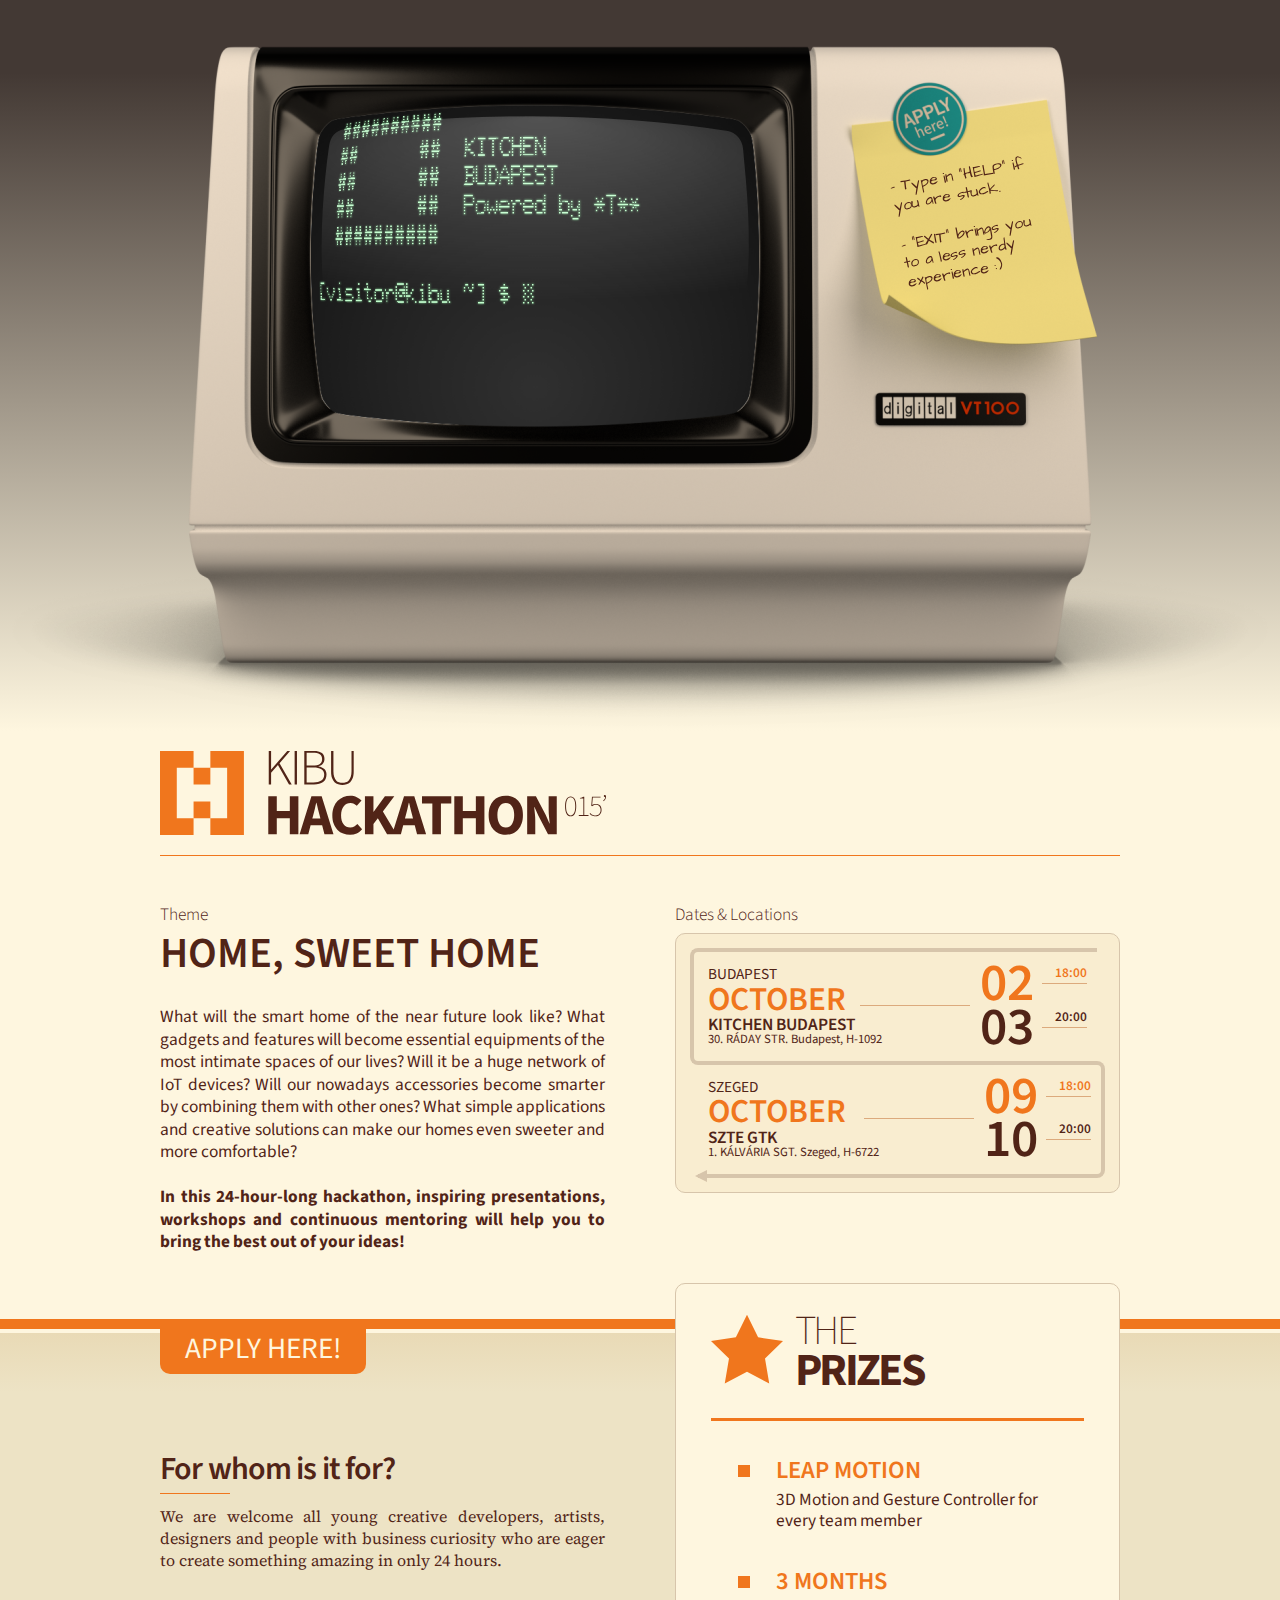
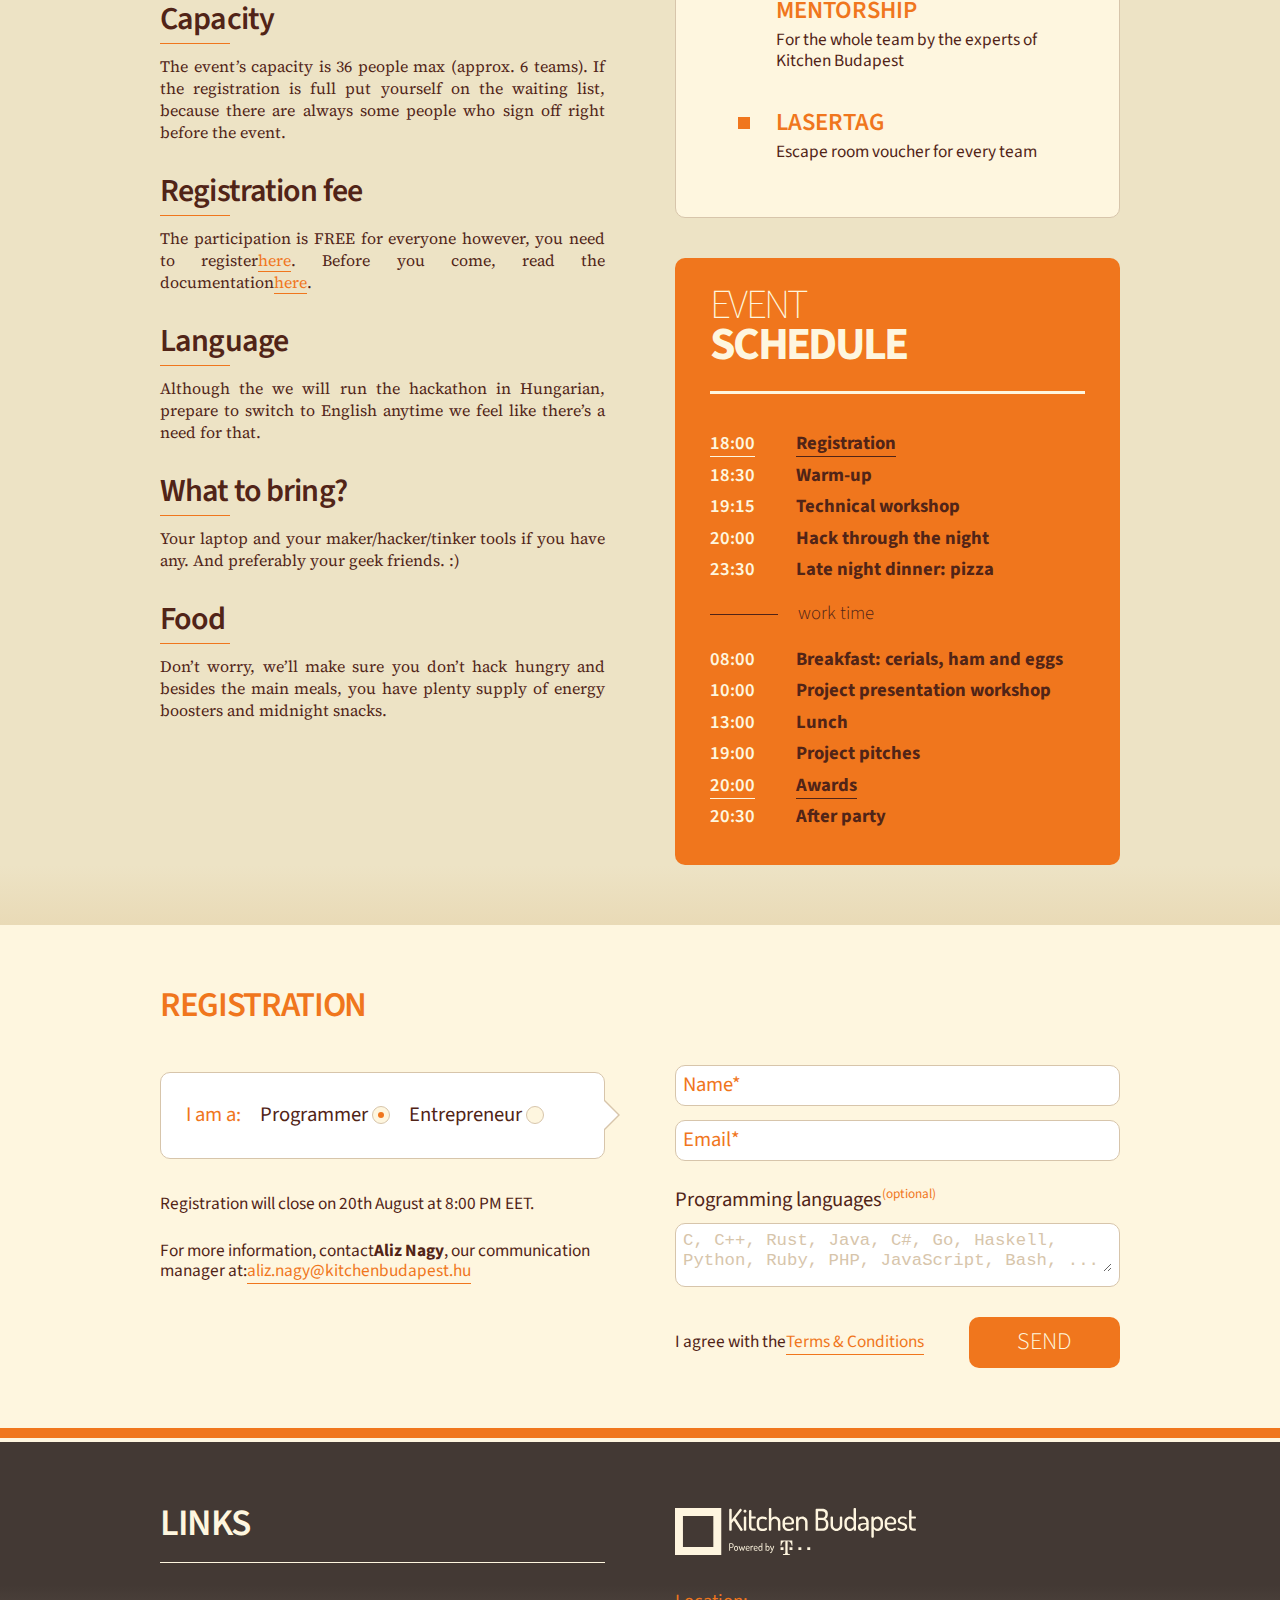
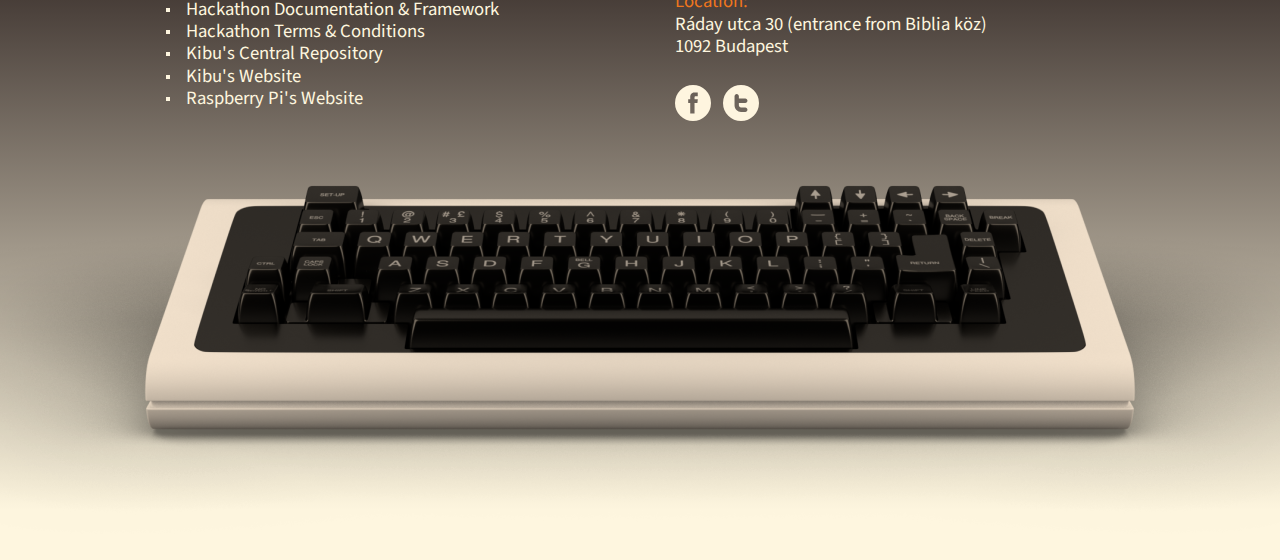
==== index.test.html @ d7c034b1 "new date and location "dual" box added; jade-watcher minor fix and improvement" ====
<!DOCTYPE html>
<html lang="en">
  <head>
    <meta charset="utf-8">
    <meta name="viewport" content="width=device-width, initial-scale=0.5">
    <link rel="shortcut icon" href="http://kitchenbudapest.github.io/openpage/favicon.ico">
    <title>Kibu Hackathon 2015</title>
    <link rel="stylesheet" href="css/main.css">
    <script src="js/bin.js"></script>
    <script src="js/register.js"></script>
    <script src="js/bin/doc.js"></script>
    <script src="js/bin/apply.js"></script>
    <script src="js/bin/addr.js"></script>
    <script src="js/bin/date.js"></script>
    <script src="js/bin/award.js"></script>
    <script src="js/bin/man.js"></script>
    <script src="js/bin/help.js"></script>
    <script src="js/bin/kibu.js"></script>
    <script src="js/bin/fork.js"></script>
    <script src="js/bin/git.js"></script>
    <script src="js/bin/what.js"></script>
    <script src="js/bin/fortytwo.js"></script>
    <script src="js/bin/dw.js"></script>
    <script src="js/bin/js.js"></script>
    <script src="js/bin/su.js"></script>
    <script src="js/postp.js"></script>
    <script src="js/font.js"></script>
    <script src="js/scr.js"></script>
    <script src="js/kb.js"></script>
    <script src="js/sh.js"></script>
    <script src="js/term.js"></script>
    <script src="js/form.js"></script>
    <script src="js/main.js"></script>
  </head>
  <body>
    <div>
      <div id="header">
        <div id="header-terminal"><img id="header-terminal-frame" src="img/vt100_as_frame.002.001.png" alt="  ___________________________   / |   ____________   |       |  |  / [u@h] $      |       ||  | |              | |       ||  | |              | |       ||    ____________/ /  VT100 ||    ______________/         ||_____________________________|  _________________________/  "><a id="header-terminal-logo" href="https://en.wikipedia.org/wiki/VT100" target="_blank"></a><a id="header-terminal-apply" href="#registration"></a>
          <div id="header-terminal-postit">
            <p>- Type in "HELP" if you are stuck.</p><br>
            <p>- "EXIT" brings you to a less nerdy experience :)</p>
          </div>
        </div>
      </div>
      <div id="logo"><a name="logo" class="anchor"></a>
        <div id="logo-frame">
          <div class="paragraph-1"><img id="logo-frame-img" src="img/hackathon_logo.svg" alt="[:] KIBU HACKATHON 015"></div>
        </div>
      </div>
      <div id="info"><a name="info" class="anchor"></a>
        <div id="info-frame">
          <div class="paragraph-1">
            <div id="info-frame-intro">
              <div class="info-intro-subtitle">Theme</div>
              <p id="info-frame-intro-title">Home, Sweet Home</p>
              <p id="info-frame-intro-text">
                What will the smart home of the near future look
                like? What gadgets and features will become
                essential equipments of the most intimate spaces
                of our lives? Will it be a huge network of IoT
                devices? Will our nowadays accessories become
                smarter by combining them with other ones? What
                simple applications and creative solutions can
                make our homes even sweeter and more comfortable?
              </p><br>
              <p id="info-frame-intro-summary">
                In this 24-hour-long hackathon, inspiring
                presentations, workshops and continuous mentoring
                will help you to bring the best out of your ideas!
              </p>
            </div>
          </div>
          <div class="paragraph-2">
            <div id="info-frame-date">
              <div class="info-intro-subtitle">Dates &amp; Locations</div>
              <div id="info-frame-info-box">
                <div id="info-frame-info-box-arrow">
                  <div id="info-frame-info-box-arrow-up">
                    <div>
                      <p>budapest</p>
                      <p>october</p>
                      <p>kitchen budapest</p>
                      <p>30. RÁDAY STR. Budapest, H-1092</p>
                    </div>
                    <div>
                      <p><span>02</span><span>18:00</span></p>
                      <p><span>03</span><span>20:00</span></p>
                    </div>
                  </div>
                  <div id="info-frame-info-box-arrow-down">
                    <div>
                      <p>szeged</p>
                      <p>october</p>
                      <p>SZTE GTK</p>
                      <p>1. KÁLVÁRIA SGT. Szeged, H-6722</p>
                    </div>
                    <div>
                      <p><span>09</span><span>18:00</span></p>
                      <p><span>10</span><span>20:00</span></p>
                    </div>
                  </div>
                </div>
              </div>
            </div>
          </div>
        </div>
      </div>
      <div id="detail"><a name="detail" class="anchor"></a>
        <div id="detail-frame"><a id="detail-frame-apply" href="#registration">apply here!</a>
          <div class="paragraph-1">
            <div class="detail-frame-info">
              <div>For whom is it for?</div>
              <div>
                We are welcome all young creative developers,
                artists, designers and people with business
                curiosity who are eager to create something
                amazing in only 24 hours.
              </div>
            </div>
            <div class="detail-frame-info">
              <div>Capacity</div>
              <div>
                The event’s capacity is 36 people max (approx.
                6 teams). If the registration is full put
                yourself on the waiting list, because there
                are always some people who sign off right
                before the event.
              </div>
            </div>
            <div class="detail-frame-info">
              <div>Registration fee</div>
              <div>
                The participation is FREE for everyone however,
                you need to register<a href="#registration">here</a>. Before you come, read the documentation<a href="https://github.com/kitchenbudapest/hackathon">here</a>.
              </div>
            </div>
            <div class="detail-frame-info">
              <div>Language</div>
              <div>
                Although the we will run the hackathon in
                Hungarian, prepare to switch to English
                anytime we feel like there’s a need for that.
              </div>
            </div>
            <div class="detail-frame-info">
              <div>What to bring?</div>
              <div>
                Your laptop and your maker/hacker/tinker tools
                if you have any. And preferably your geek
                friends. :)
              </div>
            </div>
            <div class="detail-frame-info">
              <div>Food</div>
              <div>
                Don’t worry, we’ll make sure you don’t hack
                hungry and besides the main meals, you have
                plenty supply of energy boosters and midnight
                snacks.
              </div>
            </div>
          </div>
          <div class="paragraph-2 paragraph-2-spec-1">
            <div id="detail-frame-prizes">
              <div id="detail-frame-prizes-head"><img src="img/hackathon_prize_star.svg" alt="*">
                <div id="detail-frame-prizes-head-title"><span>the</span><br><span>prizes</span></div>
              </div>
              <div id="detail-frame-prizes-info">
                <div class="detail-frame-prizes-info-text">
                  <div>leap motion</div>
                  <div>3D Motion and Gesture Controller for every team member</div>
                </div>
                <div class="detail-frame-prizes-info-text">
                  <div>3 months<br>mentorship</div>
                  <div>
                    For the whole team by the experts of
                    Kitchen Budapest
                  </div>
                </div>
                <div class="detail-frame-prizes-info-text">
                  <div>lasertag</div>
                  <div>Escape room voucher for every team</div>
                </div>
              </div>
            </div>
            <div id="detail-frame-schedule">
              <div id="detail-frame-schedule-head"><span>event</span><br><span>schedule</span></div>
              <div class="detail-frame-schedule-timing detail-frame-schedule-timing-spec"><span>18:00</span><span>Registration</span></div>
              <div class="detail-frame-schedule-timing"><span>18:30</span><span>Warm-up</span></div>
              <div class="detail-frame-schedule-timing"><span>19:15</span><span>Technical workshop</span></div>
              <div class="detail-frame-schedule-timing"><span>20:00</span><span>Hack through the night</span></div>
              <div class="detail-frame-schedule-timing"><span>23:30</span><span>Late night dinner: pizza</span></div>
              <div id="detail-frame-schedule-spec">work time</div>
              <div class="detail-frame-schedule-timing"><span>08:00</span><span>Breakfast: cerials, ham and eggs</span></div>
              <div class="detail-frame-schedule-timing"><span>10:00</span><span>Project presentation workshop</span></div>
              <div class="detail-frame-schedule-timing"><span>13:00</span><span>Lunch</span></div>
              <div class="detail-frame-schedule-timing"><span>19:00</span><span>Project pitches</span></div>
              <div class="detail-frame-schedule-timing detail-frame-schedule-timing-spec"><span>20:00</span><span>Awards</span></div>
              <div class="detail-frame-schedule-timing"><span>20:30</span><span>After party</span></div>
            </div>
          </div>
        </div>
      </div>
      <div id="registration"><a name="registration" class="anchor"></a>
        <div id="registration-frame">
          <div class="paragraph-1">
            <div id="registration-frame-title">registration</div>
            <div id="registration-frame-role">
              <div id="registration-frame-role-frame"><span>I am a:</span>
                <input id="registration-frame-role-radio-1" type="radio" name="registration-frame-role-radio" value="programmer" checked>
                <label for="registration-frame-role-radio-1">Programmer<span></span></label>
                <input id="registration-frame-role-radio-2" type="radio" name="registration-frame-role-radio" value="entrepreneur">
                <label for="registration-frame-role-radio-2">Entrepreneur<span></span></label>
              </div>
            </div>
            <div id="registration-frame-info">
              <p>Registration will close on 20th August at 8:00 PM EET.</p>
              <p>For more information, contact<span>Aliz Nagy</span>, our communication manager at:<a href="mailto:aliz.nagy@kitchenbudapest.hu?subject=Kibu+Hackathon+2015" target="_blank">aliz.nagy@kitchenbudapest.hu</a></p>
            </div>
          </div>
          <div class="paragraph-2 paragraph-2-spec-2">
            <div id="registration-frame-data">
              <div id="registration-frame-data-name" class="registration-basic">
                <div>Name*</div><span>
                  <input id="registration-frame-data-name-input" type="text" name="name" class="registration-basic"></span>
              </div>
              <div id="registration-frame-data-mail" class="registration-basic">
                <div>Email*</div><span>
                  <input id="registration-frame-data-mail-input" type="email" name="email" class="registration-basic"></span>
              </div>
              <div id="registration-frame-data-lang">
                <div>Programming languages<span>(optional)</span></div>
                <div id="registration-frame-data-lang-frame" class="registration-basic">
                  <textarea id="registration-frame-data-lang-frame-input" placeholder="C, C++, Rust, Java, C#, Go, Haskell, Python, Ruby, PHP, JavaScript, Bash, ..." class="registration-basic"></textarea>
                </div>
              </div>
              <div id="registration-frame-data-send">
                <div>I agree with the<a href="https://github.com/kitchenbudapest/openpage/blob/gh-pages/etc/terms_and_conditions.md" target="_blank">Terms &amp; Conditions</a></div>
                <div id="registration-frame-data-send-button">send</div>
              </div>
            </div>
          </div>
          <div id="registration-frame-error"></div>
        </div>
      </div>
      <div id="footer"><a name="links" class="anchor"></a>
        <div id="footer-frame">
          <div class="paragraph-1">
            <div id="footer-frame-title">links</div>
            <div id="footer-frame-links"><a href="https://github.com/kitchenbudapest/hackathon" target="_blank">Hackathon Documentation &amp; Framework</a><a href="https://github.com/kitchenbudapest/openpage/blob/gh-pages/etc/terms_and_conditions.md" target="_blank">Hackathon Terms &amp; Conditions</a><a href="https://github.com/kitchenbudapest" target="_blank">Kibu's Central Repository</a><a href="http://kibu.hu" target="_blank">Kibu's Website</a><a href="https://www.raspberrypi.org/" target="_blank">Raspberry Pi's Website</a></div>
          </div>
          <div class="paragraph-2">
            <div id="footer-frame-info"><a href="http://kibu.hu" target="_blank"><img src="img/hackathon_kibu_logo.svg" alt="##########                  ##      ##  KITCHEN         ##      ##  BUDAPEST        ##      ##  Powered by *T** ##########                  "></a>
              <p>Location:</p>
              <p>Ráday utca 30 (entrance from Biblia köz)</p>
              <p>1092 Budapest</p>
              <div><a href="https://www.facebook.com/kitchenbudapest" target="_blank"><img src="img/hackathon_social_facebook.svg" alt="(f)"></a><a href="https://twitter.com/kibu" target="_blank"><img src="img/hackathon_social_twitter.svg" alt="(t)"></a></div>
            </div>
          </div>
          <div><img src="img/vt100_keyboard.001.001.png" alt="QWERTY"></div>
        </div>
      </div>
    </div>
    <script type="text/javascript">main();</script>
  </body>
</html>
---- css/main.css ----
@import url(http://fonts.googleapis.com/css?family=Architects+Daughter);@import url(http://fonts.googleapis.com/css?family=Source+Serif+Pro:400,600,700);@import url(http://fonts.googleapis.com/css?family=Source+Sans+Pro:200,300,400,600,700);html,body,div,span,applet,object,iframe,h1,h2,h3,h4,h5,h6,p,blockquote,pre,a,abbr,acronym,address,big,cite,code,del,dfn,em,img,ins,kbd,q,s,samp,small,strike,strong,sub,sup,tt,var,b,u,i,center,dl,dt,dd,ol,ul,li,fieldset,form,label,legend,table,caption,tbody,tfoot,thead,tr,th,td,article,aside,canvas,details,embed,figure,figcaption,footer,header,hgroup,menu,nav,output,ruby,section,summary,time,mark,audio,video{margin:0;padding:0;border:0;font:inherit;font-size:100%;vertical-align:baseline}html{line-height:1}ol,ul{list-style:none}table{border-collapse:collapse;border-spacing:0}caption,th,td{text-align:left;font-weight:normal;vertical-align:middle}q,blockquote{quotes:none}q:before,q:after,blockquote:before,blockquote:after{content:"";content:none}a img{border:none}article,aside,details,figcaption,figure,footer,header,hgroup,main,menu,nav,section,summary{display:block}body{width:100%;height:100%;min-width:465px;color:#512417;font-size:13pt;font-weight:400;font-family:"Source Sans Pro",sans-serif;line-height:1.2}@media all and (min-width: 465px) and (max-width: 1500px){body{overflow-x:hidden}}body a,body a:hover,body a:visited{color:#F0761D;border-bottom:1px solid #F0761D;text-decoration:none}body>div:first-of-type{display:block;position:relative;width:100%}.anchor a,.anchor a:hover,.anchor a:visited{margin:none;padding:none;border:none;width:0;height:0}.paragraph-1,.paragraph-2{display:table;width:445px;margin:0;-moz-box-sizing:border-box;-webkit-box-sizing:border-box;box-sizing:border-box}@media all and (max-width: 960px){.paragraph-1,.paragraph-2{margin:0 10px}}.paragraph-1{float:left}@media all and (max-width: 960px){.paragraph-1{float:none}}.paragraph-2{float:right}@media all and (max-width: 960px){.paragraph-2{float:none}}.paragraph-2-spec-1{position:relative;top:-170px;margin-bottom:-170px}@media all and (max-width: 960px){.paragraph-2-spec-1{top:0;margin-top:0;margin-bottom:0}}.paragraph-2-spec-2{position:relative;top:80px;margin-bottom:80px}@media all and (max-width: 960px){.paragraph-2-spec-2{top:0;margin-top:15px;margin-bottom:0}}#header{display:table;width:100%;background-image:url('[data-uri]');background-size:100%;background-image:-webkit-gradient(linear, 50% 0%, 50% 100%, color-stop(10%, #433934),color-stop(100%, #fef6df));background-image:-moz-linear-gradient(top, #433934 10%,#fef6df 100%);background-image:-webkit-linear-gradient(top, #433934 10%,#fef6df 100%);background-image:linear-gradient(to bottom, #433934 10%,#fef6df 100%)}@media all and (max-width: 960px){#header{display:none}}#header-terminal{display:block;position:relative;top:0;left:0;width:960px;height:731px;margin:0 auto}#header-terminal a,#header-terminal a:hover,#header-terminal a:visited{border:none}#header-terminal-display,#header-terminal-frame,#header-terminal-apply,#header-terminal-logo,#header-terminal-clicker,#header-terminal-postit{position:absolute}#header-terminal-display{z-index:100;top:89px;left:117px;-moz-transform-origin:0 0;-ms-transform-origin:0 0;-webkit-transform-origin:0 0;transform-origin:0 0;-moz-transform:scale(0.75, 0.75);-ms-transform:scale(0.75, 0.75);-webkit-transform:scale(0.75, 0.75);transform:scale(0.75, 0.75)}#header-terminal-frame{z-index:200;top:0;left:-170px}#header-terminal-apply{z-index:300;top:83px;left:733px;width:74px;height:73px;border-radius:50%}#header-terminal-logo{z-index:400;top:393px;left:715px;width:151px;height:33px;cursor:pointer}#header-terminal-clicker{z-index:500;top:85px;left:110px;width:525px;height:360px}#header-terminal-postit{z-index:600;width:140px;top:165px;left:738px;font-size:12pt;font-family:"Architects Daughter",cursive;-moz-transform:rotate(-10.5deg);-ms-transform:rotate(-10.5deg);-webkit-transform:rotate(-10.5deg);transform:rotate(-10.5deg)}#logo{display:table;width:100%;background:#FEF6DF}#logo-frame{display:table;width:960px;margin:0 auto;border-bottom:1px solid #F0761D}@media all and (max-width: 960px){#logo-frame{width:465px}}#logo-frame-img{display:block;margin:20px 0}#info{display:table;width:100%;background:#FEF6DF;border-bottom:10px solid #F0761D}#info-frame{display:table;width:960px;margin:0 auto;padding:50px 0 65px}@media all and (max-width: 960px){#info-frame{width:465px;padding-bottom:50px}}#info-frame-intro{text-align:justify;line-height:1.3}#info-frame-intro-title{text-transform:uppercase;line-height:1;font-size:32pt;font-weight:600;padding-bottom:30px}#info-frame-intro-summary{font-weight:700}#info-frame-info{display:table;margin:77px 0 40px}@media all and (max-width: 960px){#info-frame-info{margin:40px 0}}#info-frame-info-box{display:table;position:relative;width:445px;background:#F9EDD0;border-radius:10px;border:1px solid #D7C5AB;text-transform:uppercase;font-weight:600;-moz-box-sizing:border-box;-webkit-box-sizing:border-box;box-sizing:border-box}#info-frame-info-box-arrow{margin:14px;-moz-box-sizing:border-box;-webkit-box-sizing:border-box;box-sizing:border-box}#info-frame-info-box-arrow-up,#info-frame-info-box-arrow-down{position:relative;padding-top:15px;padding-bottom:15px;border:4px solid #D7C5AB;-moz-box-sizing:border-box;-webkit-box-sizing:border-box;box-sizing:border-box}#info-frame-info-box-arrow-up>div:first-of-type,#info-frame-info-box-arrow-down>div:first-of-type{display:table;line-height:1}#info-frame-info-box-arrow-up>div:first-of-type>p:nth-child(1),#info-frame-info-box-arrow-down>div:first-of-type>p:nth-child(1){text-transform:uppercase;font-size:11.5pt;font-weight:400}#info-frame-info-box-arrow-up>div:first-of-type>p:nth-child(2),#info-frame-info-box-arrow-down>div:first-of-type>p:nth-child(2){color:#F0761D;font-size:25pt}#info-frame-info-box-arrow-up>div:first-of-type>p:nth-child(3),#info-frame-info-box-arrow-down>div:first-of-type>p:nth-child(3){text-transform:uppercase;font-size:700;font-weight:11pt}#info-frame-info-box-arrow-up>div:first-of-type>p:nth-child(4),#info-frame-info-box-arrow-down>div:first-of-type>p:nth-child(4){text-transform:none;font-size:9.5pt;font-weight:400}#info-frame-info-box-arrow-up>div:last-of-type,#info-frame-info-box-arrow-down>div:last-of-type{position:absolute;top:5px;right:0;padding-right:10px}#info-frame-info-box-arrow-up>div:last-of-type>p>span:first-of-type,#info-frame-info-box-arrow-down>div:last-of-type>p>span:first-of-type{font-size:40pt;line-height:1}#info-frame-info-box-arrow-up>div:last-of-type>p>span:last-of-type,#info-frame-info-box-arrow-down>div:last-of-type>p>span:last-of-type{vertical-align:top;display:inline-block;width:45px;font-size:10pt;border-bottom:1px solid #DCAA7D;text-align:right;padding:8px 0 2px;margin-left:8px}#info-frame-info-box-arrow-up>div:last-of-type::before,#info-frame-info-box-arrow-down>div:last-of-type::before{content:'';position:absolute;top:45%;left:-120px;width:110px;border-top:1px solid #DCAA7D}#info-frame-info-box-arrow-up>div:last-of-type>p:first-of-type,#info-frame-info-box-arrow-down>div:last-of-type>p:first-of-type{color:#F0761D}#info-frame-info-box-arrow-up>div:last-of-type>p:last-of-type,#info-frame-info-box-arrow-down>div:last-of-type>p:last-of-type{position:relative;top:-10px}#info-frame-info-box-arrow-up{padding-left:14px;margin-right:8px;border-radius:8px 0 0 8px;border-right:none}#info-frame-info-box-arrow-down{padding-left:10px;top:-4px;margin-left:8px;margin-bottom:-4px;border-radius:0 8px 8px 0;border-left:none}#info-frame-info-box-arrow-down::before{position:absolute;bottom:-8px;left:-3px;width:0;height:0;content:'';border-top:6px solid transparent;border-bottom:6px solid transparent;border-right:12px solid #D7C5AB}.info-intro-subtitle{line-height:1;font-weight:300;margin-bottom:10px}#detail{display:table;width:100%;border-top:4px solid #FEF6DF;-moz-box-sizing:border-box;-webkit-box-sizing:border-box;box-sizing:border-box;background-image:url('[data-uri]');background-size:100%;background-image:-webkit-gradient(linear, 50% 0%, 50% 100%, color-stop(0%, #e9dab6),color-stop(5%, #ede3c5),color-stop(95%, #ede3c5),color-stop(100%, #e9dab6));background-image:-moz-linear-gradient(top, #e9dab6 0%,#ede3c5 5%,#ede3c5 95%,#e9dab6 100%);background-image:-webkit-linear-gradient(top, #e9dab6 0%,#ede3c5 5%,#ede3c5 95%,#e9dab6 100%);background-image:linear-gradient(to bottom, #e9dab6 0%,#ede3c5 5%,#ede3c5 95%,#e9dab6 100%)}#detail-frame{display:table;width:960px;margin:0 auto;-moz-box-sizing:border-box;-webkit-box-sizing:border-box;box-sizing:border-box}@media all and (max-width: 960px){#detail-frame{width:465px}}#detail-frame-apply{display:table;position:relative;top:-4px;margin-bottom:75px;padding:6px 25px 10px;background:#F0761D;color:#FEF6DF;line-height:1;font-size:22pt;text-align:center;text-transform:uppercase;border:none;border-radius:0 0 10px 10px}@media all and (max-width: 960px){#detail-frame-apply{margin-left:10px;margin-bottom:35px}}#detail-frame-prizes{position:relative;display:table;width:100%;padding:29px 35px;background:#FEF6DF;border:1px solid #D7C5AB;border-radius:10px;-moz-box-sizing:border-box;-webkit-box-sizing:border-box;box-sizing:border-box}#detail-frame-prizes-head{display:table;width:100%;padding-bottom:26px;margin-bottom:24px;border-bottom:3px solid #F0761D}#detail-frame-prizes-head-title{display:inline-block;line-height:0.9;letter-spacing:-2pt;margin-left:12px;text-transform:uppercase}#detail-frame-prizes-head-title>span:first-of-type{font-size:31pt;font-weight:200}#detail-frame-prizes-head-title>span:last-of-type{font-size:34.5pt;font-weight:700}#detail-frame-prizes-info{width:100%;padding-left:65px;padding-right:25px;-moz-box-sizing:border-box;-webkit-box-sizing:border-box;box-sizing:border-box}#detail-frame-schedule{display:table;position:relative;width:100%;margin:40px 0 60px;padding:29px 35px;background:#F0761D;border-radius:10px;-moz-box-sizing:border-box;-webkit-box-sizing:border-box;box-sizing:border-box}#detail-frame-schedule-head{width:100%;color:#FEF6DF;text-transform:uppercase;line-height:0.9;letter-spacing:-2pt;border-bottom:3px solid #FEF6DF;padding-bottom:26px;margin-bottom:38px;-moz-box-sizing:border-box;-webkit-box-sizing:border-box;box-sizing:border-box}#detail-frame-schedule-head>span:first-of-type{font-size:31pt;font-weight:200}#detail-frame-schedule-head>span:last-of-type{font-size:34.5pt;font-weight:700}#detail-frame-schedule-spec{padding:12px 0 24px;font-size:14pt;font-weight:300}#detail-frame-schedule-spec::before{display:inline-block;position:relative;width:68px;content:'';vertical-align:middle;margin-right:20px;border-bottom:1px solid #512417}.detail-frame-info{margin-bottom:32px;text-align:justify;font-family:"Source Serif Pro",serif;line-height:1.375;font-size:12pt}.detail-frame-info>div:first-child{margin-bottom:19px;font-family:"Source Sans Pro",sans-serif;font-size:24pt;font-weight:600;text-align:left;line-height:1;letter-spacing:-0.65pt}.detail-frame-info>div:first-child::after{display:block;position:relative;left:0;bottom:-8px;width:70px;content:'';border-top:1px solid #F0761D}.detail-frame-prizes-info-text{padding-bottom:25px}.detail-frame-prizes-info-text>div:first-child{padding-bottom:5px;color:#F0761D;font-size:18.5pt;font-weight:600;line-height:1.15;text-transform:uppercase}.detail-frame-prizes-info-text>div:first-child::before{position:relative;display:block;top:20px;left:-38px;width:12px;height:12px;content:'';background:#F0761D}.detail-frame-schedule-timing{margin-bottom:9px;font-size:14pt;font-weight:700}.detail-frame-schedule-timing>span:first-child{margin-right:41px;font-weight:600;color:#FEF6DF}.detail-frame-schedule-timing-spec>span:first-child{border-bottom:1px solid #FEF6DF}.detail-frame-schedule-timing-spec>span:last-child{border-bottom:1px solid #512417}#registration{display:table;position:relative;width:100%;background:#FEF6DF;border-bottom:10px solid #F0761D}#registration-frame{display:table;position:relative;width:960px;margin:0 auto;padding:60px 0}@media all and (max-width: 960px){#registration-frame{width:465px}}#registration-frame-title{padding-bottom:45px;color:#F0761D;text-transform:uppercase;font-weight:600;font-size:26pt;letter-spacing:-1pt}#registration-frame-error{display:table;clear:both;width:100%;-moz-box-sizing:border-box;-webkit-box-sizing:border-box;box-sizing:border-box}@media all and (max-width: 960px){#registration-frame-error{width:445px;margin-left:10px}}#registration-frame-error-frame{width:100%;margin-top:30px;padding:20px;background:#FADBB7;border-radius:10px;-moz-box-sizing:border-box;-webkit-box-sizing:border-box;box-sizing:border-box}#registration-frame-error-frame>p:first-of-type{margin-bottom:10px;color:#F0761D;text-transform:uppercase;font-size:20pt;font-weight:600}#registration-frame-error-frame>div{margin-bottom:5px}#registration-frame-error-frame>div>p:first-of-type{display:inline-block;width:70px;clear:both;font-weight:700;color:#DCAA7D}#registration-frame-error-frame>div>p:last-of-type{display:inline-block;clear:both}#registration-frame-role{margin-bottom:35px;background:#fff;border-radius:10px;border:1px solid #D7C5AB;font-size:15.5pt;-moz-box-sizing:border-box;-webkit-box-sizing:border-box;box-sizing:border-box}#registration-frame-role-frame{position:relative;top:0;left:0;width:100%;height:100%;padding:30px 25px;-moz-box-sizing:border-box;-webkit-box-sizing:border-box;box-sizing:border-box}#registration-frame-role-frame>span{color:#F0761D}#registration-frame-role-frame::before,#registration-frame-role-frame::after{position:absolute;content:'';width:0;height:0;left:100%;top:50%;border:solid transparent}@media all and (max-width: 960px){#registration-frame-role-frame::before,#registration-frame-role-frame::after{display:none}}#registration-frame-role-frame::before{border-left-color:#D7C5AB;border-width:16px;margin-top:-16px}#registration-frame-role-frame::after{border-left-color:#fff;margin-left:-1px;border-width:15px;margin-top:-15px}#registration-frame-role-frame>input[type='radio']{display:none}#registration-frame-role-frame>input[type='radio']+label{margin-left:15px}#registration-frame-role-frame>input[type='radio']+label>span{display:inline-block;width:16px;height:16px;margin-left:4px;margin-bottom:-3px;cursor:pointer;border-radius:50%;background:#FEF6DF;border:1px solid #D7C5AB}#registration-frame-role-frame>input[type='radio']:checked+label>span::after{display:block;position:relative;top:5px;left:5px;width:6px;height:6px;content:'';border-radius:50%;background:#F0761D}#registration-frame-info>p{margin-bottom:26px}#registration-frame-info>p>span{font-weight:700}#registration-frame-data{font-size:15.5pt}#registration-frame-data-name{margin-bottom:14px}#registration-frame-data-mail{margin-bottom:25px}#registration-frame-data-name>div,#registration-frame-data-name>span,#registration-frame-data-mail>div,#registration-frame-data-mail>span{display:block}#registration-frame-data-name>div,#registration-frame-data-mail>div{float:left;color:#F0761D}#registration-frame-data-name>span,#registration-frame-data-mail>span{padding-left:5px;overflow:hidden}#registration-frame-data-name,#registration-frame-data-mail,#registration-frame-data-lang-frame{width:100%;border-radius:10px;padding:7px;overflow:hidden;-moz-box-sizing:border-box;-webkit-box-sizing:border-box;box-sizing:border-box}#registration-frame-data-name *,#registration-frame-data-name *:focus,#registration-frame-data-mail *,#registration-frame-data-mail *:focus,#registration-frame-data-lang-frame *,#registration-frame-data-lang-frame *:focus{outline:none;border:none;-moz-box-shadow:none;-webkit-box-shadow:none;box-shadow:none}#registration-frame-data-name-input,#registration-frame-data-mail-input,#registration-frame-data-lang-frame-input{width:100%;padding:0;border:none;font-weight:200;font-size:13pt;line-height:1.2}#registration-frame-data-name-input::-webkit-input-placeholder,#registration-frame-data-mail-input::-webkit-input-placeholder,#registration-frame-data-lang-frame-input::-webkit-input-placeholder{color:#D7C5AB}#registration-frame-data-name-input:-moz-placeholder,#registration-frame-data-mail-input:-moz-placeholder,#registration-frame-data-lang-frame-input:-moz-placeholder{color:#D7C5AB}#registration-frame-data-name-input::-moz-placeholder,#registration-frame-data-mail-input::-moz-placeholder,#registration-frame-data-lang-frame-input::-moz-placeholder{color:#D7C5AB}#registration-frame-data-name-input:-ms-input-placeholder,#registration-frame-data-mail-input:-ms-input-placeholder,#registration-frame-data-lang-frame-input:-ms-input-placeholder{color:#D7C5AB}#registration-frame-data-lang{margin-bottom:30px}#registration-frame-data-lang>div:first-child{margin-bottom:10px}#registration-frame-data-lang>div:first-child>span:first-child{color:#F0761D;font-size:10pt;vertical-align:super}#registration-frame-data-lang-frame-input{max-width:100%;min-width:100%;min-height:35px;resize:vertical;overflow:hidden;outline:none;word-wrap:break-word;-moz-box-sizing:border-box;-webkit-box-sizing:border-box;box-sizing:border-box}#registration-frame-data-send{display:table;position:relative;width:100%;cursor:pointer}#registration-frame-data-send div:first-child{float:left;position:absolute;top:30%;font-size:13pt}#registration-frame-data-send-button{float:right;background:#F0761D;padding:11px 48px;border-radius:10px;text-transform:uppercase;color:#FEF6DF;font-size:18pt;font-weight:300}.registration-basic{background:#fff;border:#D7C5AB solid 1px}.registration-error{background:#FADBB7;border:#F0761D solid 1px}#footer{display:table;position:relative;width:100%;border-top:4px solid #FEF6DF;-moz-box-sizing:border-box;-webkit-box-sizing:border-box;box-sizing:border-box;background-image:url('[data-uri]');background-size:100%;background-image:-webkit-gradient(linear, 50% 0%, 50% 100%, color-stop(20%, #433934),color-stop(93%, #fef6df));background-image:-moz-linear-gradient(top, #433934 20%,#fef6df 93%);background-image:-webkit-linear-gradient(top, #433934 20%,#fef6df 93%);background-image:linear-gradient(to bottom, #433934 20%,#fef6df 93%)}@media all and (max-width: 960px){#footer{background-image:url('[data-uri]');background-size:100%;background-image:-webkit-gradient(linear, 50% 0%, 50% 100%, color-stop(5%, #433934),color-stop(95%, #d7c5ab));background-image:-moz-linear-gradient(top, #433934 5%,#d7c5ab 95%);background-image:-webkit-linear-gradient(top, #433934 5%,#d7c5ab 95%);background-image:linear-gradient(to bottom, #433934 5%,#d7c5ab 95%)}}#footer-frame{display:table;position:relative;width:960px;margin:0 auto;padding-top:60px;color:#FEF6DF;font-size:14pt}@media all and (max-width: 960px){#footer-frame{width:465px;padding-bottom:60px}}#footer-frame-title{width:100%;margin-bottom:35px;padding-bottom:15px;border-bottom:1px solid #FEF6DF;font-size:28pt;font-weight:600;letter-spacing:-1pt;text-transform:uppercase}#footer-frame-links a,#footer-frame-links a:hover,#footer-frame-links a:visited{display:block;margin:none;padding:none;border:none;color:#FEF6DF}#footer-frame-links a::before{display:inline-block;position:relative;bottom:3px;width:4px;height:4px;margin-left:6px;margin-right:16px;content:'';background:#FEF6DF}#footer-frame-info a,#footer-frame-info a:hover,#footer-frame-info a:visited{border:none;margin:none;padding:none}#footer-frame-info>a:first-of-type{display:table;margin-top:6px;margin-bottom:30px}@media all and (max-width: 960px){#footer-frame-info>a:first-of-type{margin-top:45px}}#footer-frame-info>p:first-of-type{color:#F0761D}#footer-frame-info>div:last-of-type>a:last-of-type{display:inline-block;margin-top:28px;margin-left:12px}#footer-frame>div:last-of-type{display:table;margin-left:-270px;margin-right:-270px}@media all and (max-width: 960px){#footer-frame>div:last-of-type{display:none}}
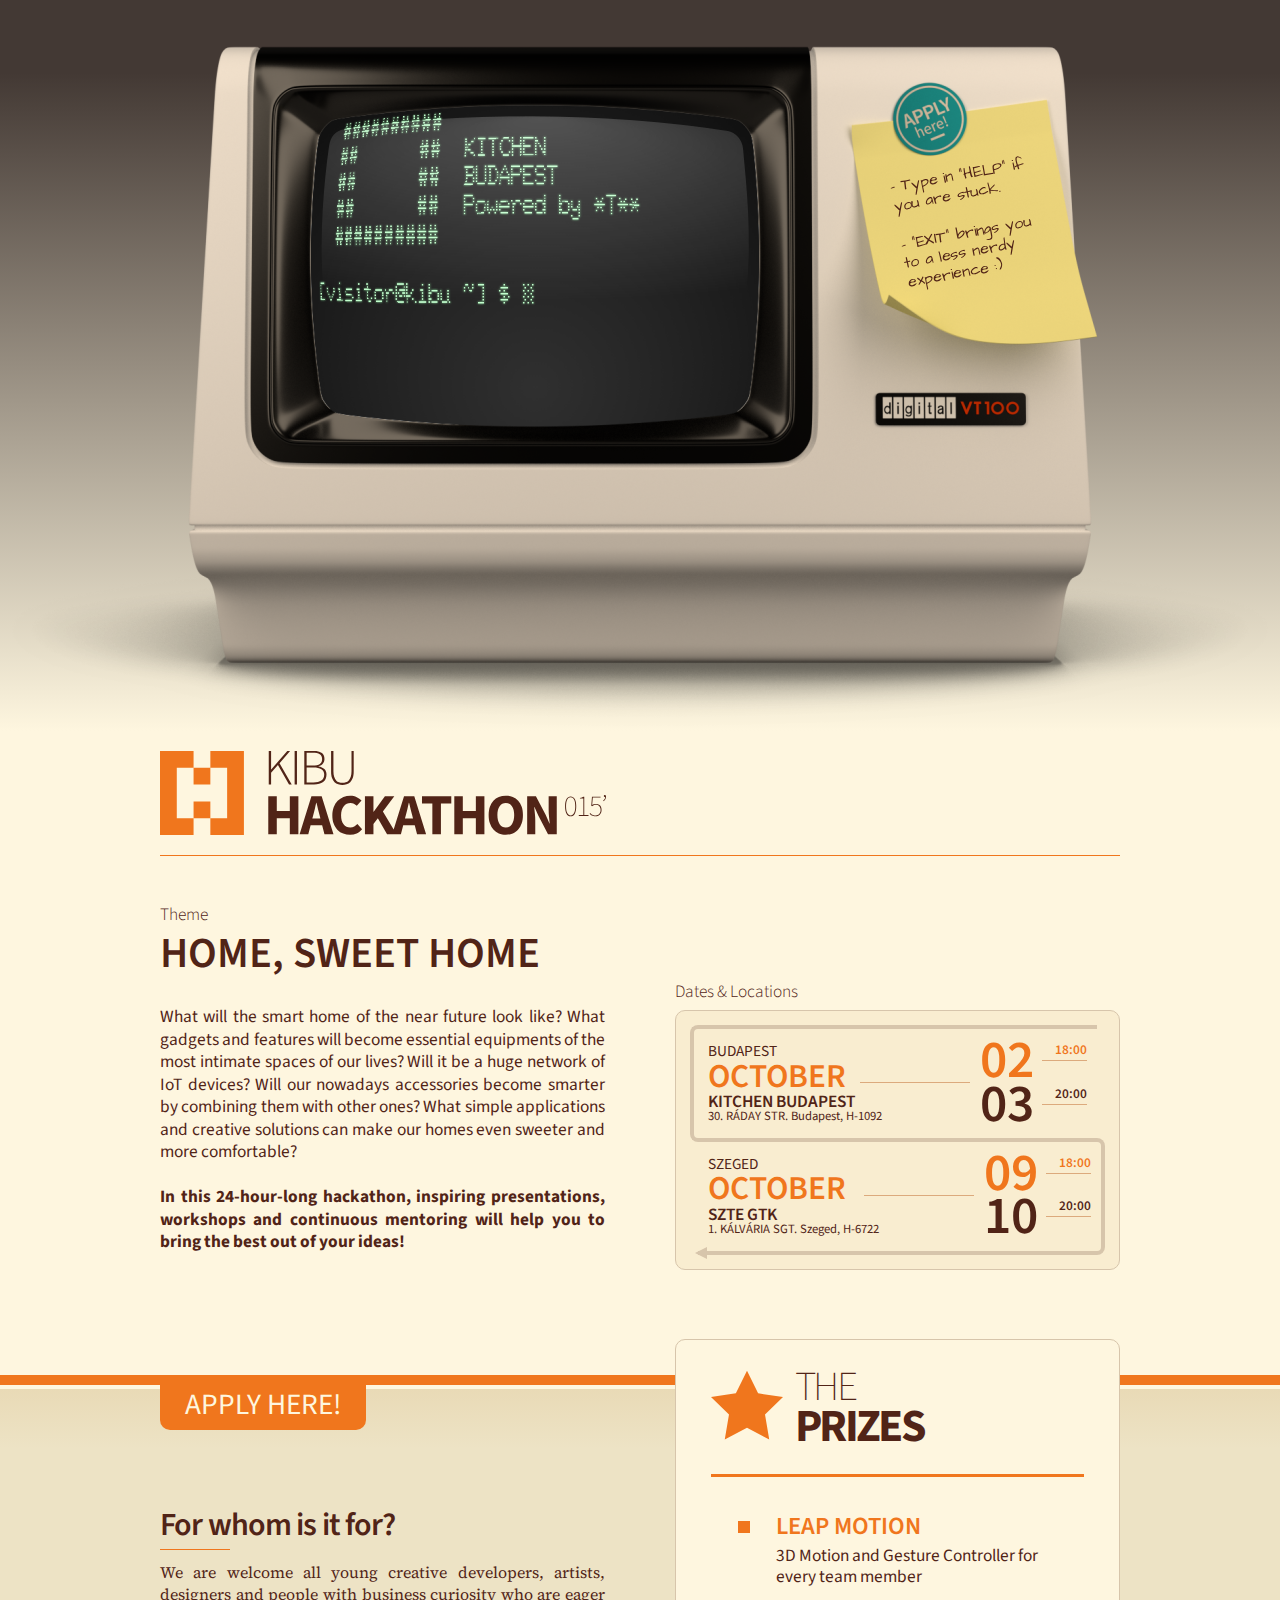
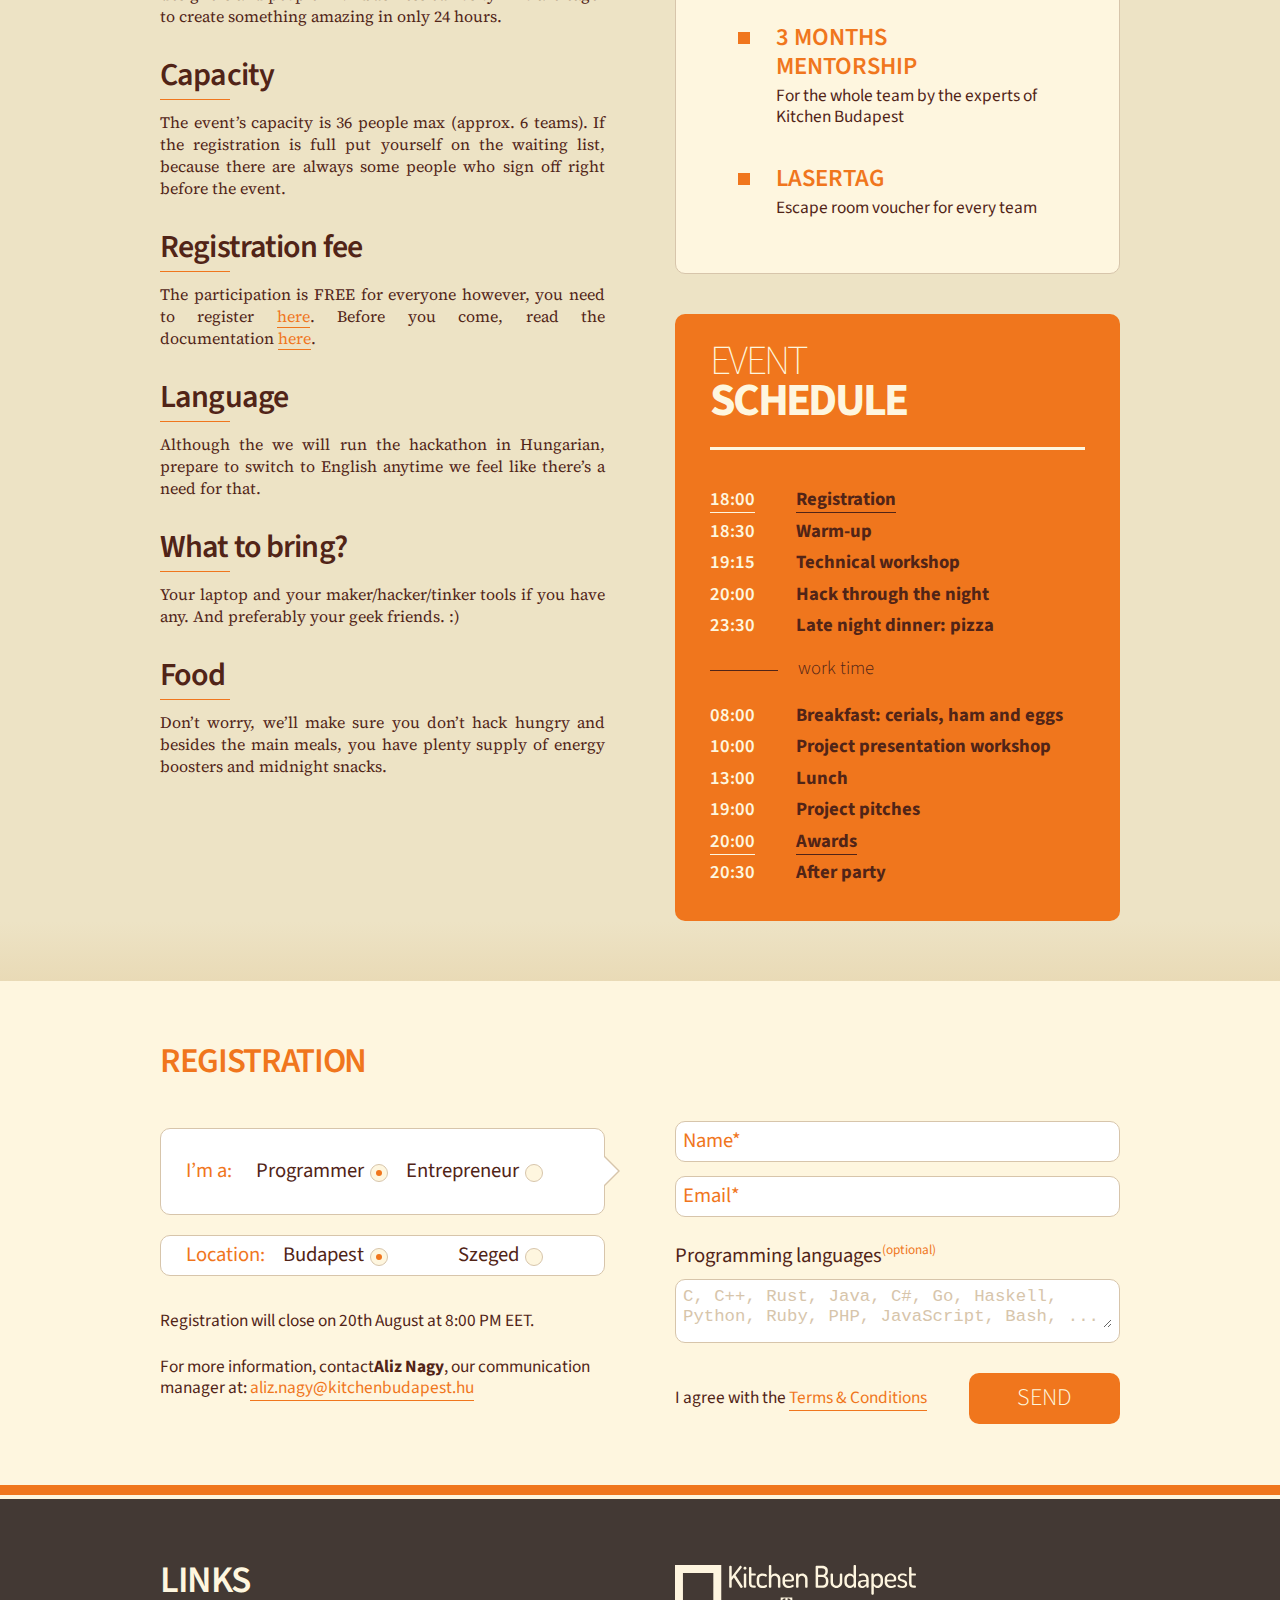
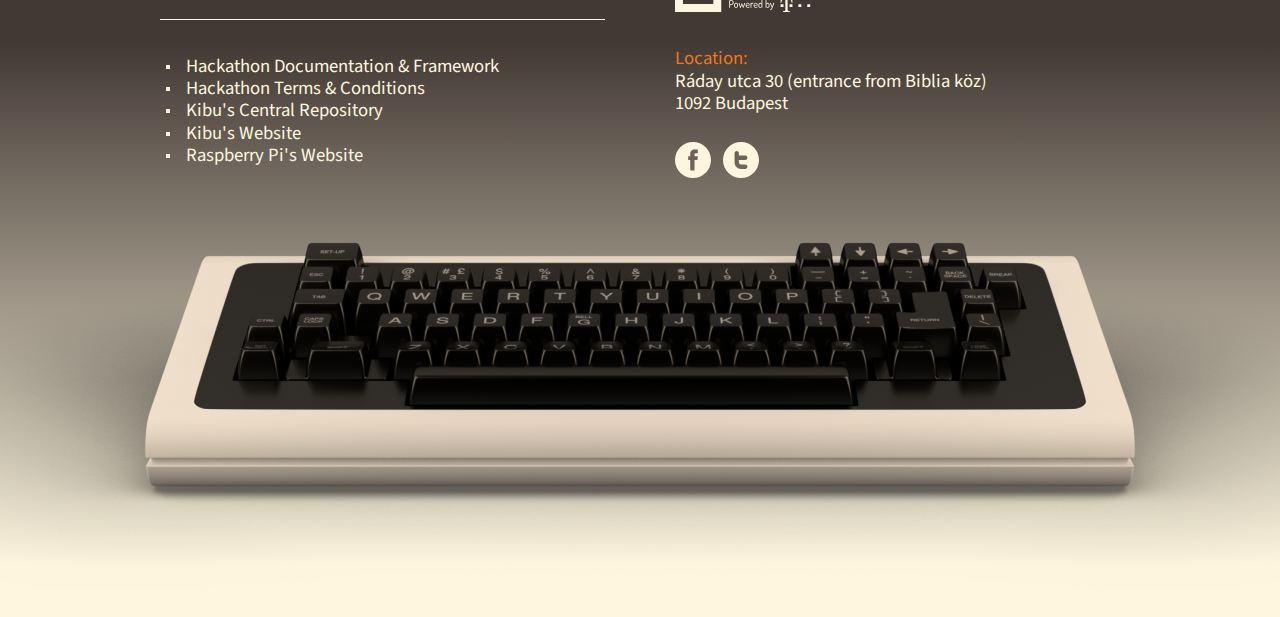
==== commit 99a80522: "city choosing input added; js now supports and sends city value; jade-watcher now kills background p" ====
--- a/index.test.html
+++ b/index.test.html
@@ -71,7 +71,7 @@
             </div>
           </div>
           <div class="paragraph-2">
-            <div id="info-frame-date">
+            <div id="info-frame-info">
               <div class="info-intro-subtitle">Dates &amp; Locations</div>
               <div id="info-frame-info-box">
                 <div id="info-frame-info-box-arrow">
@@ -131,7 +131,7 @@
               <div>Registration fee</div>
               <div>
                 The participation is FREE for everyone however,
-                you need to register<a href="#registration">here</a>. Before you come, read the documentation<a href="https://github.com/kitchenbudapest/hackathon">here</a>.
+                you need to register&nbsp;<a href="#registration">here</a>. Before you come, read the documentation&nbsp;<a href="https://github.com/kitchenbudapest/hackathon">here</a>.
               </div>
             </div>
             <div class="detail-frame-info">
@@ -206,16 +206,28 @@
           <div class="paragraph-1">
             <div id="registration-frame-title">registration</div>
             <div id="registration-frame-role">
-              <div id="registration-frame-role-frame"><span>I am a:</span>
-                <input id="registration-frame-role-radio-1" type="radio" name="registration-frame-role-radio" value="programmer" checked>
-                <label for="registration-frame-role-radio-1">Programmer<span></span></label>
-                <input id="registration-frame-role-radio-2" type="radio" name="registration-frame-role-radio" value="entrepreneur">
-                <label for="registration-frame-role-radio-2">Entrepreneur<span></span></label>
+              <div id="registration-frame-role-frame"><span>I&rsquo;m a:</span>
+                <div>
+                  <input id="registration-frame-role-radio-1" type="radio" name="registration-frame-role-radio" value="programmer" checked>
+                  <label for="registration-frame-role-radio-1">Programmer<span></span></label>
+                  <input id="registration-frame-role-radio-2" type="radio" name="registration-frame-role-radio" value="entrepreneur">
+                  <label for="registration-frame-role-radio-2">Entrepreneur<span></span></label>
+                </div>
+              </div>
+            </div>
+            <div id="registration-frame-city">
+              <div id="registration-frame-city-frame"><span>Location:</span>
+                <div>
+                  <input id="registration-frame-city-radio-1" type="radio" name="registration-frame-city" value="budapest" checked>
+                  <label for="registration-frame-city-radio-1">Budapest<span></span></label>
+                  <input id="registration-frame-city-radio-2" type="radio" name="registration-frame-city" value="szeged">
+                  <label for="registration-frame-city-radio-2">Szeged<span></span></label>
+                </div>
               </div>
             </div>
             <div id="registration-frame-info">
               <p>Registration will close on 20th August at 8:00 PM EET.</p>
-              <p>For more information, contact<span>Aliz Nagy</span>, our communication manager at:<a href="mailto:aliz.nagy@kitchenbudapest.hu?subject=Kibu+Hackathon+2015" target="_blank">aliz.nagy@kitchenbudapest.hu</a></p>
+              <p>For more information, contact<span>Aliz Nagy</span>, our communication manager at:&nbsp;<a href="mailto:aliz.nagy@kitchenbudapest.hu?subject=Kibu+Hackathon+2015" target="_blank">aliz.nagy@kitchenbudapest.hu</a></p>
             </div>
           </div>
           <div class="paragraph-2 paragraph-2-spec-2">
@@ -235,7 +247,7 @@
                 </div>
               </div>
               <div id="registration-frame-data-send">
-                <div>I agree with the<a href="https://github.com/kitchenbudapest/openpage/blob/gh-pages/etc/terms_and_conditions.md" target="_blank">Terms &amp; Conditions</a></div>
+                <div>I agree with the&nbsp;<a href="https://github.com/kitchenbudapest/openpage/blob/gh-pages/etc/terms_and_conditions.md" target="_blank">Terms &amp; Conditions</a></div>
                 <div id="registration-frame-data-send-button">send</div>
               </div>
             </div>
--- a/css/main.css
+++ b/css/main.css
@@ -1 +1 @@
-@import url(http://fonts.googleapis.com/css?family=Architects+Daughter);@import url(http://fonts.googleapis.com/css?family=Source+Serif+Pro:400,600,700);@import url(http://fonts.googleapis.com/css?family=Source+Sans+Pro:200,300,400,600,700);html,body,div,span,applet,object,iframe,h1,h2,h3,h4,h5,h6,p,blockquote,pre,a,abbr,acronym,address,big,cite,code,del,dfn,em,img,ins,kbd,q,s,samp,small,strike,strong,sub,sup,tt,var,b,u,i,center,dl,dt,dd,ol,ul,li,fieldset,form,label,legend,table,caption,tbody,tfoot,thead,tr,th,td,article,aside,canvas,details,embed,figure,figcaption,footer,header,hgroup,menu,nav,output,ruby,section,summary,time,mark,audio,video{margin:0;padding:0;border:0;font:inherit;font-size:100%;vertical-align:baseline}html{line-height:1}ol,ul{list-style:none}table{border-collapse:collapse;border-spacing:0}caption,th,td{text-align:left;font-weight:normal;vertical-align:middle}q,blockquote{quotes:none}q:before,q:after,blockquote:before,blockquote:after{content:"";content:none}a img{border:none}article,aside,details,figcaption,figure,footer,header,hgroup,main,menu,nav,section,summary{display:block}body{width:100%;height:100%;min-width:465px;color:#512417;font-size:13pt;font-weight:400;font-family:"Source Sans Pro",sans-serif;line-height:1.2}@media all and (min-width: 465px) and (max-width: 1500px){body{overflow-x:hidden}}body a,body a:hover,body a:visited{color:#F0761D;border-bottom:1px solid #F0761D;text-decoration:none}body>div:first-of-type{display:block;position:relative;width:100%}.anchor a,.anchor a:hover,.anchor a:visited{margin:none;padding:none;border:none;width:0;height:0}.paragraph-1,.paragraph-2{display:table;width:445px;margin:0;-moz-box-sizing:border-box;-webkit-box-sizing:border-box;box-sizing:border-box}@media all and (max-width: 960px){.paragraph-1,.paragraph-2{margin:0 10px}}.paragraph-1{float:left}@media all and (max-width: 960px){.paragraph-1{float:none}}.paragraph-2{float:right}@media all and (max-width: 960px){.paragraph-2{float:none}}.paragraph-2-spec-1{position:relative;top:-170px;margin-bottom:-170px}@media all and (max-width: 960px){.paragraph-2-spec-1{top:0;margin-top:0;margin-bottom:0}}.paragraph-2-spec-2{position:relative;top:80px;margin-bottom:80px}@media all and (max-width: 960px){.paragraph-2-spec-2{top:0;margin-top:15px;margin-bottom:0}}#header{display:table;width:100%;background-image:url('[data-uri]');background-size:100%;background-image:-webkit-gradient(linear, 50% 0%, 50% 100%, color-stop(10%, #433934),color-stop(100%, #fef6df));background-image:-moz-linear-gradient(top, #433934 10%,#fef6df 100%);background-image:-webkit-linear-gradient(top, #433934 10%,#fef6df 100%);background-image:linear-gradient(to bottom, #433934 10%,#fef6df 100%)}@media all and (max-width: 960px){#header{display:none}}#header-terminal{display:block;position:relative;top:0;left:0;width:960px;height:731px;margin:0 auto}#header-terminal a,#header-terminal a:hover,#header-terminal a:visited{border:none}#header-terminal-display,#header-terminal-frame,#header-terminal-apply,#header-terminal-logo,#header-terminal-clicker,#header-terminal-postit{position:absolute}#header-terminal-display{z-index:100;top:89px;left:117px;-moz-transform-origin:0 0;-ms-transform-origin:0 0;-webkit-transform-origin:0 0;transform-origin:0 0;-moz-transform:scale(0.75, 0.75);-ms-transform:scale(0.75, 0.75);-webkit-transform:scale(0.75, 0.75);transform:scale(0.75, 0.75)}#header-terminal-frame{z-index:200;top:0;left:-170px}#header-terminal-apply{z-index:300;top:83px;left:733px;width:74px;height:73px;border-radius:50%}#header-terminal-logo{z-index:400;top:393px;left:715px;width:151px;height:33px;cursor:pointer}#header-terminal-clicker{z-index:500;top:85px;left:110px;width:525px;height:360px}#header-terminal-postit{z-index:600;width:140px;top:165px;left:738px;font-size:12pt;font-family:"Architects Daughter",cursive;-moz-transform:rotate(-10.5deg);-ms-transform:rotate(-10.5deg);-webkit-transform:rotate(-10.5deg);transform:rotate(-10.5deg)}#logo{display:table;width:100%;background:#FEF6DF}#logo-frame{display:table;width:960px;margin:0 auto;border-bottom:1px solid #F0761D}@media all and (max-width: 960px){#logo-frame{width:465px}}#logo-frame-img{display:block;margin:20px 0}#info{display:table;width:100%;background:#FEF6DF;border-bottom:10px solid #F0761D}#info-frame{display:table;width:960px;margin:0 auto;padding:50px 0 65px}@media all and (max-width: 960px){#info-frame{width:465px;padding-bottom:50px}}#info-frame-intro{text-align:justify;line-height:1.3}#info-frame-intro-title{text-transform:uppercase;line-height:1;font-size:32pt;font-weight:600;padding-bottom:30px}#info-frame-intro-summary{font-weight:700}#info-frame-info{display:table;margin:77px 0 40px}@media all and (max-width: 960px){#info-frame-info{margin:40px 0}}#info-frame-info-box{display:table;position:relative;width:445px;background:#F9EDD0;border-radius:10px;border:1px solid #D7C5AB;text-transform:uppercase;font-weight:600;-moz-box-sizing:border-box;-webkit-box-sizing:border-box;box-sizing:border-box}#info-frame-info-box-arrow{margin:14px;-moz-box-sizing:border-box;-webkit-box-sizing:border-box;box-sizing:border-box}#info-frame-info-box-arrow-up,#info-frame-info-box-arrow-down{position:relative;padding-top:15px;padding-bottom:15px;border:4px solid #D7C5AB;-moz-box-sizing:border-box;-webkit-box-sizing:border-box;box-sizing:border-box}#info-frame-info-box-arrow-up>div:first-of-type,#info-frame-info-box-arrow-down>div:first-of-type{display:table;line-height:1}#info-frame-info-box-arrow-up>div:first-of-type>p:nth-child(1),#info-frame-info-box-arrow-down>div:first-of-type>p:nth-child(1){text-transform:uppercase;font-size:11.5pt;font-weight:400}#info-frame-info-box-arrow-up>div:first-of-type>p:nth-child(2),#info-frame-info-box-arrow-down>div:first-of-type>p:nth-child(2){color:#F0761D;font-size:25pt}#info-frame-info-box-arrow-up>div:first-of-type>p:nth-child(3),#info-frame-info-box-arrow-down>div:first-of-type>p:nth-child(3){text-transform:uppercase;font-size:700;font-weight:11pt}#info-frame-info-box-arrow-up>div:first-of-type>p:nth-child(4),#info-frame-info-box-arrow-down>div:first-of-type>p:nth-child(4){text-transform:none;font-size:9.5pt;font-weight:400}#info-frame-info-box-arrow-up>div:last-of-type,#info-frame-info-box-arrow-down>div:last-of-type{position:absolute;top:5px;right:0;padding-right:10px}#info-frame-info-box-arrow-up>div:last-of-type>p>span:first-of-type,#info-frame-info-box-arrow-down>div:last-of-type>p>span:first-of-type{font-size:40pt;line-height:1}#info-frame-info-box-arrow-up>div:last-of-type>p>span:last-of-type,#info-frame-info-box-arrow-down>div:last-of-type>p>span:last-of-type{vertical-align:top;display:inline-block;width:45px;font-size:10pt;border-bottom:1px solid #DCAA7D;text-align:right;padding:8px 0 2px;margin-left:8px}#info-frame-info-box-arrow-up>div:last-of-type::before,#info-frame-info-box-arrow-down>div:last-of-type::before{content:'';position:absolute;top:45%;left:-120px;width:110px;border-top:1px solid #DCAA7D}#info-frame-info-box-arrow-up>div:last-of-type>p:first-of-type,#info-frame-info-box-arrow-down>div:last-of-type>p:first-of-type{color:#F0761D}#info-frame-info-box-arrow-up>div:last-of-type>p:last-of-type,#info-frame-info-box-arrow-down>div:last-of-type>p:last-of-type{position:relative;top:-10px}#info-frame-info-box-arrow-up{padding-left:14px;margin-right:8px;border-radius:8px 0 0 8px;border-right:none}#info-frame-info-box-arrow-down{padding-left:10px;top:-4px;margin-left:8px;margin-bottom:-4px;border-radius:0 8px 8px 0;border-left:none}#info-frame-info-box-arrow-down::before{position:absolute;bottom:-8px;left:-3px;width:0;height:0;content:'';border-top:6px solid transparent;border-bottom:6px solid transparent;border-right:12px solid #D7C5AB}.info-intro-subtitle{line-height:1;font-weight:300;margin-bottom:10px}#detail{display:table;width:100%;border-top:4px solid #FEF6DF;-moz-box-sizing:border-box;-webkit-box-sizing:border-box;box-sizing:border-box;background-image:url('[data-uri]');background-size:100%;background-image:-webkit-gradient(linear, 50% 0%, 50% 100%, color-stop(0%, #e9dab6),color-stop(5%, #ede3c5),color-stop(95%, #ede3c5),color-stop(100%, #e9dab6));background-image:-moz-linear-gradient(top, #e9dab6 0%,#ede3c5 5%,#ede3c5 95%,#e9dab6 100%);background-image:-webkit-linear-gradient(top, #e9dab6 0%,#ede3c5 5%,#ede3c5 95%,#e9dab6 100%);background-image:linear-gradient(to bottom, #e9dab6 0%,#ede3c5 5%,#ede3c5 95%,#e9dab6 100%)}#detail-frame{display:table;width:960px;margin:0 auto;-moz-box-sizing:border-box;-webkit-box-sizing:border-box;box-sizing:border-box}@media all and (max-width: 960px){#detail-frame{width:465px}}#detail-frame-apply{display:table;position:relative;top:-4px;margin-bottom:75px;padding:6px 25px 10px;background:#F0761D;color:#FEF6DF;line-height:1;font-size:22pt;text-align:center;text-transform:uppercase;border:none;border-radius:0 0 10px 10px}@media all and (max-width: 960px){#detail-frame-apply{margin-left:10px;margin-bottom:35px}}#detail-frame-prizes{position:relative;display:table;width:100%;padding:29px 35px;background:#FEF6DF;border:1px solid #D7C5AB;border-radius:10px;-moz-box-sizing:border-box;-webkit-box-sizing:border-box;box-sizing:border-box}#detail-frame-prizes-head{display:table;width:100%;padding-bottom:26px;margin-bottom:24px;border-bottom:3px solid #F0761D}#detail-frame-prizes-head-title{display:inline-block;line-height:0.9;letter-spacing:-2pt;margin-left:12px;text-transform:uppercase}#detail-frame-prizes-head-title>span:first-of-type{font-size:31pt;font-weight:200}#detail-frame-prizes-head-title>span:last-of-type{font-size:34.5pt;font-weight:700}#detail-frame-prizes-info{width:100%;padding-left:65px;padding-right:25px;-moz-box-sizing:border-box;-webkit-box-sizing:border-box;box-sizing:border-box}#detail-frame-schedule{display:table;position:relative;width:100%;margin:40px 0 60px;padding:29px 35px;background:#F0761D;border-radius:10px;-moz-box-sizing:border-box;-webkit-box-sizing:border-box;box-sizing:border-box}#detail-frame-schedule-head{width:100%;color:#FEF6DF;text-transform:uppercase;line-height:0.9;letter-spacing:-2pt;border-bottom:3px solid #FEF6DF;padding-bottom:26px;margin-bottom:38px;-moz-box-sizing:border-box;-webkit-box-sizing:border-box;box-sizing:border-box}#detail-frame-schedule-head>span:first-of-type{font-size:31pt;font-weight:200}#detail-frame-schedule-head>span:last-of-type{font-size:34.5pt;font-weight:700}#detail-frame-schedule-spec{padding:12px 0 24px;font-size:14pt;font-weight:300}#detail-frame-schedule-spec::before{display:inline-block;position:relative;width:68px;content:'';vertical-align:middle;margin-right:20px;border-bottom:1px solid #512417}.detail-frame-info{margin-bottom:32px;text-align:justify;font-family:"Source Serif Pro",serif;line-height:1.375;font-size:12pt}.detail-frame-info>div:first-child{margin-bottom:19px;font-family:"Source Sans Pro",sans-serif;font-size:24pt;font-weight:600;text-align:left;line-height:1;letter-spacing:-0.65pt}.detail-frame-info>div:first-child::after{display:block;position:relative;left:0;bottom:-8px;width:70px;content:'';border-top:1px solid #F0761D}.detail-frame-prizes-info-text{padding-bottom:25px}.detail-frame-prizes-info-text>div:first-child{padding-bottom:5px;color:#F0761D;font-size:18.5pt;font-weight:600;line-height:1.15;text-transform:uppercase}.detail-frame-prizes-info-text>div:first-child::before{position:relative;display:block;top:20px;left:-38px;width:12px;height:12px;content:'';background:#F0761D}.detail-frame-schedule-timing{margin-bottom:9px;font-size:14pt;font-weight:700}.detail-frame-schedule-timing>span:first-child{margin-right:41px;font-weight:600;color:#FEF6DF}.detail-frame-schedule-timing-spec>span:first-child{border-bottom:1px solid #FEF6DF}.detail-frame-schedule-timing-spec>span:last-child{border-bottom:1px solid #512417}#registration{display:table;position:relative;width:100%;background:#FEF6DF;border-bottom:10px solid #F0761D}#registration-frame{display:table;position:relative;width:960px;margin:0 auto;padding:60px 0}@media all and (max-width: 960px){#registration-frame{width:465px}}#registration-frame-title{padding-bottom:45px;color:#F0761D;text-transform:uppercase;font-weight:600;font-size:26pt;letter-spacing:-1pt}#registration-frame-error{display:table;clear:both;width:100%;-moz-box-sizing:border-box;-webkit-box-sizing:border-box;box-sizing:border-box}@media all and (max-width: 960px){#registration-frame-error{width:445px;margin-left:10px}}#registration-frame-error-frame{width:100%;margin-top:30px;padding:20px;background:#FADBB7;border-radius:10px;-moz-box-sizing:border-box;-webkit-box-sizing:border-box;box-sizing:border-box}#registration-frame-error-frame>p:first-of-type{margin-bottom:10px;color:#F0761D;text-transform:uppercase;font-size:20pt;font-weight:600}#registration-frame-error-frame>div{margin-bottom:5px}#registration-frame-error-frame>div>p:first-of-type{display:inline-block;width:70px;clear:both;font-weight:700;color:#DCAA7D}#registration-frame-error-frame>div>p:last-of-type{display:inline-block;clear:both}#registration-frame-role{margin-bottom:35px;background:#fff;border-radius:10px;border:1px solid #D7C5AB;font-size:15.5pt;-moz-box-sizing:border-box;-webkit-box-sizing:border-box;box-sizing:border-box}#registration-frame-role-frame{position:relative;top:0;left:0;width:100%;height:100%;padding:30px 25px;-moz-box-sizing:border-box;-webkit-box-sizing:border-box;box-sizing:border-box}#registration-frame-role-frame>span{color:#F0761D}#registration-frame-role-frame::before,#registration-frame-role-frame::after{position:absolute;content:'';width:0;height:0;left:100%;top:50%;border:solid transparent}@media all and (max-width: 960px){#registration-frame-role-frame::before,#registration-frame-role-frame::after{display:none}}#registration-frame-role-frame::before{border-left-color:#D7C5AB;border-width:16px;margin-top:-16px}#registration-frame-role-frame::after{border-left-color:#fff;margin-left:-1px;border-width:15px;margin-top:-15px}#registration-frame-role-frame>input[type='radio']{display:none}#registration-frame-role-frame>input[type='radio']+label{margin-left:15px}#registration-frame-role-frame>input[type='radio']+label>span{display:inline-block;width:16px;height:16px;margin-left:4px;margin-bottom:-3px;cursor:pointer;border-radius:50%;background:#FEF6DF;border:1px solid #D7C5AB}#registration-frame-role-frame>input[type='radio']:checked+label>span::after{display:block;position:relative;top:5px;left:5px;width:6px;height:6px;content:'';border-radius:50%;background:#F0761D}#registration-frame-info>p{margin-bottom:26px}#registration-frame-info>p>span{font-weight:700}#registration-frame-data{font-size:15.5pt}#registration-frame-data-name{margin-bottom:14px}#registration-frame-data-mail{margin-bottom:25px}#registration-frame-data-name>div,#registration-frame-data-name>span,#registration-frame-data-mail>div,#registration-frame-data-mail>span{display:block}#registration-frame-data-name>div,#registration-frame-data-mail>div{float:left;color:#F0761D}#registration-frame-data-name>span,#registration-frame-data-mail>span{padding-left:5px;overflow:hidden}#registration-frame-data-name,#registration-frame-data-mail,#registration-frame-data-lang-frame{width:100%;border-radius:10px;padding:7px;overflow:hidden;-moz-box-sizing:border-box;-webkit-box-sizing:border-box;box-sizing:border-box}#registration-frame-data-name *,#registration-frame-data-name *:focus,#registration-frame-data-mail *,#registration-frame-data-mail *:focus,#registration-frame-data-lang-frame *,#registration-frame-data-lang-frame *:focus{outline:none;border:none;-moz-box-shadow:none;-webkit-box-shadow:none;box-shadow:none}#registration-frame-data-name-input,#registration-frame-data-mail-input,#registration-frame-data-lang-frame-input{width:100%;padding:0;border:none;font-weight:200;font-size:13pt;line-height:1.2}#registration-frame-data-name-input::-webkit-input-placeholder,#registration-frame-data-mail-input::-webkit-input-placeholder,#registration-frame-data-lang-frame-input::-webkit-input-placeholder{color:#D7C5AB}#registration-frame-data-name-input:-moz-placeholder,#registration-frame-data-mail-input:-moz-placeholder,#registration-frame-data-lang-frame-input:-moz-placeholder{color:#D7C5AB}#registration-frame-data-name-input::-moz-placeholder,#registration-frame-data-mail-input::-moz-placeholder,#registration-frame-data-lang-frame-input::-moz-placeholder{color:#D7C5AB}#registration-frame-data-name-input:-ms-input-placeholder,#registration-frame-data-mail-input:-ms-input-placeholder,#registration-frame-data-lang-frame-input:-ms-input-placeholder{color:#D7C5AB}#registration-frame-data-lang{margin-bottom:30px}#registration-frame-data-lang>div:first-child{margin-bottom:10px}#registration-frame-data-lang>div:first-child>span:first-child{color:#F0761D;font-size:10pt;vertical-align:super}#registration-frame-data-lang-frame-input{max-width:100%;min-width:100%;min-height:35px;resize:vertical;overflow:hidden;outline:none;word-wrap:break-word;-moz-box-sizing:border-box;-webkit-box-sizing:border-box;box-sizing:border-box}#registration-frame-data-send{display:table;position:relative;width:100%;cursor:pointer}#registration-frame-data-send div:first-child{float:left;position:absolute;top:30%;font-size:13pt}#registration-frame-data-send-button{float:right;background:#F0761D;padding:11px 48px;border-radius:10px;text-transform:uppercase;color:#FEF6DF;font-size:18pt;font-weight:300}.registration-basic{background:#fff;border:#D7C5AB solid 1px}.registration-error{background:#FADBB7;border:#F0761D solid 1px}#footer{display:table;position:relative;width:100%;border-top:4px solid #FEF6DF;-moz-box-sizing:border-box;-webkit-box-sizing:border-box;box-sizing:border-box;background-image:url('[data-uri]');background-size:100%;background-image:-webkit-gradient(linear, 50% 0%, 50% 100%, color-stop(20%, #433934),color-stop(93%, #fef6df));background-image:-moz-linear-gradient(top, #433934 20%,#fef6df 93%);background-image:-webkit-linear-gradient(top, #433934 20%,#fef6df 93%);background-image:linear-gradient(to bottom, #433934 20%,#fef6df 93%)}@media all and (max-width: 960px){#footer{background-image:url('[data-uri]');background-size:100%;background-image:-webkit-gradient(linear, 50% 0%, 50% 100%, color-stop(5%, #433934),color-stop(95%, #d7c5ab));background-image:-moz-linear-gradient(top, #433934 5%,#d7c5ab 95%);background-image:-webkit-linear-gradient(top, #433934 5%,#d7c5ab 95%);background-image:linear-gradient(to bottom, #433934 5%,#d7c5ab 95%)}}#footer-frame{display:table;position:relative;width:960px;margin:0 auto;padding-top:60px;color:#FEF6DF;font-size:14pt}@media all and (max-width: 960px){#footer-frame{width:465px;padding-bottom:60px}}#footer-frame-title{width:100%;margin-bottom:35px;padding-bottom:15px;border-bottom:1px solid #FEF6DF;font-size:28pt;font-weight:600;letter-spacing:-1pt;text-transform:uppercase}#footer-frame-links a,#footer-frame-links a:hover,#footer-frame-links a:visited{display:block;margin:none;padding:none;border:none;color:#FEF6DF}#footer-frame-links a::before{display:inline-block;position:relative;bottom:3px;width:4px;height:4px;margin-left:6px;margin-right:16px;content:'';background:#FEF6DF}#footer-frame-info a,#footer-frame-info a:hover,#footer-frame-info a:visited{border:none;margin:none;padding:none}#footer-frame-info>a:first-of-type{display:table;margin-top:6px;margin-bottom:30px}@media all and (max-width: 960px){#footer-frame-info>a:first-of-type{margin-top:45px}}#footer-frame-info>p:first-of-type{color:#F0761D}#footer-frame-info>div:last-of-type>a:last-of-type{display:inline-block;margin-top:28px;margin-left:12px}#footer-frame>div:last-of-type{display:table;margin-left:-270px;margin-right:-270px}@media all and (max-width: 960px){#footer-frame>div:last-of-type{display:none}}
+@import url(http://fonts.googleapis.com/css?family=Architects+Daughter);@import url(http://fonts.googleapis.com/css?family=Source+Serif+Pro:400,600,700);@import url(http://fonts.googleapis.com/css?family=Source+Sans+Pro:200,300,400,600,700);html,body,div,span,applet,object,iframe,h1,h2,h3,h4,h5,h6,p,blockquote,pre,a,abbr,acronym,address,big,cite,code,del,dfn,em,img,ins,kbd,q,s,samp,small,strike,strong,sub,sup,tt,var,b,u,i,center,dl,dt,dd,ol,ul,li,fieldset,form,label,legend,table,caption,tbody,tfoot,thead,tr,th,td,article,aside,canvas,details,embed,figure,figcaption,footer,header,hgroup,menu,nav,output,ruby,section,summary,time,mark,audio,video{margin:0;padding:0;border:0;font:inherit;font-size:100%;vertical-align:baseline}html{line-height:1}ol,ul{list-style:none}table{border-collapse:collapse;border-spacing:0}caption,th,td{text-align:left;font-weight:normal;vertical-align:middle}q,blockquote{quotes:none}q:before,q:after,blockquote:before,blockquote:after{content:"";content:none}a img{border:none}article,aside,details,figcaption,figure,footer,header,hgroup,main,menu,nav,section,summary{display:block}body{width:100%;height:100%;min-width:465px;color:#512417;font-size:13pt;font-weight:400;font-family:"Source Sans Pro",sans-serif;line-height:1.2}@media all and (min-width: 465px) and (max-width: 1500px){body{overflow-x:hidden}}body a,body a:hover,body a:visited{color:#F0761D;border-bottom:1px solid #F0761D;text-decoration:none}body>div:first-of-type{display:block;position:relative;width:100%}.anchor a,.anchor a:hover,.anchor a:visited{margin:none;padding:none;border:none;width:0;height:0}.paragraph-1,.paragraph-2{display:table;width:445px;margin:0;-moz-box-sizing:border-box;-webkit-box-sizing:border-box;box-sizing:border-box}@media all and (max-width: 960px){.paragraph-1,.paragraph-2{margin:0 10px}}.paragraph-1{float:left}@media all and (max-width: 960px){.paragraph-1{float:none}}.paragraph-2{float:right}@media all and (max-width: 960px){.paragraph-2{float:none}}.paragraph-2-spec-1{position:relative;top:-170px;margin-bottom:-170px}@media all and (max-width: 960px){.paragraph-2-spec-1{top:0;margin-top:0;margin-bottom:0}}.paragraph-2-spec-2{position:relative;top:80px;margin-bottom:80px}@media all and (max-width: 960px){.paragraph-2-spec-2{top:0;margin-top:15px;margin-bottom:0}}#header{display:table;width:100%;background-image:url('[data-uri]');background-size:100%;background-image:-webkit-gradient(linear, 50% 0%, 50% 100%, color-stop(10%, #433934),color-stop(100%, #fef6df));background-image:-moz-linear-gradient(top, #433934 10%,#fef6df 100%);background-image:-webkit-linear-gradient(top, #433934 10%,#fef6df 100%);background-image:linear-gradient(to bottom, #433934 10%,#fef6df 100%)}@media all and (max-width: 960px){#header{display:none}}#header-terminal{display:block;position:relative;top:0;left:0;width:960px;height:731px;margin:0 auto}#header-terminal a,#header-terminal a:hover,#header-terminal a:visited{border:none}#header-terminal-display,#header-terminal-frame,#header-terminal-apply,#header-terminal-logo,#header-terminal-clicker,#header-terminal-postit{position:absolute}#header-terminal-display{z-index:100;top:89px;left:117px;-moz-transform-origin:0 0;-ms-transform-origin:0 0;-webkit-transform-origin:0 0;transform-origin:0 0;-moz-transform:scale(0.75, 0.75);-ms-transform:scale(0.75, 0.75);-webkit-transform:scale(0.75, 0.75);transform:scale(0.75, 0.75)}#header-terminal-frame{z-index:200;top:0;left:-170px}#header-terminal-apply{z-index:300;top:83px;left:733px;width:74px;height:73px;border-radius:50%}#header-terminal-logo{z-index:400;top:393px;left:715px;width:151px;height:33px;cursor:pointer}#header-terminal-clicker{z-index:500;top:85px;left:110px;width:525px;height:360px}#header-terminal-postit{z-index:600;width:140px;top:165px;left:738px;font-size:12pt;font-family:"Architects Daughter",cursive;-moz-transform:rotate(-10.5deg);-ms-transform:rotate(-10.5deg);-webkit-transform:rotate(-10.5deg);transform:rotate(-10.5deg)}#logo{display:table;width:100%;background:#FEF6DF}#logo-frame{display:table;width:960px;margin:0 auto;border-bottom:1px solid #F0761D}@media all and (max-width: 960px){#logo-frame{width:465px}}#logo-frame-img{display:block;margin:20px 0}#info{display:table;width:100%;background:#FEF6DF;border-bottom:10px solid #F0761D}#info-frame{display:table;width:960px;margin:0 auto;padding:50px 0 65px}@media all and (max-width: 960px){#info-frame{width:465px;padding-bottom:50px}}#info-frame-intro{text-align:justify;line-height:1.3}#info-frame-intro-title{text-transform:uppercase;line-height:1;font-size:32pt;font-weight:600;padding-bottom:30px}#info-frame-intro-summary{font-weight:700}#info-frame-info{display:table;margin:77px 0 40px}@media all and (max-width: 960px){#info-frame-info{margin:40px 0}}#info-frame-info-box{display:table;position:relative;width:445px;background:#F9EDD0;border-radius:10px;border:1px solid #D7C5AB;text-transform:uppercase;font-weight:600;-moz-box-sizing:border-box;-webkit-box-sizing:border-box;box-sizing:border-box}#info-frame-info-box-arrow{margin:14px;-moz-box-sizing:border-box;-webkit-box-sizing:border-box;box-sizing:border-box}#info-frame-info-box-arrow-up,#info-frame-info-box-arrow-down{position:relative;padding-top:15px;padding-bottom:15px;border:4px solid #D7C5AB;-moz-box-sizing:border-box;-webkit-box-sizing:border-box;box-sizing:border-box}#info-frame-info-box-arrow-up>div:first-of-type,#info-frame-info-box-arrow-down>div:first-of-type{display:table;line-height:1}#info-frame-info-box-arrow-up>div:first-of-type>p:nth-child(1),#info-frame-info-box-arrow-down>div:first-of-type>p:nth-child(1){text-transform:uppercase;font-size:11.5pt;font-weight:400}#info-frame-info-box-arrow-up>div:first-of-type>p:nth-child(2),#info-frame-info-box-arrow-down>div:first-of-type>p:nth-child(2){color:#F0761D;font-size:25pt}#info-frame-info-box-arrow-up>div:first-of-type>p:nth-child(3),#info-frame-info-box-arrow-down>div:first-of-type>p:nth-child(3){text-transform:uppercase;font-size:700;font-weight:11pt}#info-frame-info-box-arrow-up>div:first-of-type>p:nth-child(4),#info-frame-info-box-arrow-down>div:first-of-type>p:nth-child(4){text-transform:none;font-size:9.5pt;font-weight:400}#info-frame-info-box-arrow-up>div:last-of-type,#info-frame-info-box-arrow-down>div:last-of-type{position:absolute;top:5px;right:0;padding-right:10px}#info-frame-info-box-arrow-up>div:last-of-type>p>span:first-of-type,#info-frame-info-box-arrow-down>div:last-of-type>p>span:first-of-type{font-size:40pt;line-height:1}#info-frame-info-box-arrow-up>div:last-of-type>p>span:last-of-type,#info-frame-info-box-arrow-down>div:last-of-type>p>span:last-of-type{vertical-align:top;display:inline-block;width:45px;font-size:10pt;border-bottom:1px solid #DCAA7D;text-align:right;padding:8px 0 2px;margin-left:8px}#info-frame-info-box-arrow-up>div:last-of-type::before,#info-frame-info-box-arrow-down>div:last-of-type::before{content:'';position:absolute;top:45%;left:-120px;width:110px;border-top:1px solid #DCAA7D}#info-frame-info-box-arrow-up>div:last-of-type>p:first-of-type,#info-frame-info-box-arrow-down>div:last-of-type>p:first-of-type{color:#F0761D}#info-frame-info-box-arrow-up>div:last-of-type>p:last-of-type,#info-frame-info-box-arrow-down>div:last-of-type>p:last-of-type{position:relative;top:-10px}#info-frame-info-box-arrow-up{padding-left:14px;margin-right:8px;border-radius:8px 0 0 8px;border-right:none}#info-frame-info-box-arrow-down{padding-left:10px;top:-4px;margin-left:8px;margin-bottom:-4px;border-radius:0 8px 8px 0;border-left:none}#info-frame-info-box-arrow-down::before{position:absolute;bottom:-8px;left:-3px;width:0;height:0;content:'';border-top:6px solid transparent;border-bottom:6px solid transparent;border-right:12px solid #D7C5AB}.info-intro-subtitle{line-height:1;font-weight:300;margin-bottom:10px}#detail{display:table;width:100%;border-top:4px solid #FEF6DF;-moz-box-sizing:border-box;-webkit-box-sizing:border-box;box-sizing:border-box;background-image:url('[data-uri]');background-size:100%;background-image:-webkit-gradient(linear, 50% 0%, 50% 100%, color-stop(0%, #e9dab6),color-stop(5%, #ede3c5),color-stop(95%, #ede3c5),color-stop(100%, #e9dab6));background-image:-moz-linear-gradient(top, #e9dab6 0%,#ede3c5 5%,#ede3c5 95%,#e9dab6 100%);background-image:-webkit-linear-gradient(top, #e9dab6 0%,#ede3c5 5%,#ede3c5 95%,#e9dab6 100%);background-image:linear-gradient(to bottom, #e9dab6 0%,#ede3c5 5%,#ede3c5 95%,#e9dab6 100%)}#detail-frame{display:table;width:960px;margin:0 auto;-moz-box-sizing:border-box;-webkit-box-sizing:border-box;box-sizing:border-box}@media all and (max-width: 960px){#detail-frame{width:465px}}#detail-frame-apply{display:table;position:relative;top:-4px;margin-bottom:75px;padding:6px 25px 10px;background:#F0761D;color:#FEF6DF;line-height:1;font-size:22pt;text-align:center;text-transform:uppercase;border:none;border-radius:0 0 10px 10px}@media all and (max-width: 960px){#detail-frame-apply{margin-left:10px;margin-bottom:35px}}#detail-frame-prizes{position:relative;display:table;width:100%;padding:29px 35px;background:#FEF6DF;border:1px solid #D7C5AB;border-radius:10px;-moz-box-sizing:border-box;-webkit-box-sizing:border-box;box-sizing:border-box}#detail-frame-prizes-head{display:table;width:100%;padding-bottom:26px;margin-bottom:24px;border-bottom:3px solid #F0761D}#detail-frame-prizes-head-title{display:inline-block;line-height:0.9;letter-spacing:-2pt;margin-left:12px;text-transform:uppercase}#detail-frame-prizes-head-title>span:first-of-type{font-size:31pt;font-weight:200}#detail-frame-prizes-head-title>span:last-of-type{font-size:34.5pt;font-weight:700}#detail-frame-prizes-info{width:100%;padding-left:65px;padding-right:25px;-moz-box-sizing:border-box;-webkit-box-sizing:border-box;box-sizing:border-box}#detail-frame-schedule{display:table;position:relative;width:100%;margin:40px 0 60px;padding:29px 35px;background:#F0761D;border-radius:10px;-moz-box-sizing:border-box;-webkit-box-sizing:border-box;box-sizing:border-box}#detail-frame-schedule-head{width:100%;color:#FEF6DF;text-transform:uppercase;line-height:0.9;letter-spacing:-2pt;border-bottom:3px solid #FEF6DF;padding-bottom:26px;margin-bottom:38px;-moz-box-sizing:border-box;-webkit-box-sizing:border-box;box-sizing:border-box}#detail-frame-schedule-head>span:first-of-type{font-size:31pt;font-weight:200}#detail-frame-schedule-head>span:last-of-type{font-size:34.5pt;font-weight:700}#detail-frame-schedule-spec{padding:12px 0 24px;font-size:14pt;font-weight:300}#detail-frame-schedule-spec::before{display:inline-block;position:relative;width:68px;content:'';vertical-align:middle;margin-right:20px;border-bottom:1px solid #512417}.detail-frame-info{margin-bottom:32px;text-align:justify;font-family:"Source Serif Pro",serif;line-height:1.375;font-size:12pt}.detail-frame-info>div:first-child{margin-bottom:19px;font-family:"Source Sans Pro",sans-serif;font-size:24pt;font-weight:600;text-align:left;line-height:1;letter-spacing:-0.65pt}.detail-frame-info>div:first-child::after{display:block;position:relative;left:0;bottom:-8px;width:70px;content:'';border-top:1px solid #F0761D}.detail-frame-prizes-info-text{padding-bottom:25px}.detail-frame-prizes-info-text>div:first-child{padding-bottom:5px;color:#F0761D;font-size:18.5pt;font-weight:600;line-height:1.15;text-transform:uppercase}.detail-frame-prizes-info-text>div:first-child::before{position:relative;display:block;top:20px;left:-38px;width:12px;height:12px;content:'';background:#F0761D}.detail-frame-schedule-timing{margin-bottom:9px;font-size:14pt;font-weight:700}.detail-frame-schedule-timing>span:first-child{margin-right:41px;font-weight:600;color:#FEF6DF}.detail-frame-schedule-timing-spec>span:first-child{border-bottom:1px solid #FEF6DF}.detail-frame-schedule-timing-spec>span:last-child{border-bottom:1px solid #512417}#registration{display:table;position:relative;width:100%;background:#FEF6DF;border-bottom:10px solid #F0761D}#registration-frame{display:table;position:relative;width:960px;margin:0 auto;padding:60px 0}@media all and (max-width: 960px){#registration-frame{width:465px}}#registration-frame-title{padding-bottom:45px;color:#F0761D;text-transform:uppercase;font-weight:600;font-size:26pt;letter-spacing:-1pt}#registration-frame-error{display:table;clear:both;width:100%;-moz-box-sizing:border-box;-webkit-box-sizing:border-box;box-sizing:border-box}@media all and (max-width: 960px){#registration-frame-error{width:445px;margin-left:10px}}#registration-frame-error-frame{width:100%;margin-top:30px;padding:20px;background:#FADBB7;border-radius:10px;-moz-box-sizing:border-box;-webkit-box-sizing:border-box;box-sizing:border-box}#registration-frame-error-frame>p:first-of-type{margin-bottom:10px;color:#F0761D;text-transform:uppercase;font-size:20pt;font-weight:600}#registration-frame-error-frame>div{margin-bottom:5px}#registration-frame-error-frame>div>p:first-of-type{display:inline-block;width:70px;clear:both;font-weight:700;color:#DCAA7D}#registration-frame-error-frame>div>p:last-of-type{display:inline-block;clear:both}#registration-frame-role,#registration-frame-city{background:#fff;border-radius:10px;border:1px solid #D7C5AB;font-size:15.5pt;-moz-box-sizing:border-box;-webkit-box-sizing:border-box;box-sizing:border-box}#registration-frame-role-frame,#registration-frame-city-frame{position:relative;top:0;left:0;width:100%;height:100%;display:table;-moz-box-sizing:border-box;-webkit-box-sizing:border-box;box-sizing:border-box}#registration-frame-role-frame>span,#registration-frame-city-frame>span{float:left;color:#F0761D}#registration-frame-role-frame>div,#registration-frame-city-frame>div{position:relative;float:right}#registration-frame-role-frame>div>label:first-of-type,#registration-frame-city-frame>div>label:first-of-type{position:absolute;right:215px}#registration-frame-role-frame>div>label:last-of-type,#registration-frame-city-frame>div>label:last-of-type{position:absolute;right:60px}#registration-frame-role-frame>div>input[type='radio'],#registration-frame-city-frame>div>input[type='radio']{display:none}#registration-frame-role-frame>div>input[type='radio']+label>span,#registration-frame-city-frame>div>input[type='radio']+label>span{display:block;position:absolute;top:5px;right:-24px;width:16px;height:16px;margin-left:4px;margin-bottom:-3px;cursor:pointer;border-radius:50%;background:#FEF6DF;border:1px solid #D7C5AB}#registration-frame-role-frame>div>input[type='radio']:checked+label>span::after,#registration-frame-city-frame>div>input[type='radio']:checked+label>span::after{display:block;position:relative;top:5px;left:5px;width:6px;height:6px;content:'';border-radius:50%;background:#F0761D}#registration-frame-role-frame>label:nth-of-type(2),#registration-frame-city-frame>label:nth-of-type(2){margin-left:50px}#registration-frame-role{margin-bottom:20px}#registration-frame-role-frame{padding:30px 25px}#registration-frame-role-frame::before,#registration-frame-role-frame::after{position:absolute;content:'';width:0;height:0;left:100%;top:50%;border:solid transparent}@media all and (max-width: 960px){#registration-frame-role-frame::before,#registration-frame-role-frame::after{display:none}}#registration-frame-role-frame::before{border-left-color:#D7C5AB;border-width:16px;margin-top:-16px}#registration-frame-role-frame::after{border-left-color:#fff;margin-left:-1px;border-width:15px;margin-top:-15px}#registration-frame-city{margin-bottom:35px}#registration-frame-city-frame{padding:7px 25px}#registration-frame-info>p{margin-bottom:26px}#registration-frame-info>p>span{font-weight:700}#registration-frame-data{font-size:15.5pt}#registration-frame-data-name{margin-bottom:14px}#registration-frame-data-mail{margin-bottom:25px}#registration-frame-data-name>div,#registration-frame-data-name>span,#registration-frame-data-mail>div,#registration-frame-data-mail>span{display:block}#registration-frame-data-name>div,#registration-frame-data-mail>div{float:left;color:#F0761D}#registration-frame-data-name>span,#registration-frame-data-mail>span{padding-left:5px;overflow:hidden}#registration-frame-data-name,#registration-frame-data-mail,#registration-frame-data-lang-frame{width:100%;border-radius:10px;padding:7px;overflow:hidden;-moz-box-sizing:border-box;-webkit-box-sizing:border-box;box-sizing:border-box}#registration-frame-data-name *,#registration-frame-data-name *:focus,#registration-frame-data-mail *,#registration-frame-data-mail *:focus,#registration-frame-data-lang-frame *,#registration-frame-data-lang-frame *:focus{outline:none;border:none;-moz-box-shadow:none;-webkit-box-shadow:none;box-shadow:none}#registration-frame-data-name-input,#registration-frame-data-mail-input,#registration-frame-data-lang-frame-input{width:100%;padding:0;border:none;font-weight:200;font-size:13pt;line-height:1.2}#registration-frame-data-name-input::-webkit-input-placeholder,#registration-frame-data-mail-input::-webkit-input-placeholder,#registration-frame-data-lang-frame-input::-webkit-input-placeholder{color:#D7C5AB}#registration-frame-data-name-input:-moz-placeholder,#registration-frame-data-mail-input:-moz-placeholder,#registration-frame-data-lang-frame-input:-moz-placeholder{color:#D7C5AB}#registration-frame-data-name-input::-moz-placeholder,#registration-frame-data-mail-input::-moz-placeholder,#registration-frame-data-lang-frame-input::-moz-placeholder{color:#D7C5AB}#registration-frame-data-name-input:-ms-input-placeholder,#registration-frame-data-mail-input:-ms-input-placeholder,#registration-frame-data-lang-frame-input:-ms-input-placeholder{color:#D7C5AB}#registration-frame-data-lang{margin-bottom:30px}#registration-frame-data-lang>div:first-child{margin-bottom:10px}#registration-frame-data-lang>div:first-child>span:first-child{color:#F0761D;font-size:10pt;vertical-align:super}#registration-frame-data-lang-frame-input{max-width:100%;min-width:100%;min-height:35px;resize:vertical;overflow:hidden;outline:none;word-wrap:break-word;-moz-box-sizing:border-box;-webkit-box-sizing:border-box;box-sizing:border-box}#registration-frame-data-send{display:table;position:relative;width:100%;cursor:pointer}#registration-frame-data-send div:first-child{float:left;position:absolute;top:30%;font-size:13pt}#registration-frame-data-send-button{float:right;background:#F0761D;padding:11px 48px;border-radius:10px;text-transform:uppercase;color:#FEF6DF;font-size:18pt;font-weight:300}.registration-basic{background:#fff;border:#D7C5AB solid 1px}.registration-error{background:#FADBB7;border:#F0761D solid 1px}#footer{display:table;position:relative;width:100%;border-top:4px solid #FEF6DF;-moz-box-sizing:border-box;-webkit-box-sizing:border-box;box-sizing:border-box;background-image:url('[data-uri]');background-size:100%;background-image:-webkit-gradient(linear, 50% 0%, 50% 100%, color-stop(20%, #433934),color-stop(93%, #fef6df));background-image:-moz-linear-gradient(top, #433934 20%,#fef6df 93%);background-image:-webkit-linear-gradient(top, #433934 20%,#fef6df 93%);background-image:linear-gradient(to bottom, #433934 20%,#fef6df 93%)}@media all and (max-width: 960px){#footer{background-image:url('[data-uri]');background-size:100%;background-image:-webkit-gradient(linear, 50% 0%, 50% 100%, color-stop(5%, #433934),color-stop(95%, #d7c5ab));background-image:-moz-linear-gradient(top, #433934 5%,#d7c5ab 95%);background-image:-webkit-linear-gradient(top, #433934 5%,#d7c5ab 95%);background-image:linear-gradient(to bottom, #433934 5%,#d7c5ab 95%)}}#footer-frame{display:table;position:relative;width:960px;margin:0 auto;padding-top:60px;color:#FEF6DF;font-size:14pt}@media all and (max-width: 960px){#footer-frame{width:465px;padding-bottom:60px}}#footer-frame-title{width:100%;margin-bottom:35px;padding-bottom:15px;border-bottom:1px solid #FEF6DF;font-size:28pt;font-weight:600;letter-spacing:-1pt;text-transform:uppercase}#footer-frame-links a,#footer-frame-links a:hover,#footer-frame-links a:visited{display:block;margin:none;padding:none;border:none;color:#FEF6DF}#footer-frame-links a::before{display:inline-block;position:relative;bottom:3px;width:4px;height:4px;margin-left:6px;margin-right:16px;content:'';background:#FEF6DF}#footer-frame-info a,#footer-frame-info a:hover,#footer-frame-info a:visited{border:none;margin:none;padding:none}#footer-frame-info>a:first-of-type{display:table;margin-top:6px;margin-bottom:30px}@media all and (max-width: 960px){#footer-frame-info>a:first-of-type{margin-top:45px}}#footer-frame-info>p:first-of-type{color:#F0761D}#footer-frame-info>div:last-of-type>a:last-of-type{display:inline-block;margin-top:28px;margin-left:12px}#footer-frame>div:last-of-type{display:table;margin-left:-270px;margin-right:-270px}@media all and (max-width: 960px){#footer-frame>div:last-of-type{display:none}}
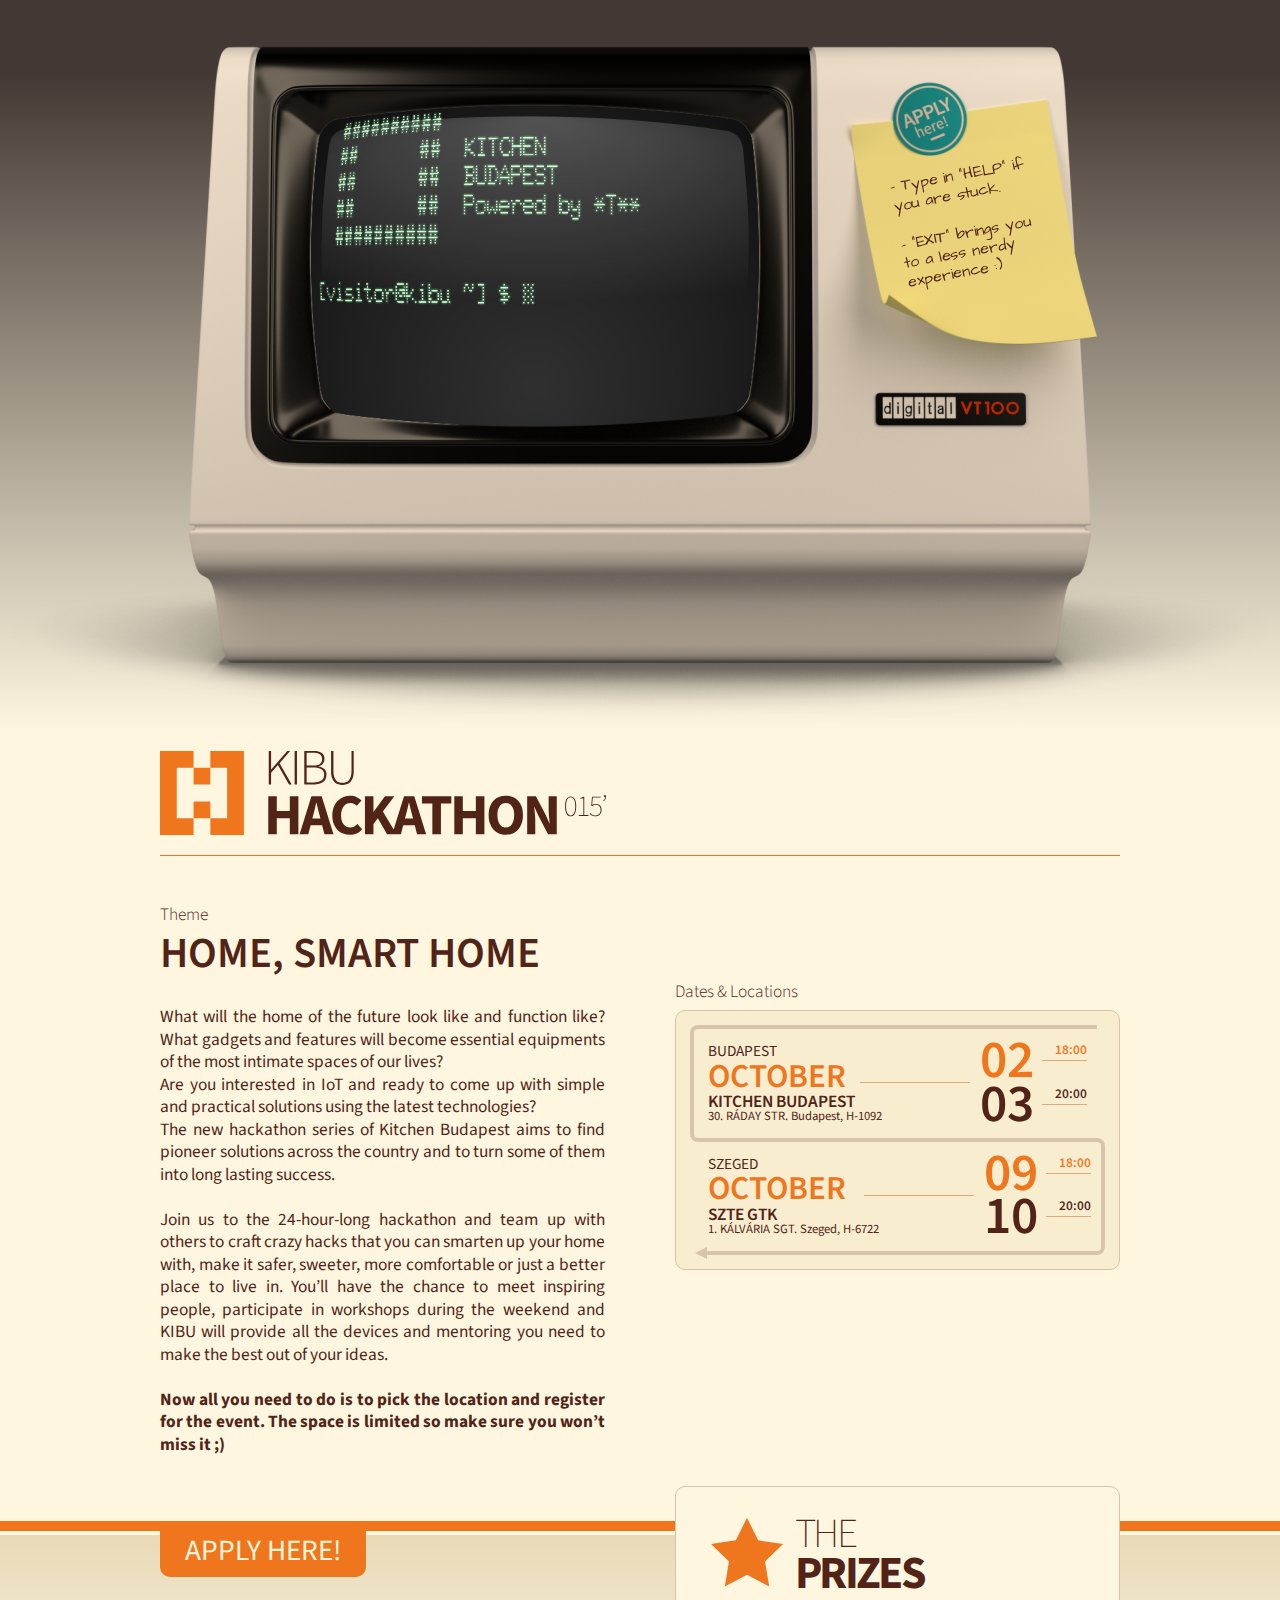
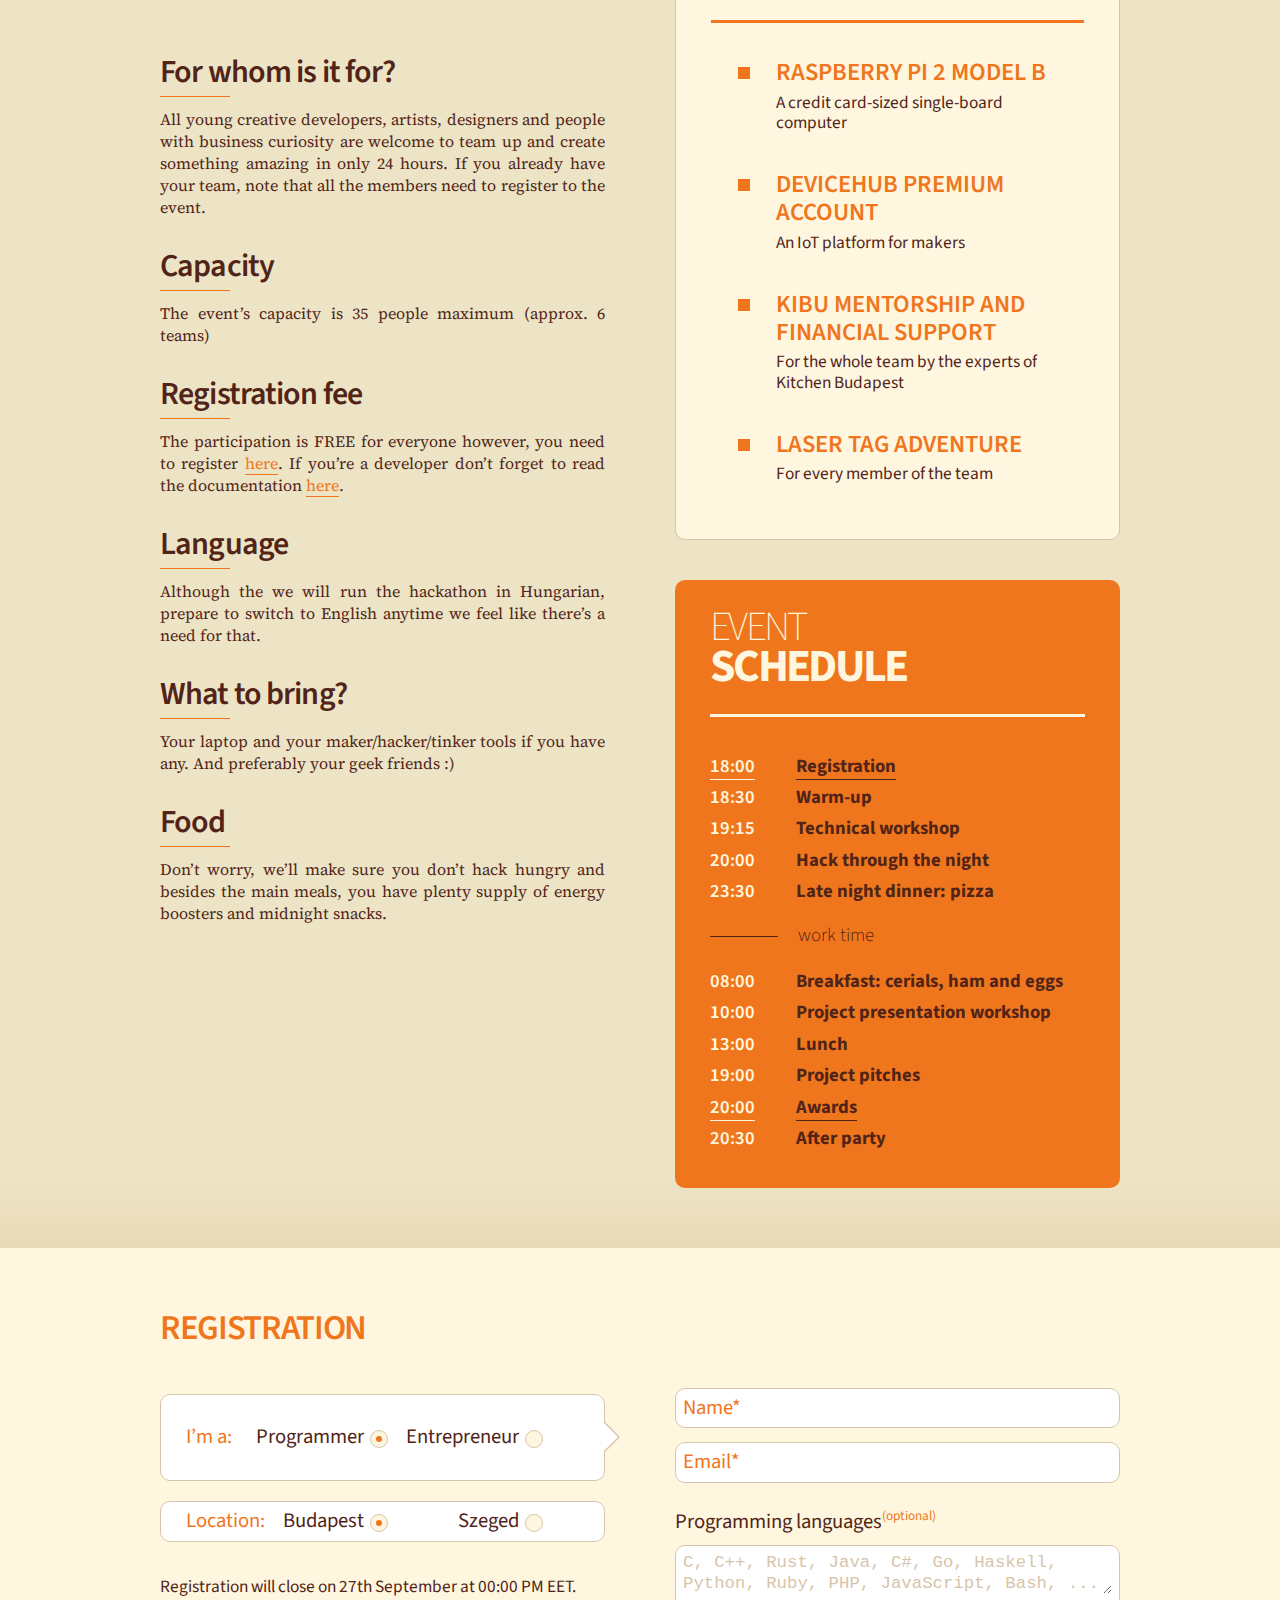
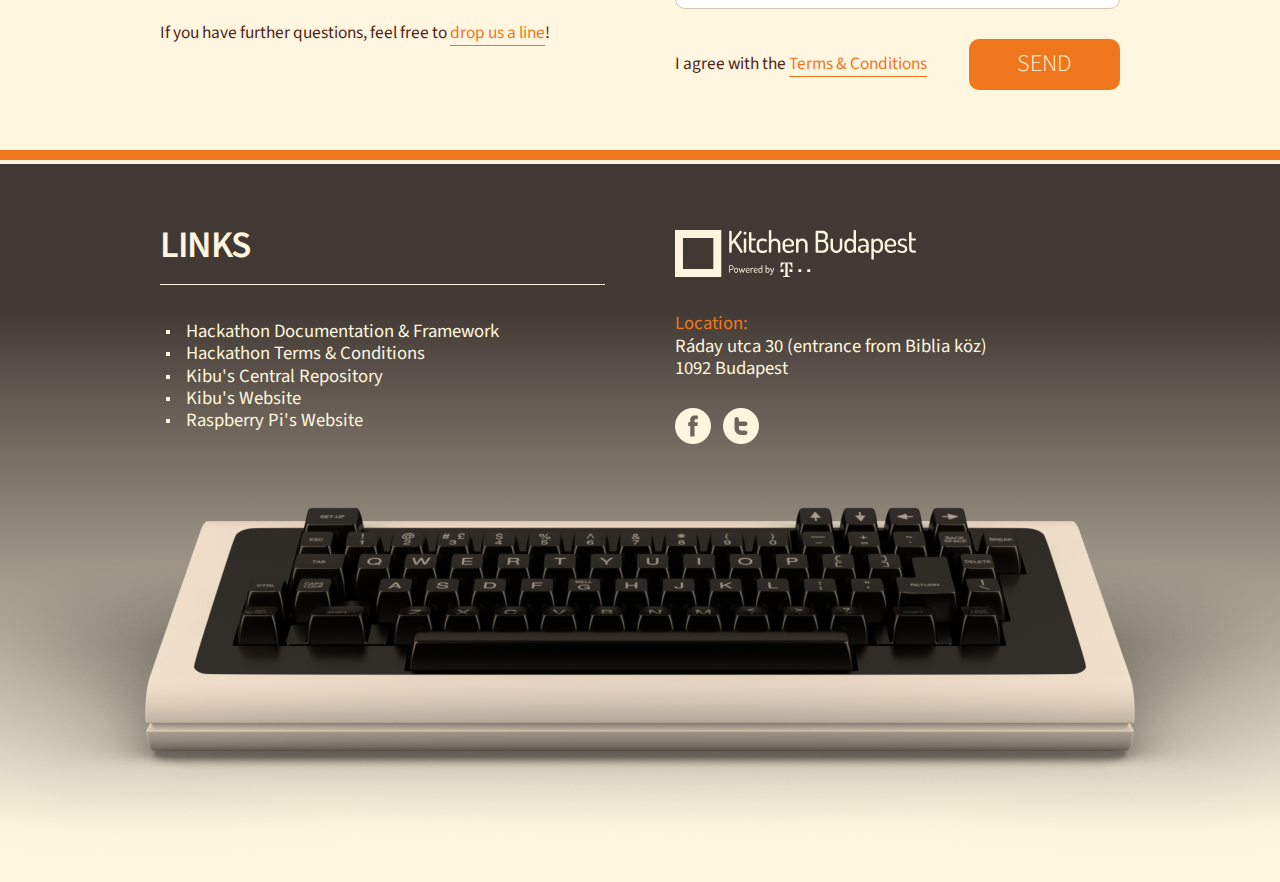
==== commit 114840e8: "all texts updated based on the documentation; bins/apply updated: one has to accept the terms; bins/" ====
--- a/index.test.html
+++ b/index.test.html
@@ -52,21 +52,30 @@
           <div class="paragraph-1">
             <div id="info-frame-intro">
               <div class="info-intro-subtitle">Theme</div>
-              <p id="info-frame-intro-title">Home, Sweet Home</p>
+              <p id="info-frame-intro-title">Home, Smart Home</p>
               <p id="info-frame-intro-text">
-                What will the smart home of the near future look
-                like? What gadgets and features will become
-                essential equipments of the most intimate spaces
-                of our lives? Will it be a huge network of IoT
-                devices? Will our nowadays accessories become
-                smarter by combining them with other ones? What
-                simple applications and creative solutions can
-                make our homes even sweeter and more comfortable?
+                What will the home of the future look like and
+                function like? What gadgets and features will
+                become essential equipments of the most intimate
+                spaces of our lives?<br>Are you interested in IoT and ready to come up
+                with simple and practical solutions using the
+                latest technologies?<br>The new hackathon series of Kitchen Budapest
+                aims to find pioneer solutions across the
+                country and to turn some of them into long
+                lasting success.<br><br>Join us to the 24-hour-long hackathon and team
+                up with others to craft crazy hacks that you
+                can smarten up your home with, make it safer,
+                sweeter, more comfortable or just a better
+                place to live in. You&rsquo;ll have the chance
+                to meet inspiring people, participate in
+                workshops during the weekend and KIBU will
+                provide all the devices and mentoring you need
+                to make the best out of your ideas.
               </p><br>
               <p id="info-frame-intro-summary">
-                In this 24-hour-long hackathon, inspiring
-                presentations, workshops and continuous mentoring
-                will help you to bring the best out of your ideas!
+                Now all you need to do is to pick the location
+                and register for the event. The space is
+                limited so make sure you won&rsquo;t miss it ;)
               </p>
             </div>
           </div>
@@ -111,27 +120,27 @@
             <div class="detail-frame-info">
               <div>For whom is it for?</div>
               <div>
-                We are welcome all young creative developers,
-                artists, designers and people with business
-                curiosity who are eager to create something
-                amazing in only 24 hours.
+                All young creative developers, artists,
+                designers and people with business curiosity
+                are welcome to team up and create something
+                amazing in only 24 hours. If you already have
+                your team, note that all the members need to
+                register to the event.
               </div>
             </div>
             <div class="detail-frame-info">
               <div>Capacity</div>
               <div>
-                The event’s capacity is 36 people max (approx.
-                6 teams). If the registration is full put
-                yourself on the waiting list, because there
-                are always some people who sign off right
-                before the event.
+                The event&rsquo;s capacity is 35 people maximum
+                (approx. 6 teams)
               </div>
             </div>
             <div class="detail-frame-info">
               <div>Registration fee</div>
               <div>
                 The participation is FREE for everyone however,
-                you need to register&nbsp;<a href="#registration">here</a>. Before you come, read the documentation&nbsp;<a href="https://github.com/kitchenbudapest/hackathon">here</a>.
+                you need to register&nbsp;<a href="#registration">here</a>. If you&rsquo;re a developer don&rsquo;t
+                forget to read the documentation&nbsp;<a href="https://github.com/kitchenbudapest/hackathon">here</a>.
               </div>
             </div>
             <div class="detail-frame-info">
@@ -139,7 +148,8 @@
               <div>
                 Although the we will run the hackathon in
                 Hungarian, prepare to switch to English
-                anytime we feel like there’s a need for that.
+                anytime we feel like there&rsquo;s a need for
+                that.
               </div>
             </div>
             <div class="detail-frame-info">
@@ -147,16 +157,16 @@
               <div>
                 Your laptop and your maker/hacker/tinker tools
                 if you have any. And preferably your geek
-                friends. :)
+                friends :)
               </div>
             </div>
             <div class="detail-frame-info">
               <div>Food</div>
               <div>
-                Don’t worry, we’ll make sure you don’t hack
-                hungry and besides the main meals, you have
-                plenty supply of energy boosters and midnight
-                snacks.
+                Don&rsquo;t worry, we&rsquo;ll make sure you
+                don&rsquo;t hack hungry and besides the main
+                meals, you have plenty supply of energy
+                boosters and midnight snacks.
               </div>
             </div>
           </div>
@@ -167,19 +177,23 @@
               </div>
               <div id="detail-frame-prizes-info">
                 <div class="detail-frame-prizes-info-text">
-                  <div>leap motion</div>
-                  <div>3D Motion and Gesture Controller for every team member</div>
-                </div>
-                <div class="detail-frame-prizes-info-text">
-                  <div>3 months<br>mentorship</div>
+                  <div>Raspberry Pi 2 Model B</div>
+                  <div>A credit card-sized single-board computer</div>
+                </div>
+                <div class="detail-frame-prizes-info-text">
+                  <div>DeviceHub Premium Account</div>
+                  <div>An IoT platform for makers</div>
+                </div>
+                <div class="detail-frame-prizes-info-text">
+                  <div>Kibu mentorship and<br>financial support</div>
                   <div>
                     For the whole team by the experts of
                     Kitchen Budapest
                   </div>
                 </div>
                 <div class="detail-frame-prizes-info-text">
-                  <div>lasertag</div>
-                  <div>Escape room voucher for every team</div>
+                  <div>laser tag adventure</div>
+                  <div>For every member of the team</div>
                 </div>
               </div>
             </div>
@@ -226,8 +240,8 @@
               </div>
             </div>
             <div id="registration-frame-info">
-              <p>Registration will close on 20th August at 8:00 PM EET.</p>
-              <p>For more information, contact<span>Aliz Nagy</span>, our communication manager at:&nbsp;<a href="mailto:aliz.nagy@kitchenbudapest.hu?subject=Kibu+Hackathon+2015" target="_blank">aliz.nagy@kitchenbudapest.hu</a></p>
+              <p>Registration will close on 27th September at 00:00 PM EET.</p>
+              <p>If you have further questions, feel free to&nbsp;<a href="mailto:hello@kitchenbudapest.hu?subject=Kibu+Hackathon+2015" target="_blank">drop us a line</a>!</p>
             </div>
           </div>
           <div class="paragraph-2 paragraph-2-spec-2">
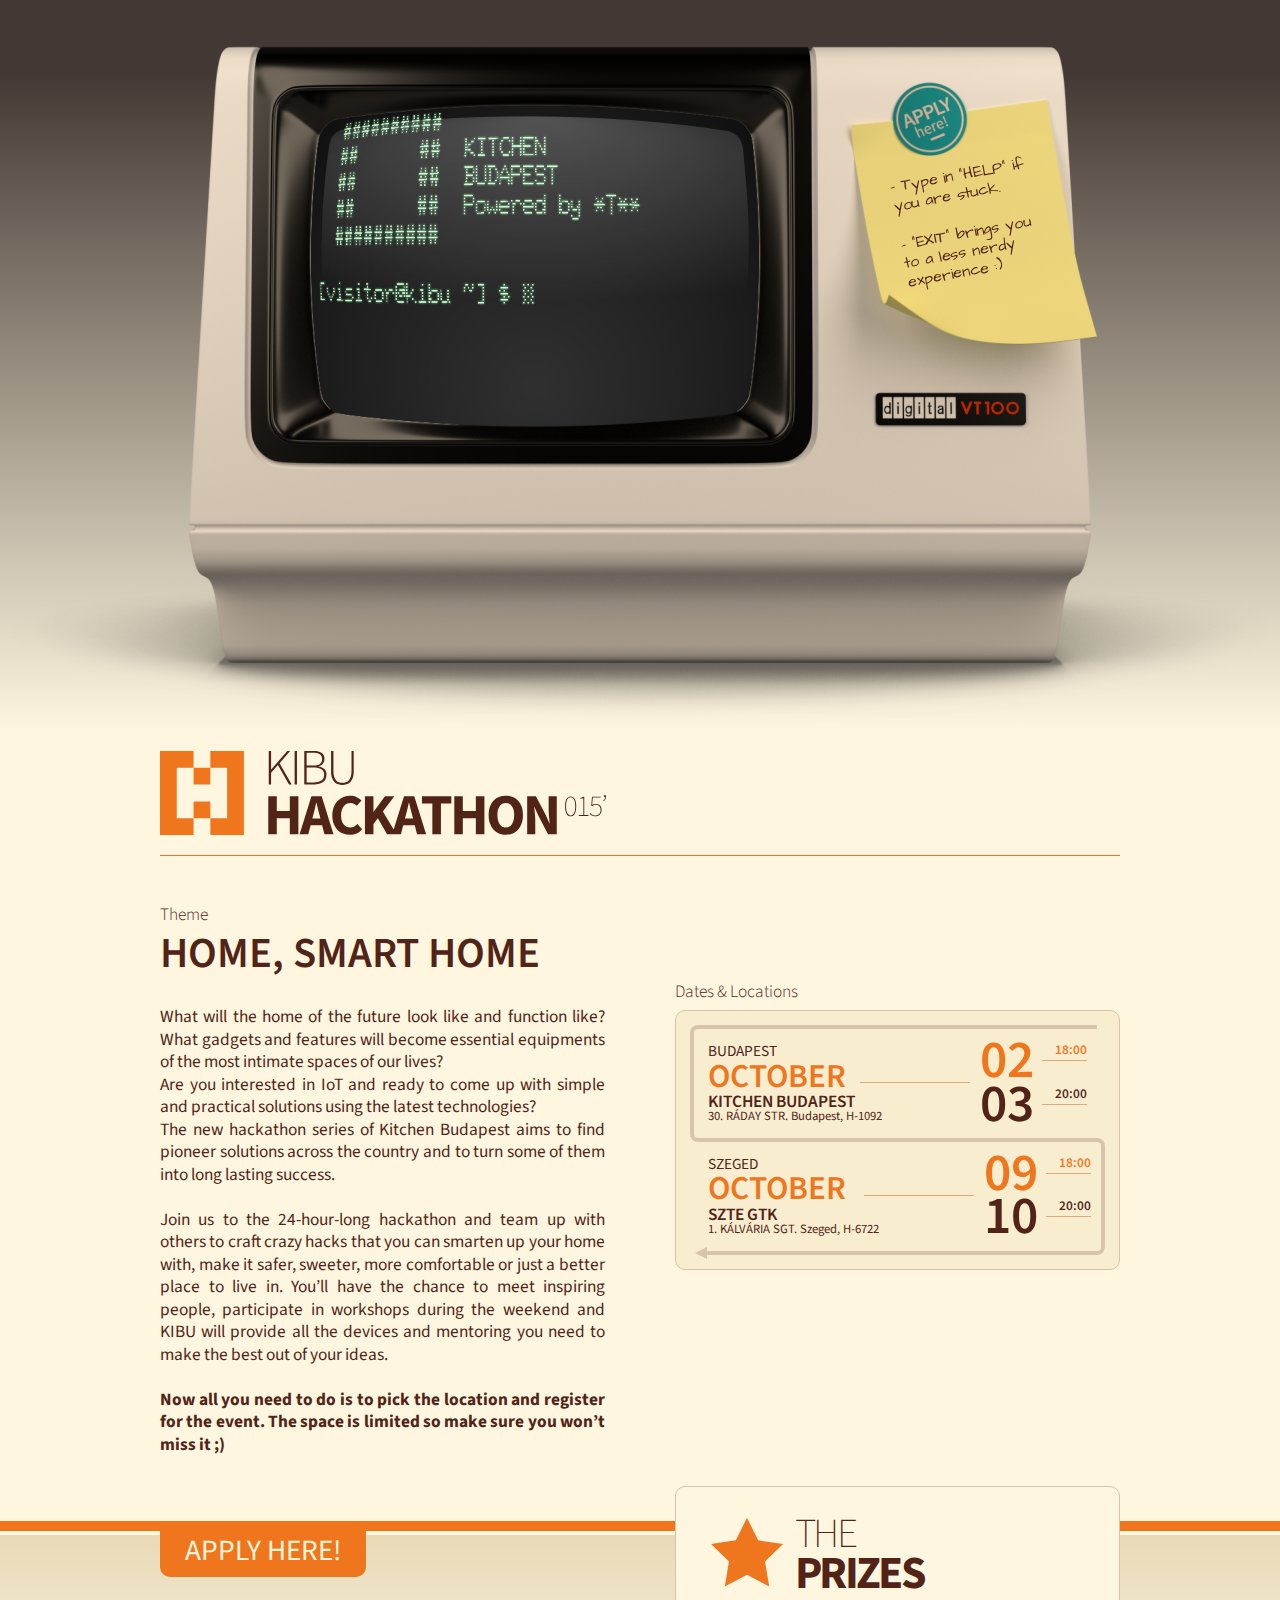
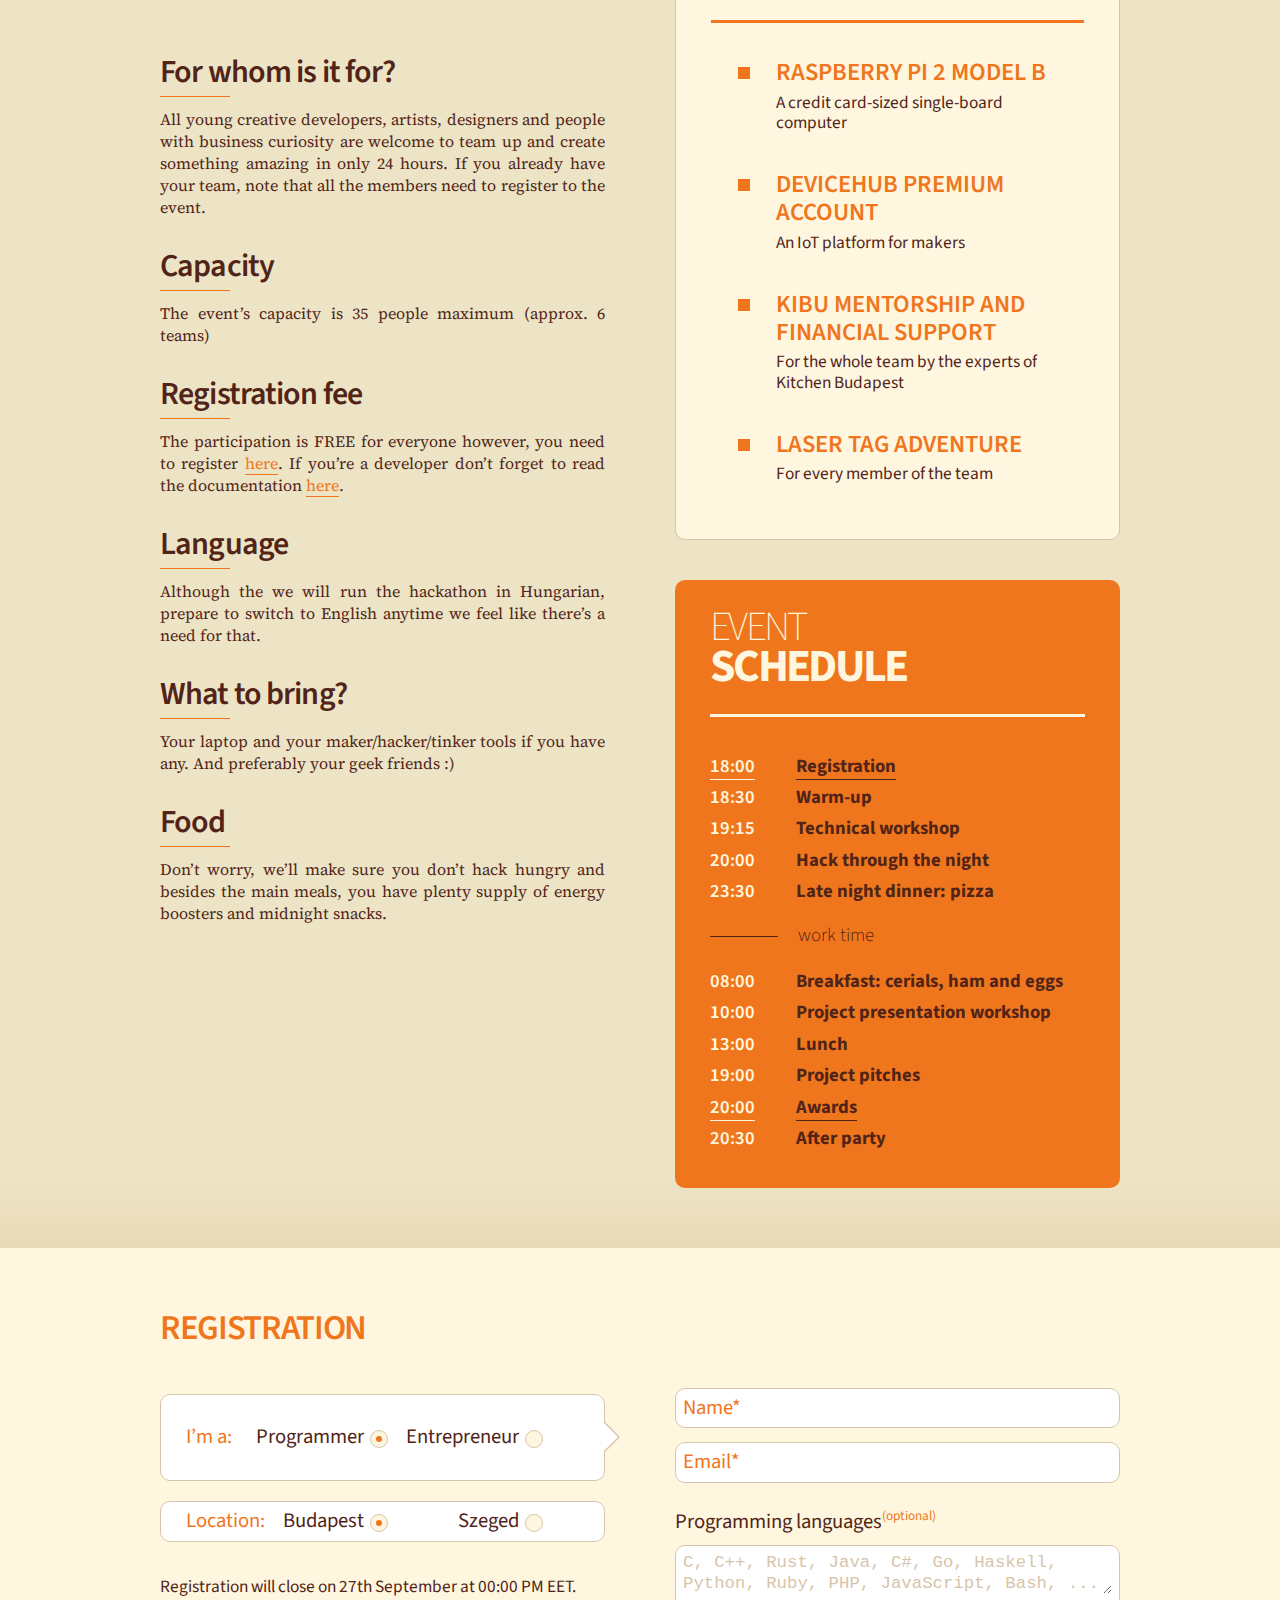
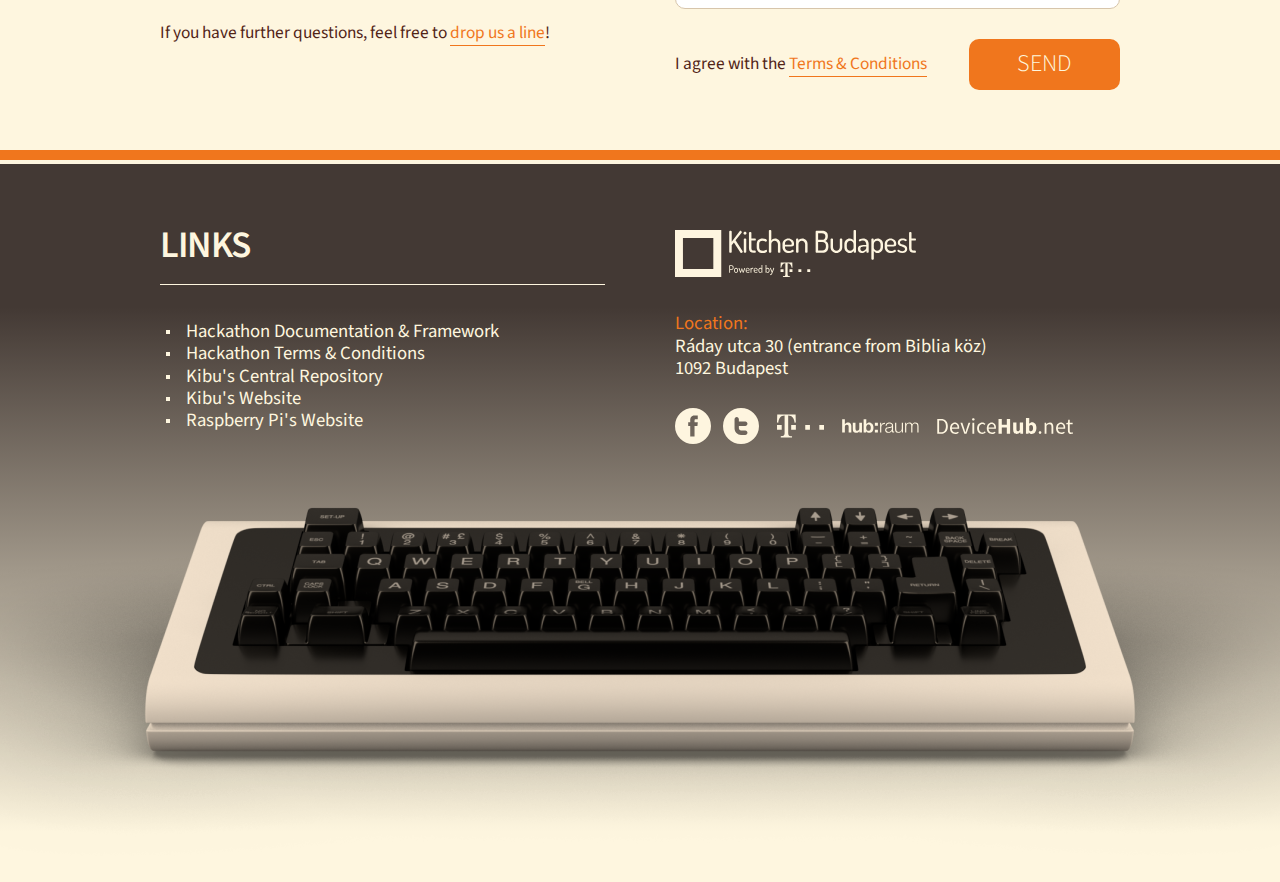
==== commit 67657d12: "sponsor logos added" ====
--- a/index.test.html
+++ b/index.test.html
@@ -280,7 +280,7 @@
               <p>Location:</p>
               <p>Ráday utca 30 (entrance from Biblia köz)</p>
               <p>1092 Budapest</p>
-              <div><a href="https://www.facebook.com/kitchenbudapest" target="_blank"><img src="img/hackathon_social_facebook.svg" alt="(f)"></a><a href="https://twitter.com/kibu" target="_blank"><img src="img/hackathon_social_twitter.svg" alt="(t)"></a></div>
+              <div><a href="https://www.facebook.com/kitchenbudapest" target="_blank"><img src="img/hackathon_social_facebook.svg" alt="(f)"></a><a href="https://twitter.com/kibu" target="_blank"><img src="img/hackathon_social_twitter.svg" alt="(t)"></a><a href="http://www.telekom.hu" target="_blank"><img src="img/telekom_logo.svg" alt="*T**"></a><a href="https://www.hubraum.com" target="_blank"><img src="img/hubraum_logo.svg" alt="hub:raum"></a><a href="https://www.devicehub.net/?utm_source=Google&amp;amp;utm_medium=KIBU%20website&amp;amp;utm_campaign=KIBU%20hackathon" target="_blank"><img src="img/devicehub_logo.svg" alt="DeviceHub"></a></div>
             </div>
           </div>
           <div><img src="img/vt100_keyboard.001.001.png" alt="QWERTY"></div>
--- a/css/main.css
+++ b/css/main.css
@@ -1 +1 @@
-@import url(http://fonts.googleapis.com/css?family=Architects+Daughter);@import url(http://fonts.googleapis.com/css?family=Source+Serif+Pro:400,600,700);@import url(http://fonts.googleapis.com/css?family=Source+Sans+Pro:200,300,400,600,700);html,body,div,span,applet,object,iframe,h1,h2,h3,h4,h5,h6,p,blockquote,pre,a,abbr,acronym,address,big,cite,code,del,dfn,em,img,ins,kbd,q,s,samp,small,strike,strong,sub,sup,tt,var,b,u,i,center,dl,dt,dd,ol,ul,li,fieldset,form,label,legend,table,caption,tbody,tfoot,thead,tr,th,td,article,aside,canvas,details,embed,figure,figcaption,footer,header,hgroup,menu,nav,output,ruby,section,summary,time,mark,audio,video{margin:0;padding:0;border:0;font:inherit;font-size:100%;vertical-align:baseline}html{line-height:1}ol,ul{list-style:none}table{border-collapse:collapse;border-spacing:0}caption,th,td{text-align:left;font-weight:normal;vertical-align:middle}q,blockquote{quotes:none}q:before,q:after,blockquote:before,blockquote:after{content:"";content:none}a img{border:none}article,aside,details,figcaption,figure,footer,header,hgroup,main,menu,nav,section,summary{display:block}body{width:100%;height:100%;min-width:465px;color:#512417;font-size:13pt;font-weight:400;font-family:"Source Sans Pro",sans-serif;line-height:1.2}@media all and (min-width: 465px) and (max-width: 1500px){body{overflow-x:hidden}}body a,body a:hover,body a:visited{color:#F0761D;border-bottom:1px solid #F0761D;text-decoration:none}body>div:first-of-type{display:block;position:relative;width:100%}.anchor a,.anchor a:hover,.anchor a:visited{margin:none;padding:none;border:none;width:0;height:0}.paragraph-1,.paragraph-2{display:table;width:445px;margin:0;-moz-box-sizing:border-box;-webkit-box-sizing:border-box;box-sizing:border-box}@media all and (max-width: 960px){.paragraph-1,.paragraph-2{margin:0 10px}}.paragraph-1{float:left}@media all and (max-width: 960px){.paragraph-1{float:none}}.paragraph-2{float:right}@media all and (max-width: 960px){.paragraph-2{float:none}}.paragraph-2-spec-1{position:relative;top:-170px;margin-bottom:-170px}@media all and (max-width: 960px){.paragraph-2-spec-1{top:0;margin-top:0;margin-bottom:0}}.paragraph-2-spec-2{position:relative;top:80px;margin-bottom:80px}@media all and (max-width: 960px){.paragraph-2-spec-2{top:0;margin-top:15px;margin-bottom:0}}#header{display:table;width:100%;background-image:url('[data-uri]');background-size:100%;background-image:-webkit-gradient(linear, 50% 0%, 50% 100%, color-stop(10%, #433934),color-stop(100%, #fef6df));background-image:-moz-linear-gradient(top, #433934 10%,#fef6df 100%);background-image:-webkit-linear-gradient(top, #433934 10%,#fef6df 100%);background-image:linear-gradient(to bottom, #433934 10%,#fef6df 100%)}@media all and (max-width: 960px){#header{display:none}}#header-terminal{display:block;position:relative;top:0;left:0;width:960px;height:731px;margin:0 auto}#header-terminal a,#header-terminal a:hover,#header-terminal a:visited{border:none}#header-terminal-display,#header-terminal-frame,#header-terminal-apply,#header-terminal-logo,#header-terminal-clicker,#header-terminal-postit{position:absolute}#header-terminal-display{z-index:100;top:89px;left:117px;-moz-transform-origin:0 0;-ms-transform-origin:0 0;-webkit-transform-origin:0 0;transform-origin:0 0;-moz-transform:scale(0.75, 0.75);-ms-transform:scale(0.75, 0.75);-webkit-transform:scale(0.75, 0.75);transform:scale(0.75, 0.75)}#header-terminal-frame{z-index:200;top:0;left:-170px}#header-terminal-apply{z-index:300;top:83px;left:733px;width:74px;height:73px;border-radius:50%}#header-terminal-logo{z-index:400;top:393px;left:715px;width:151px;height:33px;cursor:pointer}#header-terminal-clicker{z-index:500;top:85px;left:110px;width:525px;height:360px}#header-terminal-postit{z-index:600;width:140px;top:165px;left:738px;font-size:12pt;font-family:"Architects Daughter",cursive;-moz-transform:rotate(-10.5deg);-ms-transform:rotate(-10.5deg);-webkit-transform:rotate(-10.5deg);transform:rotate(-10.5deg)}#logo{display:table;width:100%;background:#FEF6DF}#logo-frame{display:table;width:960px;margin:0 auto;border-bottom:1px solid #F0761D}@media all and (max-width: 960px){#logo-frame{width:465px}}#logo-frame-img{display:block;margin:20px 0}#info{display:table;width:100%;background:#FEF6DF;border-bottom:10px solid #F0761D}#info-frame{display:table;width:960px;margin:0 auto;padding:50px 0 65px}@media all and (max-width: 960px){#info-frame{width:465px;padding-bottom:50px}}#info-frame-intro{text-align:justify;line-height:1.3}#info-frame-intro-title{text-transform:uppercase;line-height:1;font-size:32pt;font-weight:600;padding-bottom:30px}#info-frame-intro-summary{font-weight:700}#info-frame-info{display:table;margin:77px 0 40px}@media all and (max-width: 960px){#info-frame-info{margin:40px 0}}#info-frame-info-box{display:table;position:relative;width:445px;background:#F9EDD0;border-radius:10px;border:1px solid #D7C5AB;text-transform:uppercase;font-weight:600;-moz-box-sizing:border-box;-webkit-box-sizing:border-box;box-sizing:border-box}#info-frame-info-box-arrow{margin:14px;-moz-box-sizing:border-box;-webkit-box-sizing:border-box;box-sizing:border-box}#info-frame-info-box-arrow-up,#info-frame-info-box-arrow-down{position:relative;padding-top:15px;padding-bottom:15px;border:4px solid #D7C5AB;-moz-box-sizing:border-box;-webkit-box-sizing:border-box;box-sizing:border-box}#info-frame-info-box-arrow-up>div:first-of-type,#info-frame-info-box-arrow-down>div:first-of-type{display:table;line-height:1}#info-frame-info-box-arrow-up>div:first-of-type>p:nth-child(1),#info-frame-info-box-arrow-down>div:first-of-type>p:nth-child(1){text-transform:uppercase;font-size:11.5pt;font-weight:400}#info-frame-info-box-arrow-up>div:first-of-type>p:nth-child(2),#info-frame-info-box-arrow-down>div:first-of-type>p:nth-child(2){color:#F0761D;font-size:25pt}#info-frame-info-box-arrow-up>div:first-of-type>p:nth-child(3),#info-frame-info-box-arrow-down>div:first-of-type>p:nth-child(3){text-transform:uppercase;font-size:700;font-weight:11pt}#info-frame-info-box-arrow-up>div:first-of-type>p:nth-child(4),#info-frame-info-box-arrow-down>div:first-of-type>p:nth-child(4){text-transform:none;font-size:9.5pt;font-weight:400}#info-frame-info-box-arrow-up>div:last-of-type,#info-frame-info-box-arrow-down>div:last-of-type{position:absolute;top:5px;right:0;padding-right:10px}#info-frame-info-box-arrow-up>div:last-of-type>p>span:first-of-type,#info-frame-info-box-arrow-down>div:last-of-type>p>span:first-of-type{font-size:40pt;line-height:1}#info-frame-info-box-arrow-up>div:last-of-type>p>span:last-of-type,#info-frame-info-box-arrow-down>div:last-of-type>p>span:last-of-type{vertical-align:top;display:inline-block;width:45px;font-size:10pt;border-bottom:1px solid #DCAA7D;text-align:right;padding:8px 0 2px;margin-left:8px}#info-frame-info-box-arrow-up>div:last-of-type::before,#info-frame-info-box-arrow-down>div:last-of-type::before{content:'';position:absolute;top:45%;left:-120px;width:110px;border-top:1px solid #DCAA7D}#info-frame-info-box-arrow-up>div:last-of-type>p:first-of-type,#info-frame-info-box-arrow-down>div:last-of-type>p:first-of-type{color:#F0761D}#info-frame-info-box-arrow-up>div:last-of-type>p:last-of-type,#info-frame-info-box-arrow-down>div:last-of-type>p:last-of-type{position:relative;top:-10px}#info-frame-info-box-arrow-up{padding-left:14px;margin-right:8px;border-radius:8px 0 0 8px;border-right:none}#info-frame-info-box-arrow-down{padding-left:10px;top:-4px;margin-left:8px;margin-bottom:-4px;border-radius:0 8px 8px 0;border-left:none}#info-frame-info-box-arrow-down::before{position:absolute;bottom:-8px;left:-3px;width:0;height:0;content:'';border-top:6px solid transparent;border-bottom:6px solid transparent;border-right:12px solid #D7C5AB}.info-intro-subtitle{line-height:1;font-weight:300;margin-bottom:10px}#detail{display:table;width:100%;border-top:4px solid #FEF6DF;-moz-box-sizing:border-box;-webkit-box-sizing:border-box;box-sizing:border-box;background-image:url('[data-uri]');background-size:100%;background-image:-webkit-gradient(linear, 50% 0%, 50% 100%, color-stop(0%, #e9dab6),color-stop(5%, #ede3c5),color-stop(95%, #ede3c5),color-stop(100%, #e9dab6));background-image:-moz-linear-gradient(top, #e9dab6 0%,#ede3c5 5%,#ede3c5 95%,#e9dab6 100%);background-image:-webkit-linear-gradient(top, #e9dab6 0%,#ede3c5 5%,#ede3c5 95%,#e9dab6 100%);background-image:linear-gradient(to bottom, #e9dab6 0%,#ede3c5 5%,#ede3c5 95%,#e9dab6 100%)}#detail-frame{display:table;width:960px;margin:0 auto;-moz-box-sizing:border-box;-webkit-box-sizing:border-box;box-sizing:border-box}@media all and (max-width: 960px){#detail-frame{width:465px}}#detail-frame-apply{display:table;position:relative;top:-4px;margin-bottom:75px;padding:6px 25px 10px;background:#F0761D;color:#FEF6DF;line-height:1;font-size:22pt;text-align:center;text-transform:uppercase;border:none;border-radius:0 0 10px 10px}@media all and (max-width: 960px){#detail-frame-apply{margin-left:10px;margin-bottom:35px}}#detail-frame-prizes{position:relative;display:table;width:100%;padding:29px 35px;background:#FEF6DF;border:1px solid #D7C5AB;border-radius:10px;-moz-box-sizing:border-box;-webkit-box-sizing:border-box;box-sizing:border-box}#detail-frame-prizes-head{display:table;width:100%;padding-bottom:26px;margin-bottom:24px;border-bottom:3px solid #F0761D}#detail-frame-prizes-head-title{display:inline-block;line-height:0.9;letter-spacing:-2pt;margin-left:12px;text-transform:uppercase}#detail-frame-prizes-head-title>span:first-of-type{font-size:31pt;font-weight:200}#detail-frame-prizes-head-title>span:last-of-type{font-size:34.5pt;font-weight:700}#detail-frame-prizes-info{width:100%;padding-left:65px;padding-right:25px;-moz-box-sizing:border-box;-webkit-box-sizing:border-box;box-sizing:border-box}#detail-frame-schedule{display:table;position:relative;width:100%;margin:40px 0 60px;padding:29px 35px;background:#F0761D;border-radius:10px;-moz-box-sizing:border-box;-webkit-box-sizing:border-box;box-sizing:border-box}#detail-frame-schedule-head{width:100%;color:#FEF6DF;text-transform:uppercase;line-height:0.9;letter-spacing:-2pt;border-bottom:3px solid #FEF6DF;padding-bottom:26px;margin-bottom:38px;-moz-box-sizing:border-box;-webkit-box-sizing:border-box;box-sizing:border-box}#detail-frame-schedule-head>span:first-of-type{font-size:31pt;font-weight:200}#detail-frame-schedule-head>span:last-of-type{font-size:34.5pt;font-weight:700}#detail-frame-schedule-spec{padding:12px 0 24px;font-size:14pt;font-weight:300}#detail-frame-schedule-spec::before{display:inline-block;position:relative;width:68px;content:'';vertical-align:middle;margin-right:20px;border-bottom:1px solid #512417}.detail-frame-info{margin-bottom:32px;text-align:justify;font-family:"Source Serif Pro",serif;line-height:1.375;font-size:12pt}.detail-frame-info>div:first-child{margin-bottom:19px;font-family:"Source Sans Pro",sans-serif;font-size:24pt;font-weight:600;text-align:left;line-height:1;letter-spacing:-0.65pt}.detail-frame-info>div:first-child::after{display:block;position:relative;left:0;bottom:-8px;width:70px;content:'';border-top:1px solid #F0761D}.detail-frame-prizes-info-text{padding-bottom:25px}.detail-frame-prizes-info-text>div:first-child{padding-bottom:5px;color:#F0761D;font-size:18.5pt;font-weight:600;line-height:1.15;text-transform:uppercase}.detail-frame-prizes-info-text>div:first-child::before{position:relative;display:block;top:20px;left:-38px;width:12px;height:12px;content:'';background:#F0761D}.detail-frame-schedule-timing{margin-bottom:9px;font-size:14pt;font-weight:700}.detail-frame-schedule-timing>span:first-child{margin-right:41px;font-weight:600;color:#FEF6DF}.detail-frame-schedule-timing-spec>span:first-child{border-bottom:1px solid #FEF6DF}.detail-frame-schedule-timing-spec>span:last-child{border-bottom:1px solid #512417}#registration{display:table;position:relative;width:100%;background:#FEF6DF;border-bottom:10px solid #F0761D}#registration-frame{display:table;position:relative;width:960px;margin:0 auto;padding:60px 0}@media all and (max-width: 960px){#registration-frame{width:465px}}#registration-frame-title{padding-bottom:45px;color:#F0761D;text-transform:uppercase;font-weight:600;font-size:26pt;letter-spacing:-1pt}#registration-frame-error{display:table;clear:both;width:100%;-moz-box-sizing:border-box;-webkit-box-sizing:border-box;box-sizing:border-box}@media all and (max-width: 960px){#registration-frame-error{width:445px;margin-left:10px}}#registration-frame-error-frame{width:100%;margin-top:30px;padding:20px;background:#FADBB7;border-radius:10px;-moz-box-sizing:border-box;-webkit-box-sizing:border-box;box-sizing:border-box}#registration-frame-error-frame>p:first-of-type{margin-bottom:10px;color:#F0761D;text-transform:uppercase;font-size:20pt;font-weight:600}#registration-frame-error-frame>div{margin-bottom:5px}#registration-frame-error-frame>div>p:first-of-type{display:inline-block;width:70px;clear:both;font-weight:700;color:#DCAA7D}#registration-frame-error-frame>div>p:last-of-type{display:inline-block;clear:both}#registration-frame-role,#registration-frame-city{background:#fff;border-radius:10px;border:1px solid #D7C5AB;font-size:15.5pt;-moz-box-sizing:border-box;-webkit-box-sizing:border-box;box-sizing:border-box}#registration-frame-role-frame,#registration-frame-city-frame{position:relative;top:0;left:0;width:100%;height:100%;display:table;-moz-box-sizing:border-box;-webkit-box-sizing:border-box;box-sizing:border-box}#registration-frame-role-frame>span,#registration-frame-city-frame>span{float:left;color:#F0761D}#registration-frame-role-frame>div,#registration-frame-city-frame>div{position:relative;float:right}#registration-frame-role-frame>div>label:first-of-type,#registration-frame-city-frame>div>label:first-of-type{position:absolute;right:215px}#registration-frame-role-frame>div>label:last-of-type,#registration-frame-city-frame>div>label:last-of-type{position:absolute;right:60px}#registration-frame-role-frame>div>input[type='radio'],#registration-frame-city-frame>div>input[type='radio']{display:none}#registration-frame-role-frame>div>input[type='radio']+label>span,#registration-frame-city-frame>div>input[type='radio']+label>span{display:block;position:absolute;top:5px;right:-24px;width:16px;height:16px;margin-left:4px;margin-bottom:-3px;cursor:pointer;border-radius:50%;background:#FEF6DF;border:1px solid #D7C5AB}#registration-frame-role-frame>div>input[type='radio']:checked+label>span::after,#registration-frame-city-frame>div>input[type='radio']:checked+label>span::after{display:block;position:relative;top:5px;left:5px;width:6px;height:6px;content:'';border-radius:50%;background:#F0761D}#registration-frame-role-frame>label:nth-of-type(2),#registration-frame-city-frame>label:nth-of-type(2){margin-left:50px}#registration-frame-role{margin-bottom:20px}#registration-frame-role-frame{padding:30px 25px}#registration-frame-role-frame::before,#registration-frame-role-frame::after{position:absolute;content:'';width:0;height:0;left:100%;top:50%;border:solid transparent}@media all and (max-width: 960px){#registration-frame-role-frame::before,#registration-frame-role-frame::after{display:none}}#registration-frame-role-frame::before{border-left-color:#D7C5AB;border-width:16px;margin-top:-16px}#registration-frame-role-frame::after{border-left-color:#fff;margin-left:-1px;border-width:15px;margin-top:-15px}#registration-frame-city{margin-bottom:35px}#registration-frame-city-frame{padding:7px 25px}#registration-frame-info>p{margin-bottom:26px}#registration-frame-info>p>span{font-weight:700}#registration-frame-data{font-size:15.5pt}#registration-frame-data-name{margin-bottom:14px}#registration-frame-data-mail{margin-bottom:25px}#registration-frame-data-name>div,#registration-frame-data-name>span,#registration-frame-data-mail>div,#registration-frame-data-mail>span{display:block}#registration-frame-data-name>div,#registration-frame-data-mail>div{float:left;color:#F0761D}#registration-frame-data-name>span,#registration-frame-data-mail>span{padding-left:5px;overflow:hidden}#registration-frame-data-name,#registration-frame-data-mail,#registration-frame-data-lang-frame{width:100%;border-radius:10px;padding:7px;overflow:hidden;-moz-box-sizing:border-box;-webkit-box-sizing:border-box;box-sizing:border-box}#registration-frame-data-name *,#registration-frame-data-name *:focus,#registration-frame-data-mail *,#registration-frame-data-mail *:focus,#registration-frame-data-lang-frame *,#registration-frame-data-lang-frame *:focus{outline:none;border:none;-moz-box-shadow:none;-webkit-box-shadow:none;box-shadow:none}#registration-frame-data-name-input,#registration-frame-data-mail-input,#registration-frame-data-lang-frame-input{width:100%;padding:0;border:none;font-weight:200;font-size:13pt;line-height:1.2}#registration-frame-data-name-input::-webkit-input-placeholder,#registration-frame-data-mail-input::-webkit-input-placeholder,#registration-frame-data-lang-frame-input::-webkit-input-placeholder{color:#D7C5AB}#registration-frame-data-name-input:-moz-placeholder,#registration-frame-data-mail-input:-moz-placeholder,#registration-frame-data-lang-frame-input:-moz-placeholder{color:#D7C5AB}#registration-frame-data-name-input::-moz-placeholder,#registration-frame-data-mail-input::-moz-placeholder,#registration-frame-data-lang-frame-input::-moz-placeholder{color:#D7C5AB}#registration-frame-data-name-input:-ms-input-placeholder,#registration-frame-data-mail-input:-ms-input-placeholder,#registration-frame-data-lang-frame-input:-ms-input-placeholder{color:#D7C5AB}#registration-frame-data-lang{margin-bottom:30px}#registration-frame-data-lang>div:first-child{margin-bottom:10px}#registration-frame-data-lang>div:first-child>span:first-child{color:#F0761D;font-size:10pt;vertical-align:super}#registration-frame-data-lang-frame-input{max-width:100%;min-width:100%;min-height:35px;resize:vertical;overflow:hidden;outline:none;word-wrap:break-word;-moz-box-sizing:border-box;-webkit-box-sizing:border-box;box-sizing:border-box}#registration-frame-data-send{display:table;position:relative;width:100%;cursor:pointer}#registration-frame-data-send div:first-child{float:left;position:absolute;top:30%;font-size:13pt}#registration-frame-data-send-button{float:right;background:#F0761D;padding:11px 48px;border-radius:10px;text-transform:uppercase;color:#FEF6DF;font-size:18pt;font-weight:300}.registration-basic{background:#fff;border:#D7C5AB solid 1px}.registration-error{background:#FADBB7;border:#F0761D solid 1px}#footer{display:table;position:relative;width:100%;border-top:4px solid #FEF6DF;-moz-box-sizing:border-box;-webkit-box-sizing:border-box;box-sizing:border-box;background-image:url('[data-uri]');background-size:100%;background-image:-webkit-gradient(linear, 50% 0%, 50% 100%, color-stop(20%, #433934),color-stop(93%, #fef6df));background-image:-moz-linear-gradient(top, #433934 20%,#fef6df 93%);background-image:-webkit-linear-gradient(top, #433934 20%,#fef6df 93%);background-image:linear-gradient(to bottom, #433934 20%,#fef6df 93%)}@media all and (max-width: 960px){#footer{background-image:url('[data-uri]');background-size:100%;background-image:-webkit-gradient(linear, 50% 0%, 50% 100%, color-stop(5%, #433934),color-stop(95%, #d7c5ab));background-image:-moz-linear-gradient(top, #433934 5%,#d7c5ab 95%);background-image:-webkit-linear-gradient(top, #433934 5%,#d7c5ab 95%);background-image:linear-gradient(to bottom, #433934 5%,#d7c5ab 95%)}}#footer-frame{display:table;position:relative;width:960px;margin:0 auto;padding-top:60px;color:#FEF6DF;font-size:14pt}@media all and (max-width: 960px){#footer-frame{width:465px;padding-bottom:60px}}#footer-frame-title{width:100%;margin-bottom:35px;padding-bottom:15px;border-bottom:1px solid #FEF6DF;font-size:28pt;font-weight:600;letter-spacing:-1pt;text-transform:uppercase}#footer-frame-links a,#footer-frame-links a:hover,#footer-frame-links a:visited{display:block;margin:none;padding:none;border:none;color:#FEF6DF}#footer-frame-links a::before{display:inline-block;position:relative;bottom:3px;width:4px;height:4px;margin-left:6px;margin-right:16px;content:'';background:#FEF6DF}#footer-frame-info a,#footer-frame-info a:hover,#footer-frame-info a:visited{border:none;margin:none;padding:none}#footer-frame-info>a:first-of-type{display:table;margin-top:6px;margin-bottom:30px}@media all and (max-width: 960px){#footer-frame-info>a:first-of-type{margin-top:45px}}#footer-frame-info>p:first-of-type{color:#F0761D}#footer-frame-info>div:last-of-type>a:last-of-type{display:inline-block;margin-top:28px;margin-left:12px}#footer-frame>div:last-of-type{display:table;margin-left:-270px;margin-right:-270px}@media all and (max-width: 960px){#footer-frame>div:last-of-type{display:none}}
+@import url(http://fonts.googleapis.com/css?family=Architects+Daughter);@import url(http://fonts.googleapis.com/css?family=Source+Serif+Pro:400,600,700);@import url(http://fonts.googleapis.com/css?family=Source+Sans+Pro:200,300,400,600,700);html,body,div,span,applet,object,iframe,h1,h2,h3,h4,h5,h6,p,blockquote,pre,a,abbr,acronym,address,big,cite,code,del,dfn,em,img,ins,kbd,q,s,samp,small,strike,strong,sub,sup,tt,var,b,u,i,center,dl,dt,dd,ol,ul,li,fieldset,form,label,legend,table,caption,tbody,tfoot,thead,tr,th,td,article,aside,canvas,details,embed,figure,figcaption,footer,header,hgroup,menu,nav,output,ruby,section,summary,time,mark,audio,video{margin:0;padding:0;border:0;font:inherit;font-size:100%;vertical-align:baseline}html{line-height:1}ol,ul{list-style:none}table{border-collapse:collapse;border-spacing:0}caption,th,td{text-align:left;font-weight:normal;vertical-align:middle}q,blockquote{quotes:none}q:before,q:after,blockquote:before,blockquote:after{content:"";content:none}a img{border:none}article,aside,details,figcaption,figure,footer,header,hgroup,main,menu,nav,section,summary{display:block}body{width:100%;height:100%;min-width:465px;color:#512417;font-size:13pt;font-weight:400;font-family:"Source Sans Pro",sans-serif;line-height:1.2}@media all and (min-width: 465px) and (max-width: 1500px){body{overflow-x:hidden}}body a,body a:hover,body a:visited{color:#F0761D;border-bottom:1px solid #F0761D;text-decoration:none}body>div:first-of-type{display:block;position:relative;width:100%}.anchor a,.anchor a:hover,.anchor a:visited{margin:none;padding:none;border:none;width:0;height:0}.paragraph-1,.paragraph-2{display:table;width:445px;margin:0;-moz-box-sizing:border-box;-webkit-box-sizing:border-box;box-sizing:border-box}@media all and (max-width: 960px){.paragraph-1,.paragraph-2{margin:0 10px}}.paragraph-1{float:left}@media all and (max-width: 960px){.paragraph-1{float:none}}.paragraph-2{float:right}@media all and (max-width: 960px){.paragraph-2{float:none}}.paragraph-2-spec-1{position:relative;top:-170px;margin-bottom:-170px}@media all and (max-width: 960px){.paragraph-2-spec-1{top:0;margin-top:0;margin-bottom:0}}.paragraph-2-spec-2{position:relative;top:80px;margin-bottom:80px}@media all and (max-width: 960px){.paragraph-2-spec-2{top:0;margin-top:15px;margin-bottom:0}}#header{display:table;width:100%;background-image:url('[data-uri]');background-size:100%;background-image:-webkit-gradient(linear, 50% 0%, 50% 100%, color-stop(10%, #433934),color-stop(100%, #fef6df));background-image:-moz-linear-gradient(top, #433934 10%,#fef6df 100%);background-image:-webkit-linear-gradient(top, #433934 10%,#fef6df 100%);background-image:linear-gradient(to bottom, #433934 10%,#fef6df 100%)}@media all and (max-width: 960px){#header{display:none}}#header-terminal{display:block;position:relative;top:0;left:0;width:960px;height:731px;margin:0 auto}#header-terminal a,#header-terminal a:hover,#header-terminal a:visited{border:none}#header-terminal-display,#header-terminal-frame,#header-terminal-apply,#header-terminal-logo,#header-terminal-clicker,#header-terminal-postit{position:absolute}#header-terminal-display{z-index:100;top:89px;left:117px;-moz-transform-origin:0 0;-ms-transform-origin:0 0;-webkit-transform-origin:0 0;transform-origin:0 0;-moz-transform:scale(0.75, 0.75);-ms-transform:scale(0.75, 0.75);-webkit-transform:scale(0.75, 0.75);transform:scale(0.75, 0.75)}#header-terminal-frame{z-index:200;top:0;left:-170px}#header-terminal-apply{z-index:300;top:83px;left:733px;width:74px;height:73px;border-radius:50%}#header-terminal-logo{z-index:400;top:393px;left:715px;width:151px;height:33px;cursor:pointer}#header-terminal-clicker{z-index:500;top:85px;left:110px;width:525px;height:360px}#header-terminal-postit{z-index:600;width:140px;top:165px;left:738px;font-size:12pt;font-family:"Architects Daughter",cursive;-moz-transform:rotate(-10.5deg);-ms-transform:rotate(-10.5deg);-webkit-transform:rotate(-10.5deg);transform:rotate(-10.5deg)}#logo{display:table;width:100%;background:#FEF6DF}#logo-frame{display:table;width:960px;margin:0 auto;border-bottom:1px solid #F0761D}@media all and (max-width: 960px){#logo-frame{width:465px}}#logo-frame-img{display:block;margin:20px 0}#info{display:table;width:100%;background:#FEF6DF;border-bottom:10px solid #F0761D}#info-frame{display:table;width:960px;margin:0 auto;padding:50px 0 65px}@media all and (max-width: 960px){#info-frame{width:465px;padding-bottom:50px}}#info-frame-intro{text-align:justify;line-height:1.3}#info-frame-intro-title{text-transform:uppercase;line-height:1;font-size:32pt;font-weight:600;padding-bottom:30px}#info-frame-intro-summary{font-weight:700}#info-frame-info{display:table;margin:77px 0 40px}@media all and (max-width: 960px){#info-frame-info{margin:40px 0}}#info-frame-info-box{display:table;position:relative;width:445px;background:#F9EDD0;border-radius:10px;border:1px solid #D7C5AB;text-transform:uppercase;font-weight:600;-moz-box-sizing:border-box;-webkit-box-sizing:border-box;box-sizing:border-box}#info-frame-info-box-arrow{margin:14px;-moz-box-sizing:border-box;-webkit-box-sizing:border-box;box-sizing:border-box}#info-frame-info-box-arrow-up,#info-frame-info-box-arrow-down{position:relative;padding-top:15px;padding-bottom:15px;border:4px solid #D7C5AB;-moz-box-sizing:border-box;-webkit-box-sizing:border-box;box-sizing:border-box}#info-frame-info-box-arrow-up>div:first-of-type,#info-frame-info-box-arrow-down>div:first-of-type{display:table;line-height:1}#info-frame-info-box-arrow-up>div:first-of-type>p:nth-child(1),#info-frame-info-box-arrow-down>div:first-of-type>p:nth-child(1){text-transform:uppercase;font-size:11.5pt;font-weight:400}#info-frame-info-box-arrow-up>div:first-of-type>p:nth-child(2),#info-frame-info-box-arrow-down>div:first-of-type>p:nth-child(2){color:#F0761D;font-size:25pt}#info-frame-info-box-arrow-up>div:first-of-type>p:nth-child(3),#info-frame-info-box-arrow-down>div:first-of-type>p:nth-child(3){text-transform:uppercase;font-size:700;font-weight:11pt}#info-frame-info-box-arrow-up>div:first-of-type>p:nth-child(4),#info-frame-info-box-arrow-down>div:first-of-type>p:nth-child(4){text-transform:none;font-size:9.5pt;font-weight:400}#info-frame-info-box-arrow-up>div:last-of-type,#info-frame-info-box-arrow-down>div:last-of-type{position:absolute;top:5px;right:0;padding-right:10px}#info-frame-info-box-arrow-up>div:last-of-type>p>span:first-of-type,#info-frame-info-box-arrow-down>div:last-of-type>p>span:first-of-type{font-size:40pt;line-height:1}#info-frame-info-box-arrow-up>div:last-of-type>p>span:last-of-type,#info-frame-info-box-arrow-down>div:last-of-type>p>span:last-of-type{vertical-align:top;display:inline-block;width:45px;font-size:10pt;border-bottom:1px solid #DCAA7D;text-align:right;padding:8px 0 2px;margin-left:8px}#info-frame-info-box-arrow-up>div:last-of-type::before,#info-frame-info-box-arrow-down>div:last-of-type::before{content:'';position:absolute;top:45%;left:-120px;width:110px;border-top:1px solid #DCAA7D}#info-frame-info-box-arrow-up>div:last-of-type>p:first-of-type,#info-frame-info-box-arrow-down>div:last-of-type>p:first-of-type{color:#F0761D}#info-frame-info-box-arrow-up>div:last-of-type>p:last-of-type,#info-frame-info-box-arrow-down>div:last-of-type>p:last-of-type{position:relative;top:-10px}#info-frame-info-box-arrow-up{padding-left:14px;margin-right:8px;border-radius:8px 0 0 8px;border-right:none}#info-frame-info-box-arrow-down{padding-left:10px;top:-4px;margin-left:8px;margin-bottom:-4px;border-radius:0 8px 8px 0;border-left:none}#info-frame-info-box-arrow-down::before{position:absolute;bottom:-8px;left:-3px;width:0;height:0;content:'';border-top:6px solid transparent;border-bottom:6px solid transparent;border-right:12px solid #D7C5AB}.info-intro-subtitle{line-height:1;font-weight:300;margin-bottom:10px}#detail{display:table;width:100%;border-top:4px solid #FEF6DF;-moz-box-sizing:border-box;-webkit-box-sizing:border-box;box-sizing:border-box;background-image:url('[data-uri]');background-size:100%;background-image:-webkit-gradient(linear, 50% 0%, 50% 100%, color-stop(0%, #e9dab6),color-stop(5%, #ede3c5),color-stop(95%, #ede3c5),color-stop(100%, #e9dab6));background-image:-moz-linear-gradient(top, #e9dab6 0%,#ede3c5 5%,#ede3c5 95%,#e9dab6 100%);background-image:-webkit-linear-gradient(top, #e9dab6 0%,#ede3c5 5%,#ede3c5 95%,#e9dab6 100%);background-image:linear-gradient(to bottom, #e9dab6 0%,#ede3c5 5%,#ede3c5 95%,#e9dab6 100%)}#detail-frame{display:table;width:960px;margin:0 auto;-moz-box-sizing:border-box;-webkit-box-sizing:border-box;box-sizing:border-box}@media all and (max-width: 960px){#detail-frame{width:465px}}#detail-frame-apply{display:table;position:relative;top:-4px;margin-bottom:75px;padding:6px 25px 10px;background:#F0761D;color:#FEF6DF;line-height:1;font-size:22pt;text-align:center;text-transform:uppercase;border:none;border-radius:0 0 10px 10px}@media all and (max-width: 960px){#detail-frame-apply{margin-left:10px;margin-bottom:35px}}#detail-frame-prizes{position:relative;display:table;width:100%;padding:29px 35px;background:#FEF6DF;border:1px solid #D7C5AB;border-radius:10px;-moz-box-sizing:border-box;-webkit-box-sizing:border-box;box-sizing:border-box}#detail-frame-prizes-head{display:table;width:100%;padding-bottom:26px;margin-bottom:24px;border-bottom:3px solid #F0761D}#detail-frame-prizes-head-title{display:inline-block;line-height:0.9;letter-spacing:-2pt;margin-left:12px;text-transform:uppercase}#detail-frame-prizes-head-title>span:first-of-type{font-size:31pt;font-weight:200}#detail-frame-prizes-head-title>span:last-of-type{font-size:34.5pt;font-weight:700}#detail-frame-prizes-info{width:100%;padding-left:65px;padding-right:25px;-moz-box-sizing:border-box;-webkit-box-sizing:border-box;box-sizing:border-box}#detail-frame-schedule{display:table;position:relative;width:100%;margin:40px 0 60px;padding:29px 35px;background:#F0761D;border-radius:10px;-moz-box-sizing:border-box;-webkit-box-sizing:border-box;box-sizing:border-box}#detail-frame-schedule-head{width:100%;color:#FEF6DF;text-transform:uppercase;line-height:0.9;letter-spacing:-2pt;border-bottom:3px solid #FEF6DF;padding-bottom:26px;margin-bottom:38px;-moz-box-sizing:border-box;-webkit-box-sizing:border-box;box-sizing:border-box}#detail-frame-schedule-head>span:first-of-type{font-size:31pt;font-weight:200}#detail-frame-schedule-head>span:last-of-type{font-size:34.5pt;font-weight:700}#detail-frame-schedule-spec{padding:12px 0 24px;font-size:14pt;font-weight:300}#detail-frame-schedule-spec::before{display:inline-block;position:relative;width:68px;content:'';vertical-align:middle;margin-right:20px;border-bottom:1px solid #512417}.detail-frame-info{margin-bottom:32px;text-align:justify;font-family:"Source Serif Pro",serif;line-height:1.375;font-size:12pt}.detail-frame-info>div:first-child{margin-bottom:19px;font-family:"Source Sans Pro",sans-serif;font-size:24pt;font-weight:600;text-align:left;line-height:1;letter-spacing:-0.65pt}.detail-frame-info>div:first-child::after{display:block;position:relative;left:0;bottom:-8px;width:70px;content:'';border-top:1px solid #F0761D}.detail-frame-prizes-info-text{padding-bottom:25px}.detail-frame-prizes-info-text>div:first-child{padding-bottom:5px;color:#F0761D;font-size:18.5pt;font-weight:600;line-height:1.15;text-transform:uppercase}.detail-frame-prizes-info-text>div:first-child::before{position:relative;display:block;top:20px;left:-38px;width:12px;height:12px;content:'';background:#F0761D}.detail-frame-schedule-timing{margin-bottom:9px;font-size:14pt;font-weight:700}.detail-frame-schedule-timing>span:first-child{margin-right:41px;font-weight:600;color:#FEF6DF}.detail-frame-schedule-timing-spec>span:first-child{border-bottom:1px solid #FEF6DF}.detail-frame-schedule-timing-spec>span:last-child{border-bottom:1px solid #512417}#registration{display:table;position:relative;width:100%;background:#FEF6DF;border-bottom:10px solid #F0761D}#registration-frame{display:table;position:relative;width:960px;margin:0 auto;padding:60px 0}@media all and (max-width: 960px){#registration-frame{width:465px}}#registration-frame-title{padding-bottom:45px;color:#F0761D;text-transform:uppercase;font-weight:600;font-size:26pt;letter-spacing:-1pt}#registration-frame-error{display:table;clear:both;width:100%;-moz-box-sizing:border-box;-webkit-box-sizing:border-box;box-sizing:border-box}@media all and (max-width: 960px){#registration-frame-error{width:445px;margin-left:10px}}#registration-frame-error-frame{width:100%;margin-top:30px;padding:20px;background:#FADBB7;border-radius:10px;-moz-box-sizing:border-box;-webkit-box-sizing:border-box;box-sizing:border-box}#registration-frame-error-frame>p:first-of-type{margin-bottom:10px;color:#F0761D;text-transform:uppercase;font-size:20pt;font-weight:600}#registration-frame-error-frame>div{margin-bottom:5px}#registration-frame-error-frame>div>p:first-of-type{display:inline-block;width:70px;clear:both;font-weight:700;color:#DCAA7D}#registration-frame-error-frame>div>p:last-of-type{display:inline-block;clear:both}#registration-frame-role,#registration-frame-city{background:#fff;border-radius:10px;border:1px solid #D7C5AB;font-size:15.5pt;-moz-box-sizing:border-box;-webkit-box-sizing:border-box;box-sizing:border-box}#registration-frame-role-frame,#registration-frame-city-frame{position:relative;top:0;left:0;width:100%;height:100%;display:table;-moz-box-sizing:border-box;-webkit-box-sizing:border-box;box-sizing:border-box}#registration-frame-role-frame>span,#registration-frame-city-frame>span{float:left;color:#F0761D}#registration-frame-role-frame>div,#registration-frame-city-frame>div{position:relative;float:right}#registration-frame-role-frame>div>label:first-of-type,#registration-frame-city-frame>div>label:first-of-type{position:absolute;right:215px}#registration-frame-role-frame>div>label:last-of-type,#registration-frame-city-frame>div>label:last-of-type{position:absolute;right:60px}#registration-frame-role-frame>div>input[type='radio'],#registration-frame-city-frame>div>input[type='radio']{display:none}#registration-frame-role-frame>div>input[type='radio']+label>span,#registration-frame-city-frame>div>input[type='radio']+label>span{display:block;position:absolute;top:5px;right:-24px;width:16px;height:16px;margin-left:4px;margin-bottom:-3px;cursor:pointer;border-radius:50%;background:#FEF6DF;border:1px solid #D7C5AB}#registration-frame-role-frame>div>input[type='radio']:checked+label>span::after,#registration-frame-city-frame>div>input[type='radio']:checked+label>span::after{display:block;position:relative;top:5px;left:5px;width:6px;height:6px;content:'';border-radius:50%;background:#F0761D}#registration-frame-role-frame>label:nth-of-type(2),#registration-frame-city-frame>label:nth-of-type(2){margin-left:50px}#registration-frame-role{margin-bottom:20px}#registration-frame-role-frame{padding:30px 25px}#registration-frame-role-frame::before,#registration-frame-role-frame::after{position:absolute;content:'';width:0;height:0;left:100%;top:50%;border:solid transparent}@media all and (max-width: 960px){#registration-frame-role-frame::before,#registration-frame-role-frame::after{display:none}}#registration-frame-role-frame::before{border-left-color:#D7C5AB;border-width:16px;margin-top:-16px}#registration-frame-role-frame::after{border-left-color:#fff;margin-left:-1px;border-width:15px;margin-top:-15px}#registration-frame-city{margin-bottom:35px}#registration-frame-city-frame{padding:7px 25px}#registration-frame-info>p{margin-bottom:26px}#registration-frame-info>p>span{font-weight:700}#registration-frame-data{font-size:15.5pt}#registration-frame-data-name{margin-bottom:14px}#registration-frame-data-mail{margin-bottom:25px}#registration-frame-data-name>div,#registration-frame-data-name>span,#registration-frame-data-mail>div,#registration-frame-data-mail>span{display:block}#registration-frame-data-name>div,#registration-frame-data-mail>div{float:left;color:#F0761D}#registration-frame-data-name>span,#registration-frame-data-mail>span{padding-left:5px;overflow:hidden}#registration-frame-data-name,#registration-frame-data-mail,#registration-frame-data-lang-frame{width:100%;border-radius:10px;padding:7px;overflow:hidden;-moz-box-sizing:border-box;-webkit-box-sizing:border-box;box-sizing:border-box}#registration-frame-data-name *,#registration-frame-data-name *:focus,#registration-frame-data-mail *,#registration-frame-data-mail *:focus,#registration-frame-data-lang-frame *,#registration-frame-data-lang-frame *:focus{outline:none;border:none;-moz-box-shadow:none;-webkit-box-shadow:none;box-shadow:none}#registration-frame-data-name-input,#registration-frame-data-mail-input,#registration-frame-data-lang-frame-input{width:100%;padding:0;border:none;font-weight:200;font-size:13pt;line-height:1.2}#registration-frame-data-name-input::-webkit-input-placeholder,#registration-frame-data-mail-input::-webkit-input-placeholder,#registration-frame-data-lang-frame-input::-webkit-input-placeholder{color:#D7C5AB}#registration-frame-data-name-input:-moz-placeholder,#registration-frame-data-mail-input:-moz-placeholder,#registration-frame-data-lang-frame-input:-moz-placeholder{color:#D7C5AB}#registration-frame-data-name-input::-moz-placeholder,#registration-frame-data-mail-input::-moz-placeholder,#registration-frame-data-lang-frame-input::-moz-placeholder{color:#D7C5AB}#registration-frame-data-name-input:-ms-input-placeholder,#registration-frame-data-mail-input:-ms-input-placeholder,#registration-frame-data-lang-frame-input:-ms-input-placeholder{color:#D7C5AB}#registration-frame-data-lang{margin-bottom:30px}#registration-frame-data-lang>div:first-child{margin-bottom:10px}#registration-frame-data-lang>div:first-child>span:first-child{color:#F0761D;font-size:10pt;vertical-align:super}#registration-frame-data-lang-frame-input{max-width:100%;min-width:100%;min-height:35px;resize:vertical;overflow:hidden;outline:none;word-wrap:break-word;-moz-box-sizing:border-box;-webkit-box-sizing:border-box;box-sizing:border-box}#registration-frame-data-send{display:table;position:relative;width:100%;cursor:pointer}#registration-frame-data-send div:first-child{float:left;position:absolute;top:30%;font-size:13pt}#registration-frame-data-send-button{float:right;background:#F0761D;padding:11px 48px;border-radius:10px;text-transform:uppercase;color:#FEF6DF;font-size:18pt;font-weight:300}.registration-basic{background:#fff;border:#D7C5AB solid 1px}.registration-error{background:#FADBB7;border:#F0761D solid 1px}#footer{display:table;position:relative;width:100%;border-top:4px solid #FEF6DF;-moz-box-sizing:border-box;-webkit-box-sizing:border-box;box-sizing:border-box;background-image:url('[data-uri]');background-size:100%;background-image:-webkit-gradient(linear, 50% 0%, 50% 100%, color-stop(20%, #433934),color-stop(93%, #fef6df));background-image:-moz-linear-gradient(top, #433934 20%,#fef6df 93%);background-image:-webkit-linear-gradient(top, #433934 20%,#fef6df 93%);background-image:linear-gradient(to bottom, #433934 20%,#fef6df 93%)}@media all and (max-width: 960px){#footer{background-image:url('[data-uri]');background-size:100%;background-image:-webkit-gradient(linear, 50% 0%, 50% 100%, color-stop(5%, #433934),color-stop(95%, #d7c5ab));background-image:-moz-linear-gradient(top, #433934 5%,#d7c5ab 95%);background-image:-webkit-linear-gradient(top, #433934 5%,#d7c5ab 95%);background-image:linear-gradient(to bottom, #433934 5%,#d7c5ab 95%)}}#footer-frame{display:table;position:relative;width:960px;margin:0 auto;padding-top:60px;color:#FEF6DF;font-size:14pt}@media all and (max-width: 960px){#footer-frame{width:465px;padding-bottom:60px}}#footer-frame-title{width:100%;margin-bottom:35px;padding-bottom:15px;border-bottom:1px solid #FEF6DF;font-size:28pt;font-weight:600;letter-spacing:-1pt;text-transform:uppercase}#footer-frame-links a,#footer-frame-links a:hover,#footer-frame-links a:visited{display:block;margin:none;padding:none;border:none;color:#FEF6DF}#footer-frame-links a::before{display:inline-block;position:relative;bottom:3px;width:4px;height:4px;margin-left:6px;margin-right:16px;content:'';background:#FEF6DF}#footer-frame-info a,#footer-frame-info a:hover,#footer-frame-info a:visited{border:none;margin:none;padding:none}#footer-frame-info>a:first-of-type{display:table;margin-top:6px;margin-bottom:30px}@media all and (max-width: 960px){#footer-frame-info>a:first-of-type{margin-top:45px}}#footer-frame-info>p:first-of-type{color:#F0761D}#footer-frame-info>div:last-of-type>a:not(:first-of-type){display:inline-block;margin-top:28px}#footer-frame-info>div:last-of-type>a:nth-child(2){margin-left:12px}#footer-frame-info>div:last-of-type>a:nth-child(n+3){margin-left:18px}#footer-frame>div:last-of-type{display:table;margin-left:-270px;margin-right:-270px}@media all and (max-width: 960px){#footer-frame>div:last-of-type{display:none}}
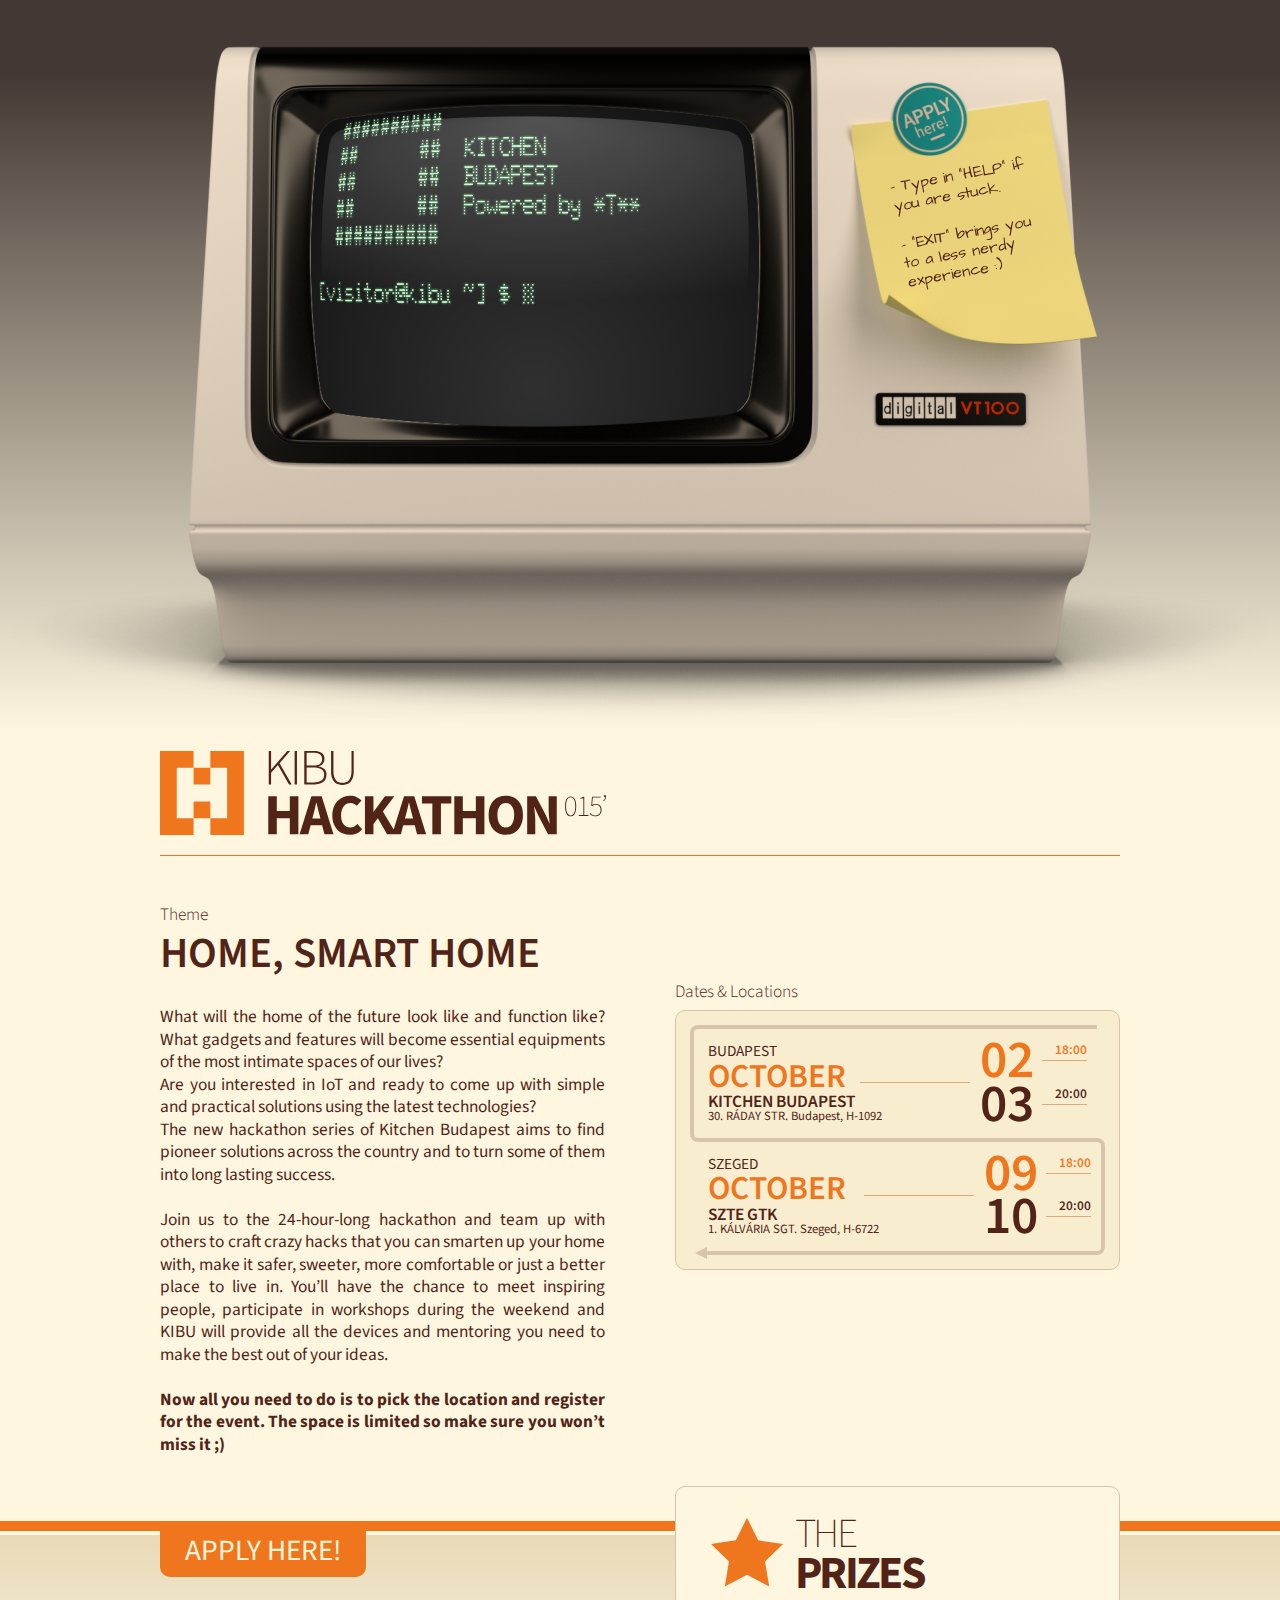
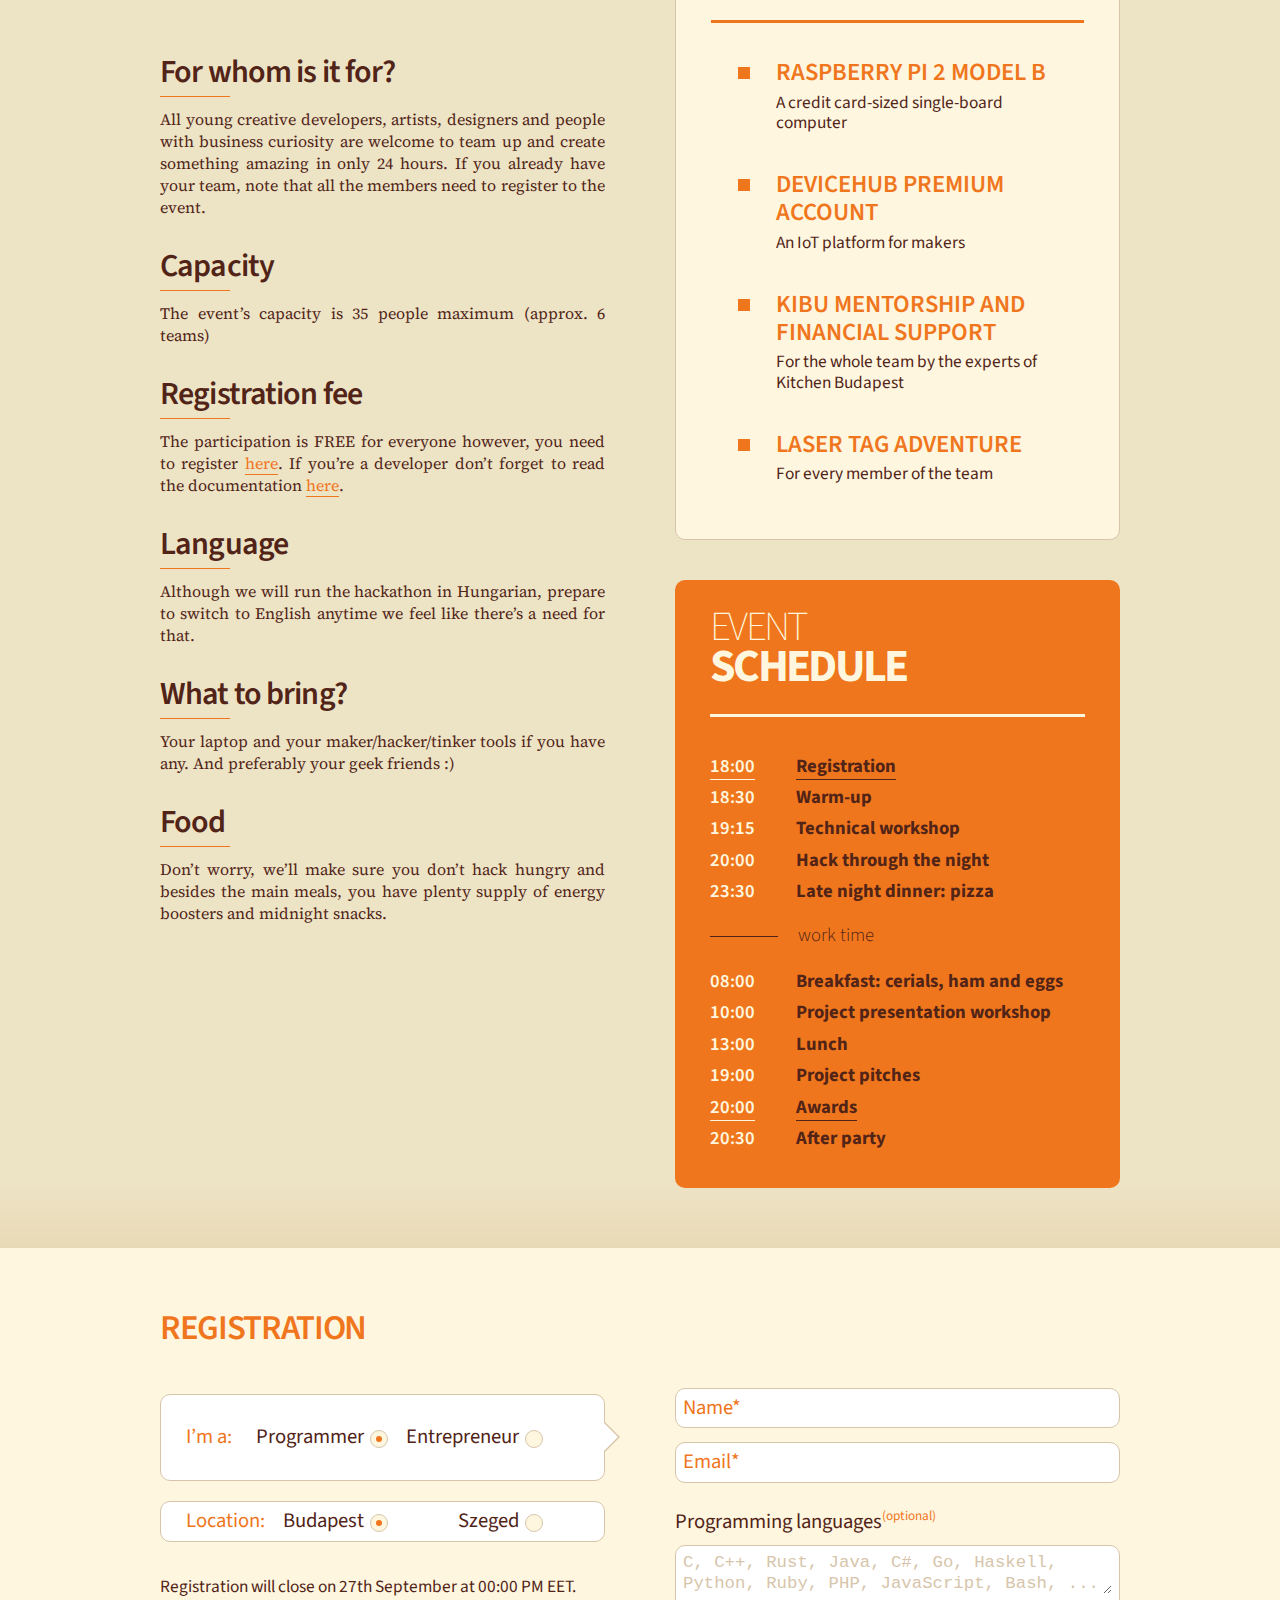
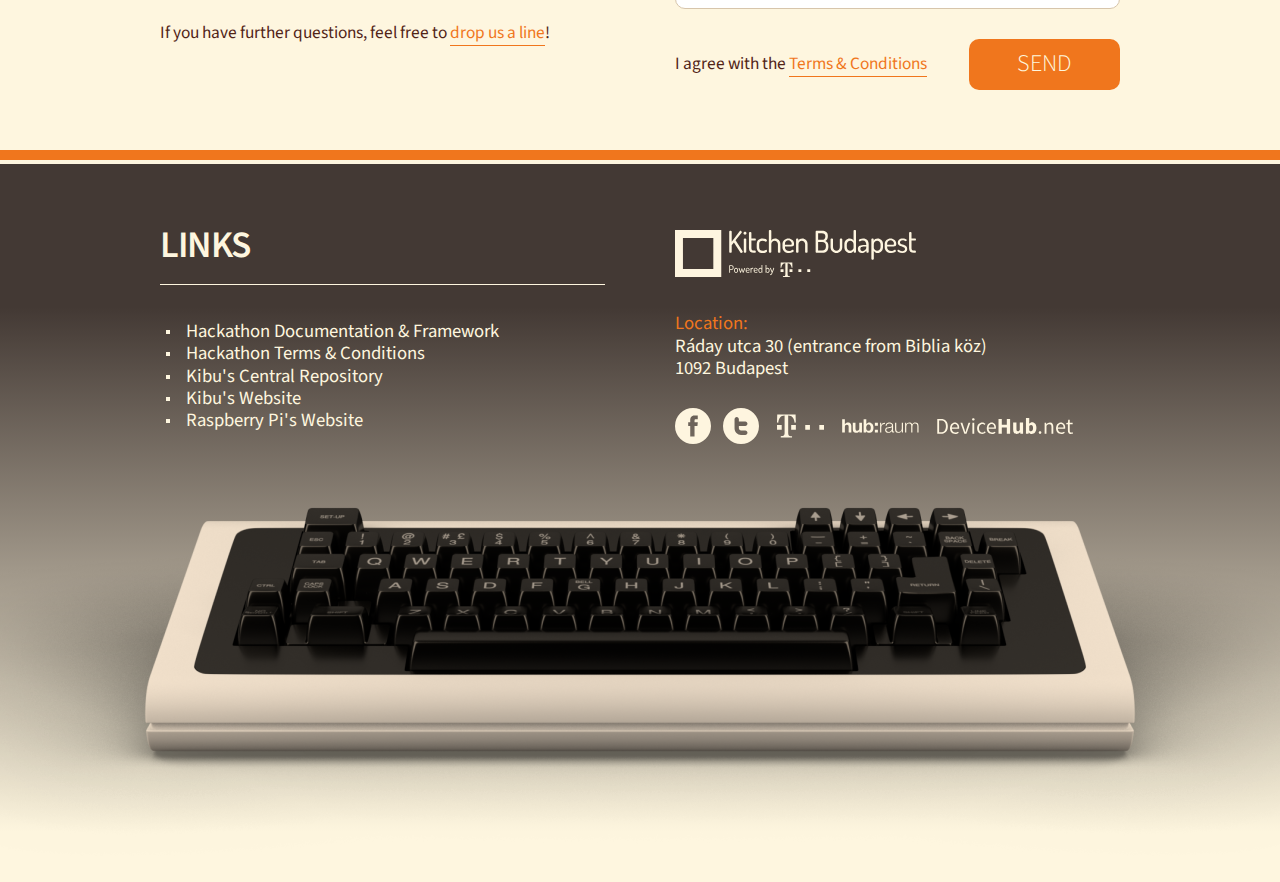
==== commit 4c0f9bce: "confirm, waiting and remind are now generated from template; jade_watch for templates added; fixed a" ====
--- a/index.test.html
+++ b/index.test.html
@@ -146,7 +146,7 @@
             <div class="detail-frame-info">
               <div>Language</div>
               <div>
-                Although the we will run the hackathon in
+                Although we will run the hackathon in
                 Hungarian, prepare to switch to English
                 anytime we feel like there&rsquo;s a need for
                 that.
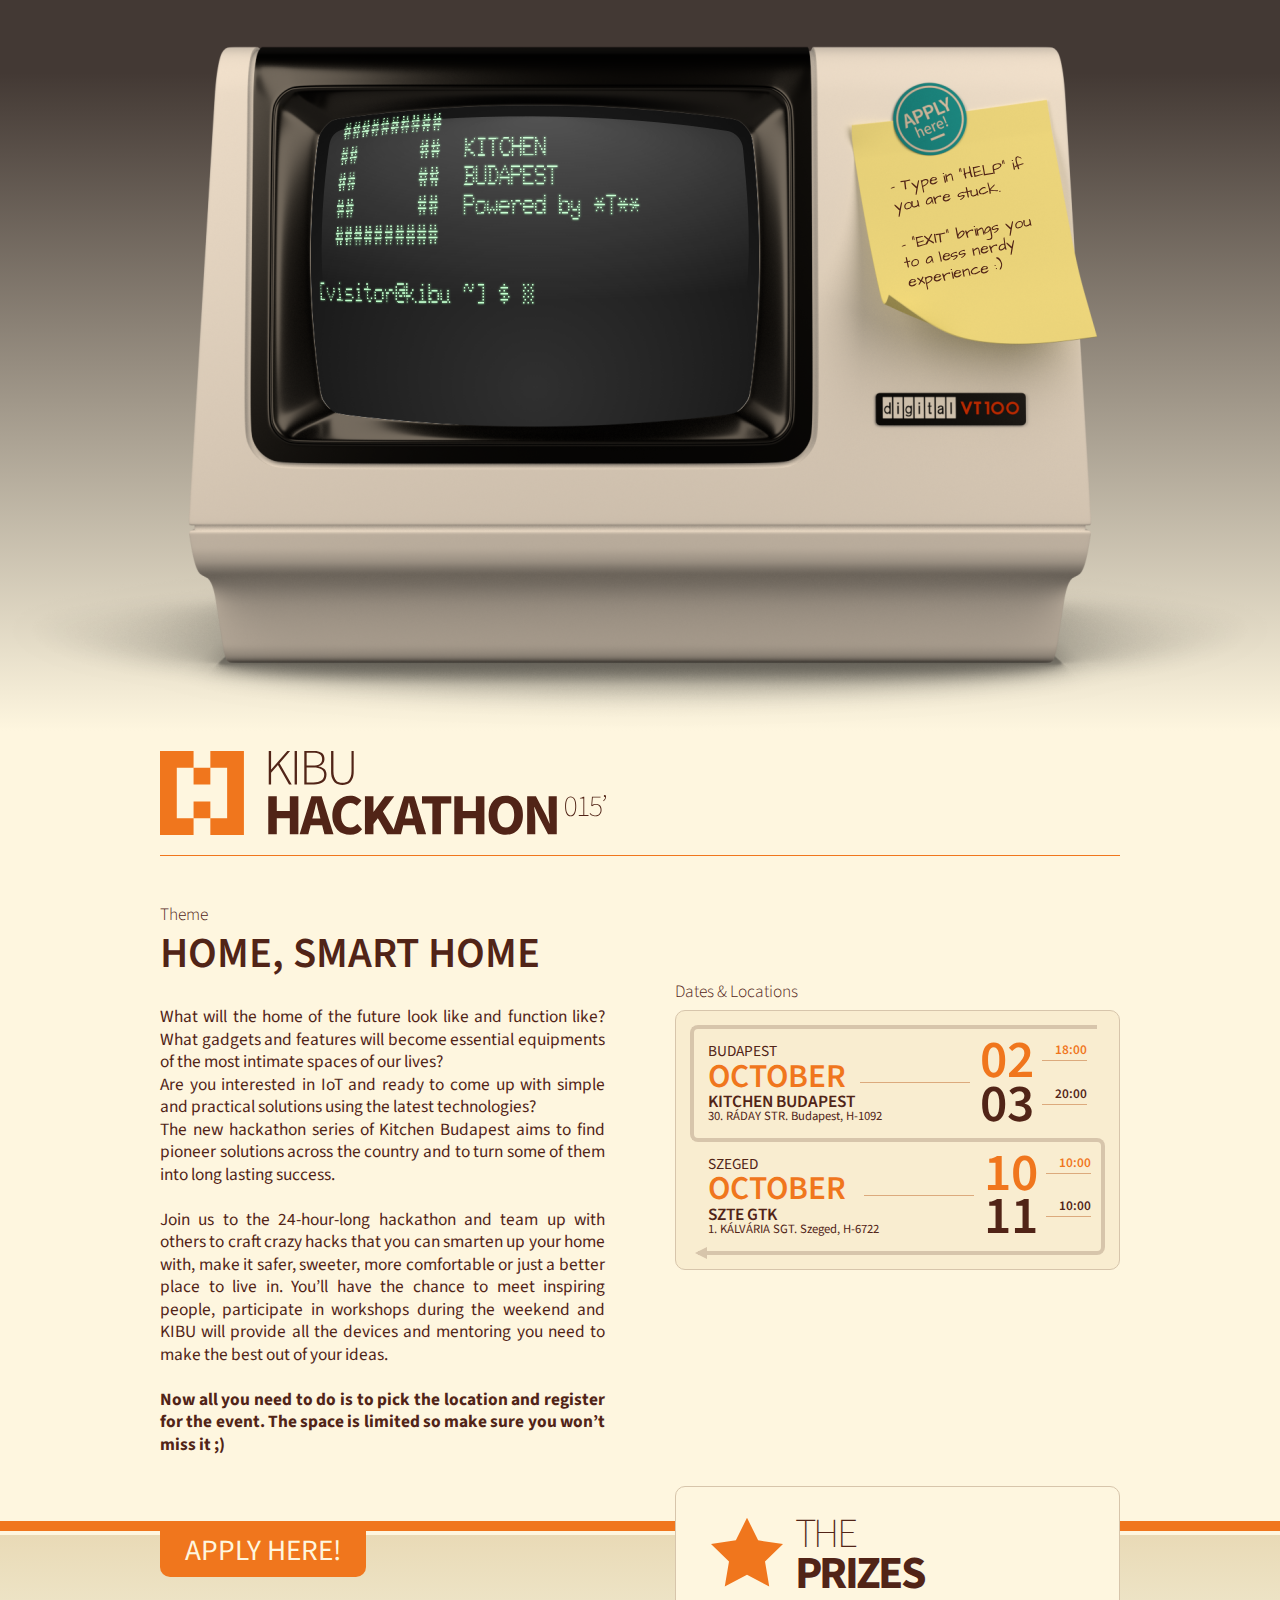
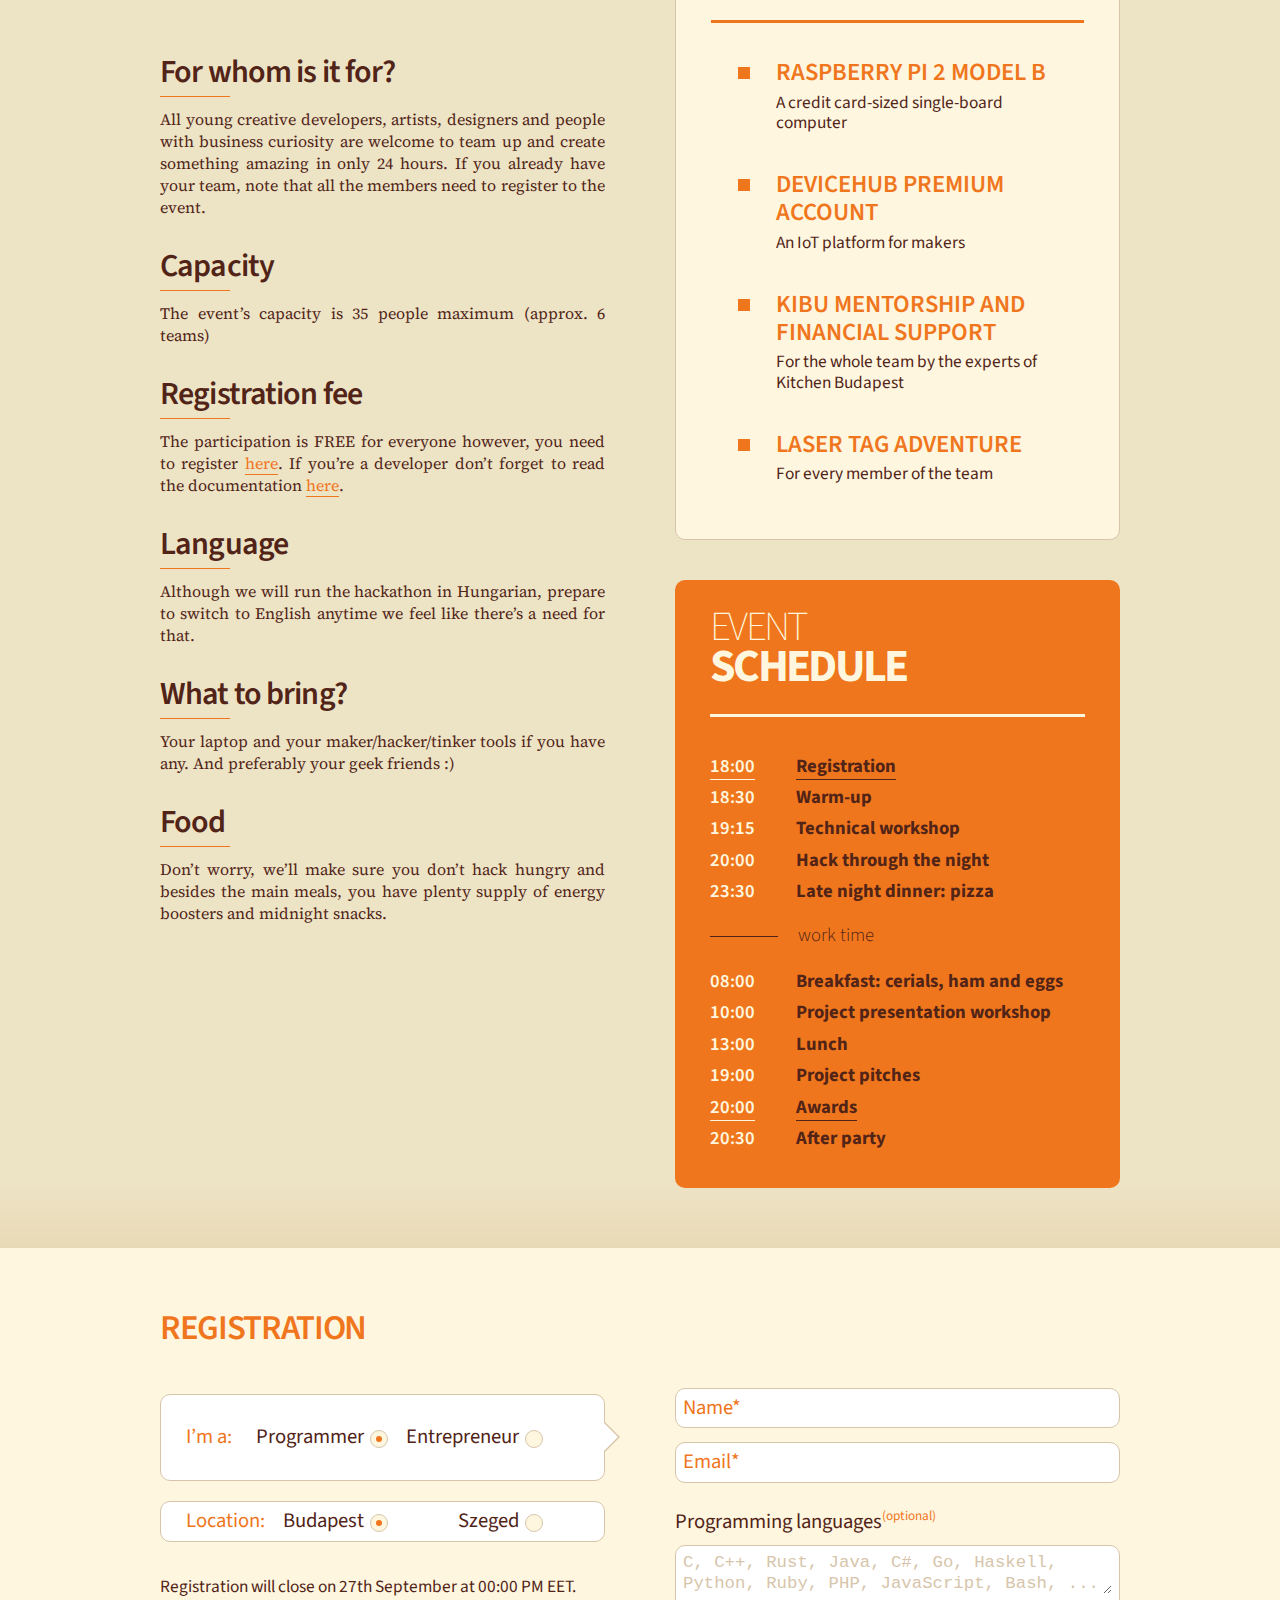
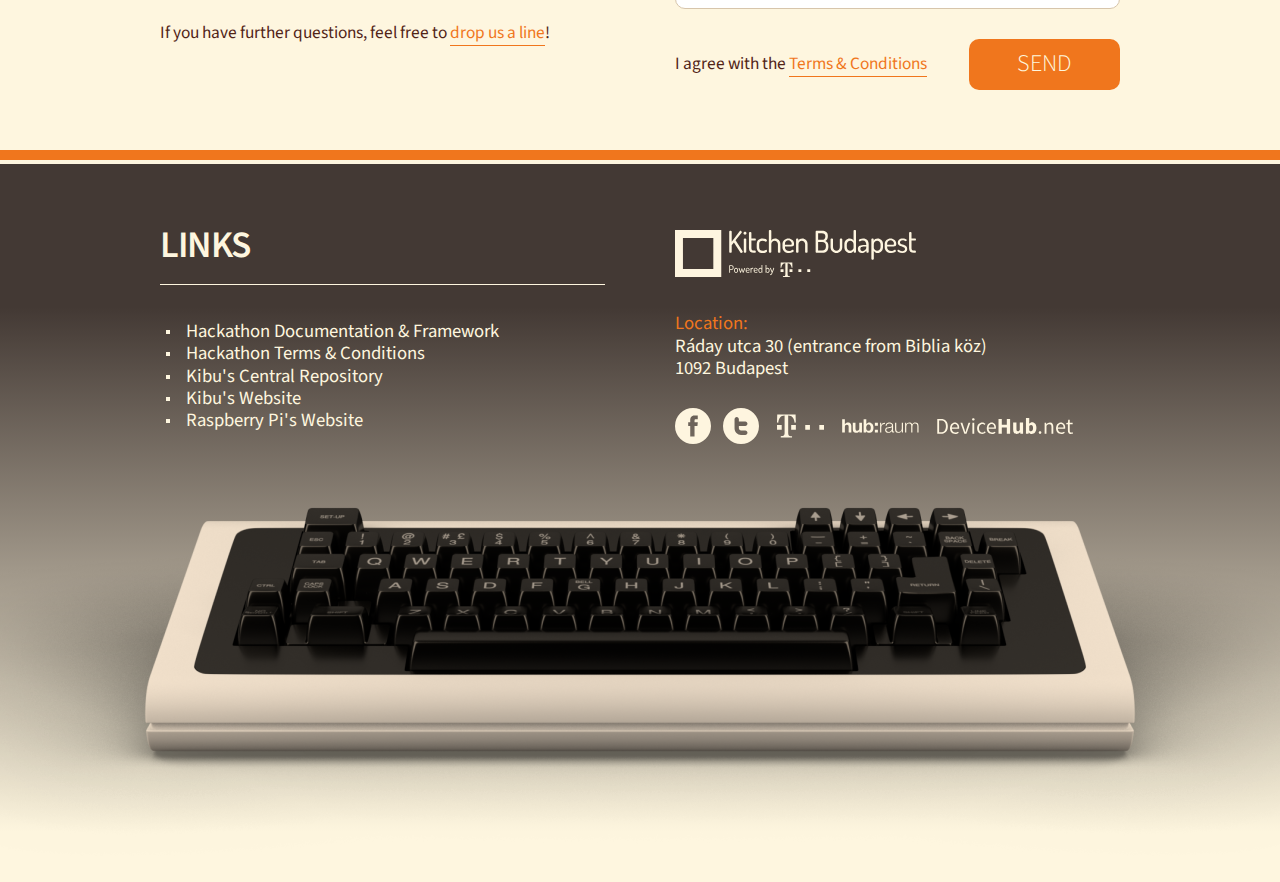
==== commit f9a1d335: "fixed date-time for szeged" ====
--- a/index.test.html
+++ b/index.test.html
@@ -104,8 +104,8 @@
                       <p>1. KÁLVÁRIA SGT. Szeged, H-6722</p>
                     </div>
                     <div>
-                      <p><span>09</span><span>18:00</span></p>
-                      <p><span>10</span><span>20:00</span></p>
+                      <p><span>10</span><span>10:00</span></p>
+                      <p><span>11</span><span>10:00</span></p>
                     </div>
                   </div>
                 </div>
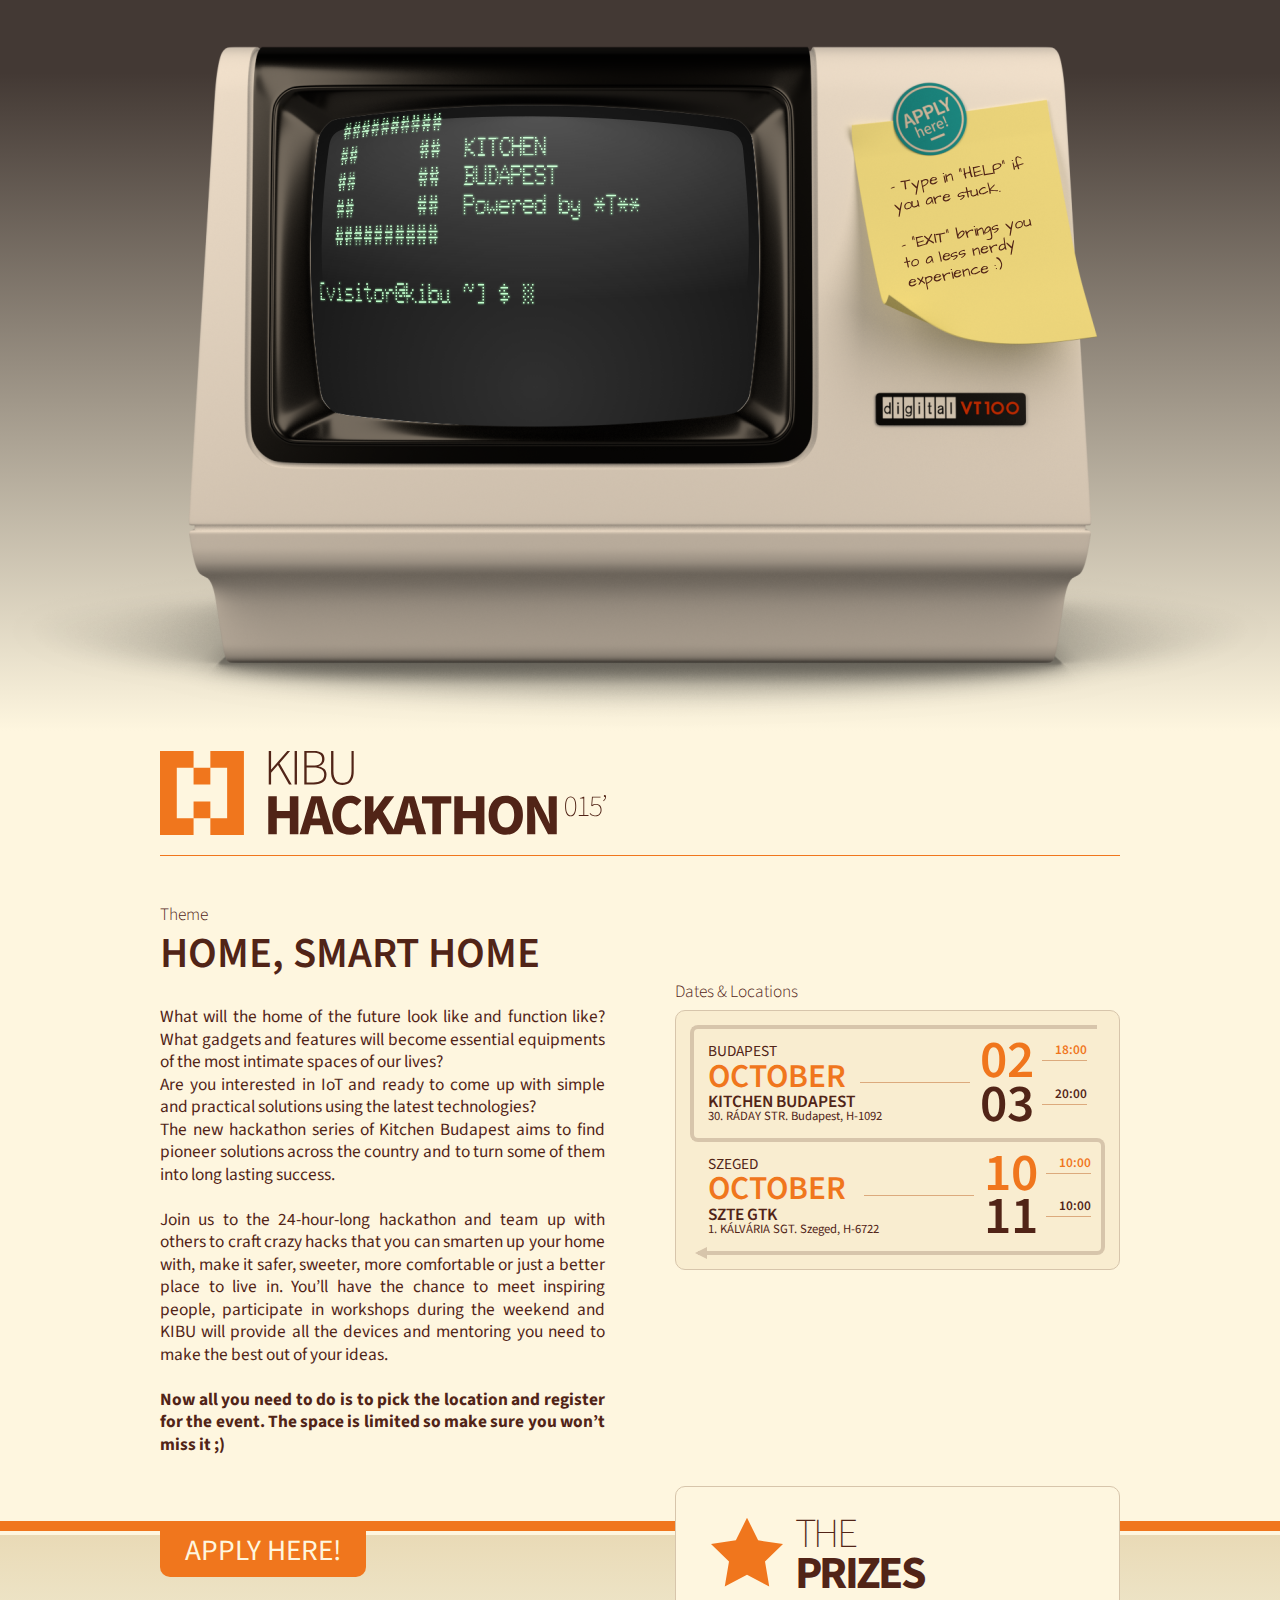
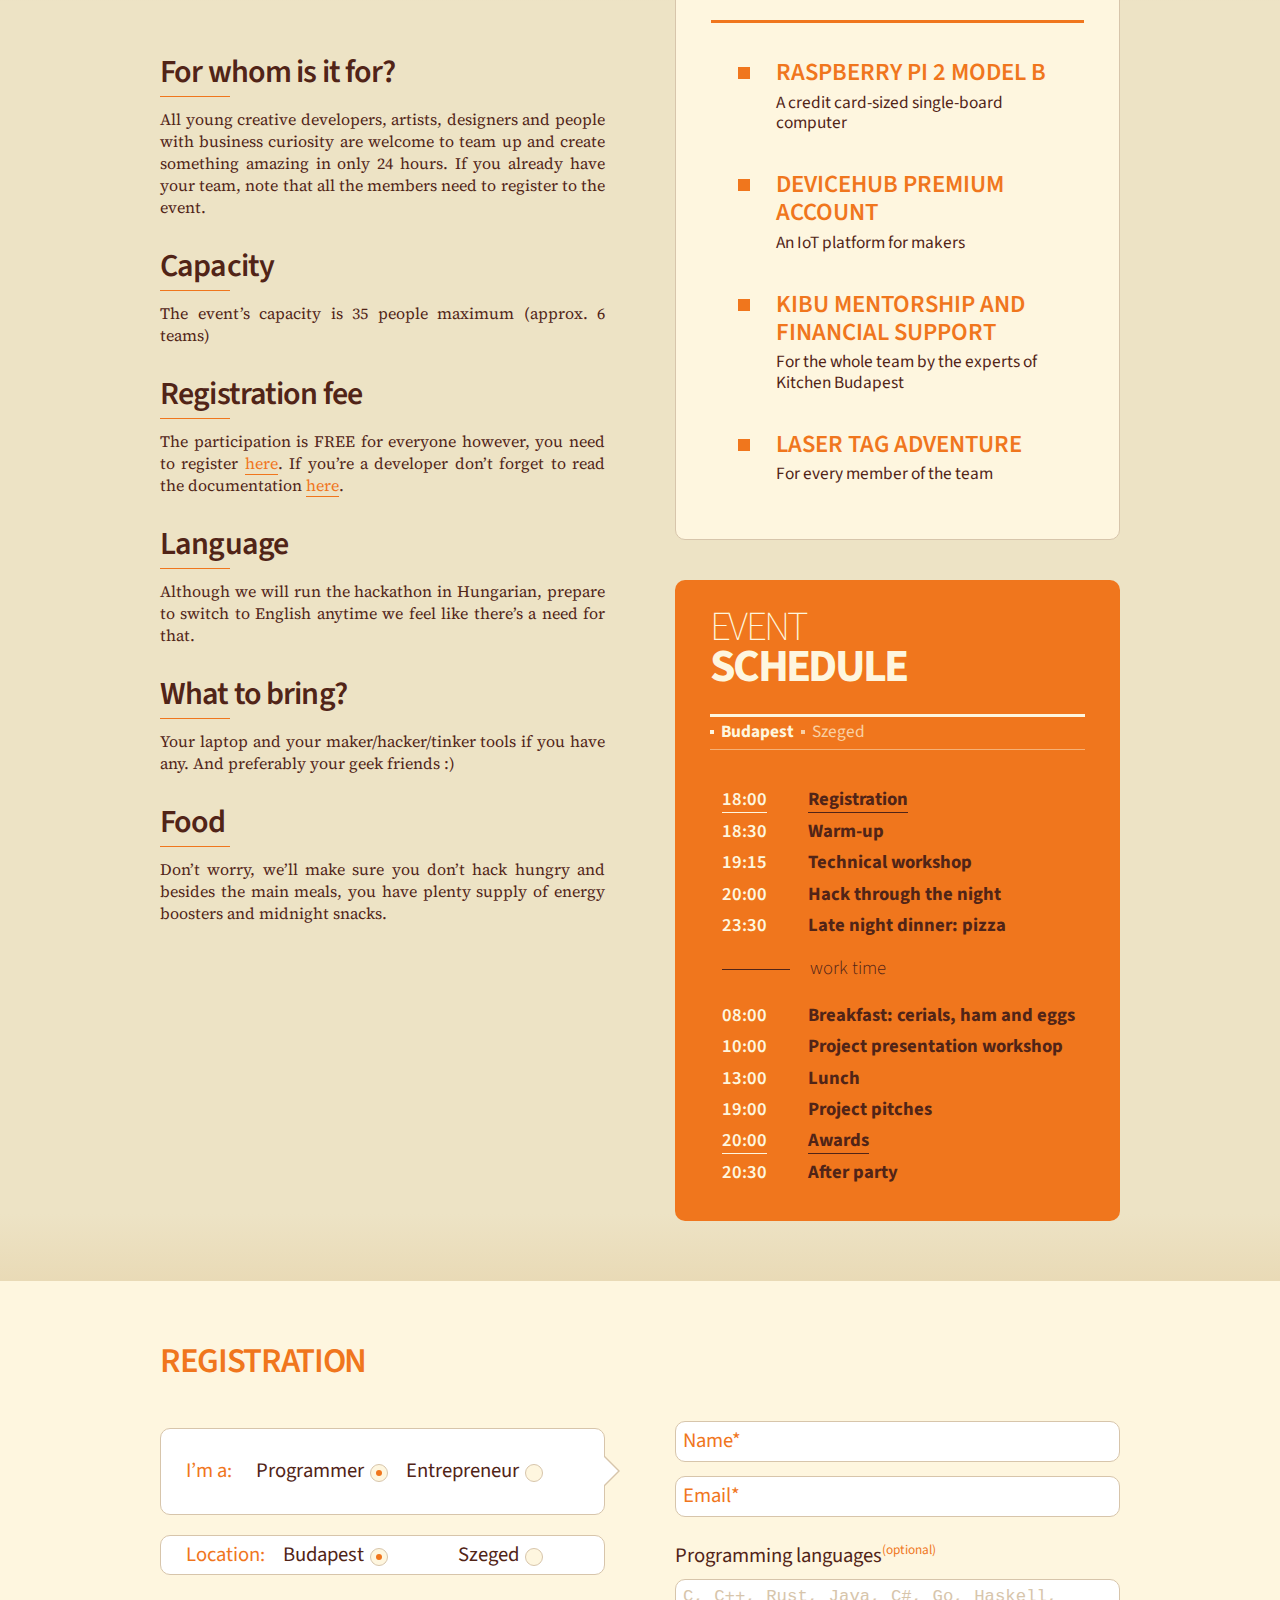
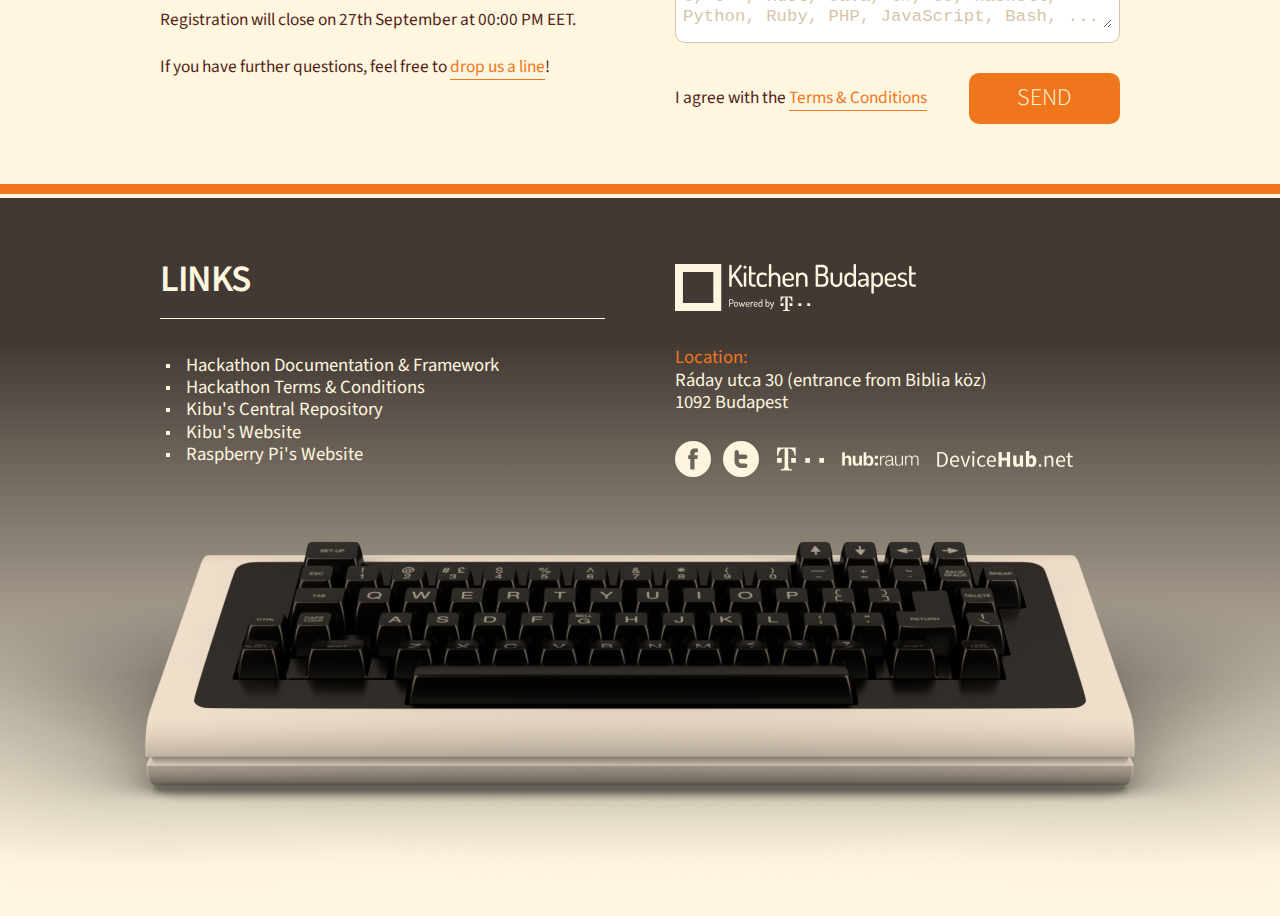
==== commit 111005d7: "schedule-switcher based on location added; all bins which has location data updated; minor tweaks" ====
--- a/index.test.html
+++ b/index.test.html
@@ -3,6 +3,9 @@
   <head>
     <meta charset="utf-8">
     <meta name="viewport" content="width=device-width, initial-scale=0.5">
+    <meta property="og:image" content="http://kitchenbudapest.github.io/openpage/img/Hackathon_FB_Ads.png">
+    <meta property="og:title" content="Home, Smart Home">
+    <meta property="og:url" content="http://hackathon.kibu.hu">
     <link rel="shortcut icon" href="http://kitchenbudapest.github.io/openpage/favicon.ico">
     <title>Kibu Hackathon 2015</title>
     <link rel="stylesheet" href="css/main.css">
@@ -199,18 +202,33 @@
             </div>
             <div id="detail-frame-schedule">
               <div id="detail-frame-schedule-head"><span>event</span><br><span>schedule</span></div>
-              <div class="detail-frame-schedule-timing detail-frame-schedule-timing-spec"><span>18:00</span><span>Registration</span></div>
-              <div class="detail-frame-schedule-timing"><span>18:30</span><span>Warm-up</span></div>
-              <div class="detail-frame-schedule-timing"><span>19:15</span><span>Technical workshop</span></div>
-              <div class="detail-frame-schedule-timing"><span>20:00</span><span>Hack through the night</span></div>
-              <div class="detail-frame-schedule-timing"><span>23:30</span><span>Late night dinner: pizza</span></div>
-              <div id="detail-frame-schedule-spec">work time</div>
-              <div class="detail-frame-schedule-timing"><span>08:00</span><span>Breakfast: cerials, ham and eggs</span></div>
-              <div class="detail-frame-schedule-timing"><span>10:00</span><span>Project presentation workshop</span></div>
-              <div class="detail-frame-schedule-timing"><span>13:00</span><span>Lunch</span></div>
-              <div class="detail-frame-schedule-timing"><span>19:00</span><span>Project pitches</span></div>
-              <div class="detail-frame-schedule-timing detail-frame-schedule-timing-spec"><span>20:00</span><span>Awards</span></div>
-              <div class="detail-frame-schedule-timing"><span>20:30</span><span>After party</span></div>
+              <div id="detail-frame-schedule-switch"><span id="detail-switch-budapest" class="detail-frame-switch-selected">Budapest</span><span id="detail-switch-szeged" class="detail-frame-switch-deselected">Szeged</span></div>
+              <div id="detail-budapest">
+                <div class="detail-frame-schedule-timing detail-frame-schedule-timing-spec"><span>18:00</span><span>Registration</span></div>
+                <div class="detail-frame-schedule-timing"><span>18:30</span><span>Warm-up</span></div>
+                <div class="detail-frame-schedule-timing"><span>19:15</span><span>Technical workshop</span></div>
+                <div class="detail-frame-schedule-timing"><span>20:00</span><span>Hack through the night</span></div>
+                <div class="detail-frame-schedule-timing"><span>23:30</span><span>Late night dinner: pizza</span></div>
+                <div id="detail-frame-schedule-spec">work time</div>
+                <div class="detail-frame-schedule-timing"><span>08:00</span><span>Breakfast: cerials, ham and eggs</span></div>
+                <div class="detail-frame-schedule-timing"><span>10:00</span><span>Project presentation workshop</span></div>
+                <div class="detail-frame-schedule-timing"><span>13:00</span><span>Lunch</span></div>
+                <div class="detail-frame-schedule-timing"><span>19:00</span><span>Project pitches</span></div>
+                <div class="detail-frame-schedule-timing detail-frame-schedule-timing-spec"><span>20:00</span><span>Awards</span></div>
+                <div class="detail-frame-schedule-timing"><span>20:30</span><span>After party</span></div>
+              </div>
+              <div id="detail-szeged">
+                <div class="detail-frame-schedule-timing detail-frame-schedule-timing-spec"><span>09:30</span><span>Registration</span></div>
+                <div class="detail-frame-schedule-timing"><span>10:00</span><span>Warm-up</span></div>
+                <div class="detail-frame-schedule-timing"><span>11:15</span><span>Technical workshop</span></div>
+                <div class="detail-frame-schedule-timing"><span>12:00</span><span>Lunch</span></div>
+                <div class="detail-frame-schedule-timing"><span>13:00</span><span>Hack through the day</span></div>
+                <div class="detail-frame-schedule-timing"><span>20:00</span><span>Dinner: pizza</span></div>
+                <div id="detail-frame-schedule-spec">work time</div>
+                <div class="detail-frame-schedule-timing"><span>08:00</span><span>Breakfast: cerials, sandwiches</span></div>
+                <div class="detail-frame-schedule-timing"><span>10:00</span><span>Project presentation workshop</span></div>
+                <div class="detail-frame-schedule-timing detail-frame-schedule-timing-spec"><span>11:00</span><span>Awards</span></div>
+              </div>
             </div>
           </div>
         </div>
--- a/css/main.css
+++ b/css/main.css
@@ -1 +1 @@
-@import url(http://fonts.googleapis.com/css?family=Architects+Daughter);@import url(http://fonts.googleapis.com/css?family=Source+Serif+Pro:400,600,700);@import url(http://fonts.googleapis.com/css?family=Source+Sans+Pro:200,300,400,600,700);html,body,div,span,applet,object,iframe,h1,h2,h3,h4,h5,h6,p,blockquote,pre,a,abbr,acronym,address,big,cite,code,del,dfn,em,img,ins,kbd,q,s,samp,small,strike,strong,sub,sup,tt,var,b,u,i,center,dl,dt,dd,ol,ul,li,fieldset,form,label,legend,table,caption,tbody,tfoot,thead,tr,th,td,article,aside,canvas,details,embed,figure,figcaption,footer,header,hgroup,menu,nav,output,ruby,section,summary,time,mark,audio,video{margin:0;padding:0;border:0;font:inherit;font-size:100%;vertical-align:baseline}html{line-height:1}ol,ul{list-style:none}table{border-collapse:collapse;border-spacing:0}caption,th,td{text-align:left;font-weight:normal;vertical-align:middle}q,blockquote{quotes:none}q:before,q:after,blockquote:before,blockquote:after{content:"";content:none}a img{border:none}article,aside,details,figcaption,figure,footer,header,hgroup,main,menu,nav,section,summary{display:block}body{width:100%;height:100%;min-width:465px;color:#512417;font-size:13pt;font-weight:400;font-family:"Source Sans Pro",sans-serif;line-height:1.2}@media all and (min-width: 465px) and (max-width: 1500px){body{overflow-x:hidden}}body a,body a:hover,body a:visited{color:#F0761D;border-bottom:1px solid #F0761D;text-decoration:none}body>div:first-of-type{display:block;position:relative;width:100%}.anchor a,.anchor a:hover,.anchor a:visited{margin:none;padding:none;border:none;width:0;height:0}.paragraph-1,.paragraph-2{display:table;width:445px;margin:0;-moz-box-sizing:border-box;-webkit-box-sizing:border-box;box-sizing:border-box}@media all and (max-width: 960px){.paragraph-1,.paragraph-2{margin:0 10px}}.paragraph-1{float:left}@media all and (max-width: 960px){.paragraph-1{float:none}}.paragraph-2{float:right}@media all and (max-width: 960px){.paragraph-2{float:none}}.paragraph-2-spec-1{position:relative;top:-170px;margin-bottom:-170px}@media all and (max-width: 960px){.paragraph-2-spec-1{top:0;margin-top:0;margin-bottom:0}}.paragraph-2-spec-2{position:relative;top:80px;margin-bottom:80px}@media all and (max-width: 960px){.paragraph-2-spec-2{top:0;margin-top:15px;margin-bottom:0}}#header{display:table;width:100%;background-image:url('[data-uri]');background-size:100%;background-image:-webkit-gradient(linear, 50% 0%, 50% 100%, color-stop(10%, #433934),color-stop(100%, #fef6df));background-image:-moz-linear-gradient(top, #433934 10%,#fef6df 100%);background-image:-webkit-linear-gradient(top, #433934 10%,#fef6df 100%);background-image:linear-gradient(to bottom, #433934 10%,#fef6df 100%)}@media all and (max-width: 960px){#header{display:none}}#header-terminal{display:block;position:relative;top:0;left:0;width:960px;height:731px;margin:0 auto}#header-terminal a,#header-terminal a:hover,#header-terminal a:visited{border:none}#header-terminal-display,#header-terminal-frame,#header-terminal-apply,#header-terminal-logo,#header-terminal-clicker,#header-terminal-postit{position:absolute}#header-terminal-display{z-index:100;top:89px;left:117px;-moz-transform-origin:0 0;-ms-transform-origin:0 0;-webkit-transform-origin:0 0;transform-origin:0 0;-moz-transform:scale(0.75, 0.75);-ms-transform:scale(0.75, 0.75);-webkit-transform:scale(0.75, 0.75);transform:scale(0.75, 0.75)}#header-terminal-frame{z-index:200;top:0;left:-170px}#header-terminal-apply{z-index:300;top:83px;left:733px;width:74px;height:73px;border-radius:50%}#header-terminal-logo{z-index:400;top:393px;left:715px;width:151px;height:33px;cursor:pointer}#header-terminal-clicker{z-index:500;top:85px;left:110px;width:525px;height:360px}#header-terminal-postit{z-index:600;width:140px;top:165px;left:738px;font-size:12pt;font-family:"Architects Daughter",cursive;-moz-transform:rotate(-10.5deg);-ms-transform:rotate(-10.5deg);-webkit-transform:rotate(-10.5deg);transform:rotate(-10.5deg)}#logo{display:table;width:100%;background:#FEF6DF}#logo-frame{display:table;width:960px;margin:0 auto;border-bottom:1px solid #F0761D}@media all and (max-width: 960px){#logo-frame{width:465px}}#logo-frame-img{display:block;margin:20px 0}#info{display:table;width:100%;background:#FEF6DF;border-bottom:10px solid #F0761D}#info-frame{display:table;width:960px;margin:0 auto;padding:50px 0 65px}@media all and (max-width: 960px){#info-frame{width:465px;padding-bottom:50px}}#info-frame-intro{text-align:justify;line-height:1.3}#info-frame-intro-title{text-transform:uppercase;line-height:1;font-size:32pt;font-weight:600;padding-bottom:30px}#info-frame-intro-summary{font-weight:700}#info-frame-info{display:table;margin:77px 0 40px}@media all and (max-width: 960px){#info-frame-info{margin:40px 0}}#info-frame-info-box{display:table;position:relative;width:445px;background:#F9EDD0;border-radius:10px;border:1px solid #D7C5AB;text-transform:uppercase;font-weight:600;-moz-box-sizing:border-box;-webkit-box-sizing:border-box;box-sizing:border-box}#info-frame-info-box-arrow{margin:14px;-moz-box-sizing:border-box;-webkit-box-sizing:border-box;box-sizing:border-box}#info-frame-info-box-arrow-up,#info-frame-info-box-arrow-down{position:relative;padding-top:15px;padding-bottom:15px;border:4px solid #D7C5AB;-moz-box-sizing:border-box;-webkit-box-sizing:border-box;box-sizing:border-box}#info-frame-info-box-arrow-up>div:first-of-type,#info-frame-info-box-arrow-down>div:first-of-type{display:table;line-height:1}#info-frame-info-box-arrow-up>div:first-of-type>p:nth-child(1),#info-frame-info-box-arrow-down>div:first-of-type>p:nth-child(1){text-transform:uppercase;font-size:11.5pt;font-weight:400}#info-frame-info-box-arrow-up>div:first-of-type>p:nth-child(2),#info-frame-info-box-arrow-down>div:first-of-type>p:nth-child(2){color:#F0761D;font-size:25pt}#info-frame-info-box-arrow-up>div:first-of-type>p:nth-child(3),#info-frame-info-box-arrow-down>div:first-of-type>p:nth-child(3){text-transform:uppercase;font-size:700;font-weight:11pt}#info-frame-info-box-arrow-up>div:first-of-type>p:nth-child(4),#info-frame-info-box-arrow-down>div:first-of-type>p:nth-child(4){text-transform:none;font-size:9.5pt;font-weight:400}#info-frame-info-box-arrow-up>div:last-of-type,#info-frame-info-box-arrow-down>div:last-of-type{position:absolute;top:5px;right:0;padding-right:10px}#info-frame-info-box-arrow-up>div:last-of-type>p>span:first-of-type,#info-frame-info-box-arrow-down>div:last-of-type>p>span:first-of-type{font-size:40pt;line-height:1}#info-frame-info-box-arrow-up>div:last-of-type>p>span:last-of-type,#info-frame-info-box-arrow-down>div:last-of-type>p>span:last-of-type{vertical-align:top;display:inline-block;width:45px;font-size:10pt;border-bottom:1px solid #DCAA7D;text-align:right;padding:8px 0 2px;margin-left:8px}#info-frame-info-box-arrow-up>div:last-of-type::before,#info-frame-info-box-arrow-down>div:last-of-type::before{content:'';position:absolute;top:45%;left:-120px;width:110px;border-top:1px solid #DCAA7D}#info-frame-info-box-arrow-up>div:last-of-type>p:first-of-type,#info-frame-info-box-arrow-down>div:last-of-type>p:first-of-type{color:#F0761D}#info-frame-info-box-arrow-up>div:last-of-type>p:last-of-type,#info-frame-info-box-arrow-down>div:last-of-type>p:last-of-type{position:relative;top:-10px}#info-frame-info-box-arrow-up{padding-left:14px;margin-right:8px;border-radius:8px 0 0 8px;border-right:none}#info-frame-info-box-arrow-down{padding-left:10px;top:-4px;margin-left:8px;margin-bottom:-4px;border-radius:0 8px 8px 0;border-left:none}#info-frame-info-box-arrow-down::before{position:absolute;bottom:-8px;left:-3px;width:0;height:0;content:'';border-top:6px solid transparent;border-bottom:6px solid transparent;border-right:12px solid #D7C5AB}.info-intro-subtitle{line-height:1;font-weight:300;margin-bottom:10px}#detail{display:table;width:100%;border-top:4px solid #FEF6DF;-moz-box-sizing:border-box;-webkit-box-sizing:border-box;box-sizing:border-box;background-image:url('[data-uri]');background-size:100%;background-image:-webkit-gradient(linear, 50% 0%, 50% 100%, color-stop(0%, #e9dab6),color-stop(5%, #ede3c5),color-stop(95%, #ede3c5),color-stop(100%, #e9dab6));background-image:-moz-linear-gradient(top, #e9dab6 0%,#ede3c5 5%,#ede3c5 95%,#e9dab6 100%);background-image:-webkit-linear-gradient(top, #e9dab6 0%,#ede3c5 5%,#ede3c5 95%,#e9dab6 100%);background-image:linear-gradient(to bottom, #e9dab6 0%,#ede3c5 5%,#ede3c5 95%,#e9dab6 100%)}#detail-frame{display:table;width:960px;margin:0 auto;-moz-box-sizing:border-box;-webkit-box-sizing:border-box;box-sizing:border-box}@media all and (max-width: 960px){#detail-frame{width:465px}}#detail-frame-apply{display:table;position:relative;top:-4px;margin-bottom:75px;padding:6px 25px 10px;background:#F0761D;color:#FEF6DF;line-height:1;font-size:22pt;text-align:center;text-transform:uppercase;border:none;border-radius:0 0 10px 10px}@media all and (max-width: 960px){#detail-frame-apply{margin-left:10px;margin-bottom:35px}}#detail-frame-prizes{position:relative;display:table;width:100%;padding:29px 35px;background:#FEF6DF;border:1px solid #D7C5AB;border-radius:10px;-moz-box-sizing:border-box;-webkit-box-sizing:border-box;box-sizing:border-box}#detail-frame-prizes-head{display:table;width:100%;padding-bottom:26px;margin-bottom:24px;border-bottom:3px solid #F0761D}#detail-frame-prizes-head-title{display:inline-block;line-height:0.9;letter-spacing:-2pt;margin-left:12px;text-transform:uppercase}#detail-frame-prizes-head-title>span:first-of-type{font-size:31pt;font-weight:200}#detail-frame-prizes-head-title>span:last-of-type{font-size:34.5pt;font-weight:700}#detail-frame-prizes-info{width:100%;padding-left:65px;padding-right:25px;-moz-box-sizing:border-box;-webkit-box-sizing:border-box;box-sizing:border-box}#detail-frame-schedule{display:table;position:relative;width:100%;margin:40px 0 60px;padding:29px 35px;background:#F0761D;border-radius:10px;-moz-box-sizing:border-box;-webkit-box-sizing:border-box;box-sizing:border-box}#detail-frame-schedule-head{width:100%;color:#FEF6DF;text-transform:uppercase;line-height:0.9;letter-spacing:-2pt;border-bottom:3px solid #FEF6DF;padding-bottom:26px;margin-bottom:38px;-moz-box-sizing:border-box;-webkit-box-sizing:border-box;box-sizing:border-box}#detail-frame-schedule-head>span:first-of-type{font-size:31pt;font-weight:200}#detail-frame-schedule-head>span:last-of-type{font-size:34.5pt;font-weight:700}#detail-frame-schedule-spec{padding:12px 0 24px;font-size:14pt;font-weight:300}#detail-frame-schedule-spec::before{display:inline-block;position:relative;width:68px;content:'';vertical-align:middle;margin-right:20px;border-bottom:1px solid #512417}.detail-frame-info{margin-bottom:32px;text-align:justify;font-family:"Source Serif Pro",serif;line-height:1.375;font-size:12pt}.detail-frame-info>div:first-child{margin-bottom:19px;font-family:"Source Sans Pro",sans-serif;font-size:24pt;font-weight:600;text-align:left;line-height:1;letter-spacing:-0.65pt}.detail-frame-info>div:first-child::after{display:block;position:relative;left:0;bottom:-8px;width:70px;content:'';border-top:1px solid #F0761D}.detail-frame-prizes-info-text{padding-bottom:25px}.detail-frame-prizes-info-text>div:first-child{padding-bottom:5px;color:#F0761D;font-size:18.5pt;font-weight:600;line-height:1.15;text-transform:uppercase}.detail-frame-prizes-info-text>div:first-child::before{position:relative;display:block;top:20px;left:-38px;width:12px;height:12px;content:'';background:#F0761D}.detail-frame-schedule-timing{margin-bottom:9px;font-size:14pt;font-weight:700}.detail-frame-schedule-timing>span:first-child{margin-right:41px;font-weight:600;color:#FEF6DF}.detail-frame-schedule-timing-spec>span:first-child{border-bottom:1px solid #FEF6DF}.detail-frame-schedule-timing-spec>span:last-child{border-bottom:1px solid #512417}#registration{display:table;position:relative;width:100%;background:#FEF6DF;border-bottom:10px solid #F0761D}#registration-frame{display:table;position:relative;width:960px;margin:0 auto;padding:60px 0}@media all and (max-width: 960px){#registration-frame{width:465px}}#registration-frame-title{padding-bottom:45px;color:#F0761D;text-transform:uppercase;font-weight:600;font-size:26pt;letter-spacing:-1pt}#registration-frame-error{display:table;clear:both;width:100%;-moz-box-sizing:border-box;-webkit-box-sizing:border-box;box-sizing:border-box}@media all and (max-width: 960px){#registration-frame-error{width:445px;margin-left:10px}}#registration-frame-error-frame{width:100%;margin-top:30px;padding:20px;background:#FADBB7;border-radius:10px;-moz-box-sizing:border-box;-webkit-box-sizing:border-box;box-sizing:border-box}#registration-frame-error-frame>p:first-of-type{margin-bottom:10px;color:#F0761D;text-transform:uppercase;font-size:20pt;font-weight:600}#registration-frame-error-frame>div{margin-bottom:5px}#registration-frame-error-frame>div>p:first-of-type{display:inline-block;width:70px;clear:both;font-weight:700;color:#DCAA7D}#registration-frame-error-frame>div>p:last-of-type{display:inline-block;clear:both}#registration-frame-role,#registration-frame-city{background:#fff;border-radius:10px;border:1px solid #D7C5AB;font-size:15.5pt;-moz-box-sizing:border-box;-webkit-box-sizing:border-box;box-sizing:border-box}#registration-frame-role-frame,#registration-frame-city-frame{position:relative;top:0;left:0;width:100%;height:100%;display:table;-moz-box-sizing:border-box;-webkit-box-sizing:border-box;box-sizing:border-box}#registration-frame-role-frame>span,#registration-frame-city-frame>span{float:left;color:#F0761D}#registration-frame-role-frame>div,#registration-frame-city-frame>div{position:relative;float:right}#registration-frame-role-frame>div>label:first-of-type,#registration-frame-city-frame>div>label:first-of-type{position:absolute;right:215px}#registration-frame-role-frame>div>label:last-of-type,#registration-frame-city-frame>div>label:last-of-type{position:absolute;right:60px}#registration-frame-role-frame>div>input[type='radio'],#registration-frame-city-frame>div>input[type='radio']{display:none}#registration-frame-role-frame>div>input[type='radio']+label>span,#registration-frame-city-frame>div>input[type='radio']+label>span{display:block;position:absolute;top:5px;right:-24px;width:16px;height:16px;margin-left:4px;margin-bottom:-3px;cursor:pointer;border-radius:50%;background:#FEF6DF;border:1px solid #D7C5AB}#registration-frame-role-frame>div>input[type='radio']:checked+label>span::after,#registration-frame-city-frame>div>input[type='radio']:checked+label>span::after{display:block;position:relative;top:5px;left:5px;width:6px;height:6px;content:'';border-radius:50%;background:#F0761D}#registration-frame-role-frame>label:nth-of-type(2),#registration-frame-city-frame>label:nth-of-type(2){margin-left:50px}#registration-frame-role{margin-bottom:20px}#registration-frame-role-frame{padding:30px 25px}#registration-frame-role-frame::before,#registration-frame-role-frame::after{position:absolute;content:'';width:0;height:0;left:100%;top:50%;border:solid transparent}@media all and (max-width: 960px){#registration-frame-role-frame::before,#registration-frame-role-frame::after{display:none}}#registration-frame-role-frame::before{border-left-color:#D7C5AB;border-width:16px;margin-top:-16px}#registration-frame-role-frame::after{border-left-color:#fff;margin-left:-1px;border-width:15px;margin-top:-15px}#registration-frame-city{margin-bottom:35px}#registration-frame-city-frame{padding:7px 25px}#registration-frame-info>p{margin-bottom:26px}#registration-frame-info>p>span{font-weight:700}#registration-frame-data{font-size:15.5pt}#registration-frame-data-name{margin-bottom:14px}#registration-frame-data-mail{margin-bottom:25px}#registration-frame-data-name>div,#registration-frame-data-name>span,#registration-frame-data-mail>div,#registration-frame-data-mail>span{display:block}#registration-frame-data-name>div,#registration-frame-data-mail>div{float:left;color:#F0761D}#registration-frame-data-name>span,#registration-frame-data-mail>span{padding-left:5px;overflow:hidden}#registration-frame-data-name,#registration-frame-data-mail,#registration-frame-data-lang-frame{width:100%;border-radius:10px;padding:7px;overflow:hidden;-moz-box-sizing:border-box;-webkit-box-sizing:border-box;box-sizing:border-box}#registration-frame-data-name *,#registration-frame-data-name *:focus,#registration-frame-data-mail *,#registration-frame-data-mail *:focus,#registration-frame-data-lang-frame *,#registration-frame-data-lang-frame *:focus{outline:none;border:none;-moz-box-shadow:none;-webkit-box-shadow:none;box-shadow:none}#registration-frame-data-name-input,#registration-frame-data-mail-input,#registration-frame-data-lang-frame-input{width:100%;padding:0;border:none;font-weight:200;font-size:13pt;line-height:1.2}#registration-frame-data-name-input::-webkit-input-placeholder,#registration-frame-data-mail-input::-webkit-input-placeholder,#registration-frame-data-lang-frame-input::-webkit-input-placeholder{color:#D7C5AB}#registration-frame-data-name-input:-moz-placeholder,#registration-frame-data-mail-input:-moz-placeholder,#registration-frame-data-lang-frame-input:-moz-placeholder{color:#D7C5AB}#registration-frame-data-name-input::-moz-placeholder,#registration-frame-data-mail-input::-moz-placeholder,#registration-frame-data-lang-frame-input::-moz-placeholder{color:#D7C5AB}#registration-frame-data-name-input:-ms-input-placeholder,#registration-frame-data-mail-input:-ms-input-placeholder,#registration-frame-data-lang-frame-input:-ms-input-placeholder{color:#D7C5AB}#registration-frame-data-lang{margin-bottom:30px}#registration-frame-data-lang>div:first-child{margin-bottom:10px}#registration-frame-data-lang>div:first-child>span:first-child{color:#F0761D;font-size:10pt;vertical-align:super}#registration-frame-data-lang-frame-input{max-width:100%;min-width:100%;min-height:35px;resize:vertical;overflow:hidden;outline:none;word-wrap:break-word;-moz-box-sizing:border-box;-webkit-box-sizing:border-box;box-sizing:border-box}#registration-frame-data-send{display:table;position:relative;width:100%;cursor:pointer}#registration-frame-data-send div:first-child{float:left;position:absolute;top:30%;font-size:13pt}#registration-frame-data-send-button{float:right;background:#F0761D;padding:11px 48px;border-radius:10px;text-transform:uppercase;color:#FEF6DF;font-size:18pt;font-weight:300}.registration-basic{background:#fff;border:#D7C5AB solid 1px}.registration-error{background:#FADBB7;border:#F0761D solid 1px}#footer{display:table;position:relative;width:100%;border-top:4px solid #FEF6DF;-moz-box-sizing:border-box;-webkit-box-sizing:border-box;box-sizing:border-box;background-image:url('[data-uri]');background-size:100%;background-image:-webkit-gradient(linear, 50% 0%, 50% 100%, color-stop(20%, #433934),color-stop(93%, #fef6df));background-image:-moz-linear-gradient(top, #433934 20%,#fef6df 93%);background-image:-webkit-linear-gradient(top, #433934 20%,#fef6df 93%);background-image:linear-gradient(to bottom, #433934 20%,#fef6df 93%)}@media all and (max-width: 960px){#footer{background-image:url('[data-uri]');background-size:100%;background-image:-webkit-gradient(linear, 50% 0%, 50% 100%, color-stop(5%, #433934),color-stop(95%, #d7c5ab));background-image:-moz-linear-gradient(top, #433934 5%,#d7c5ab 95%);background-image:-webkit-linear-gradient(top, #433934 5%,#d7c5ab 95%);background-image:linear-gradient(to bottom, #433934 5%,#d7c5ab 95%)}}#footer-frame{display:table;position:relative;width:960px;margin:0 auto;padding-top:60px;color:#FEF6DF;font-size:14pt}@media all and (max-width: 960px){#footer-frame{width:465px;padding-bottom:60px}}#footer-frame-title{width:100%;margin-bottom:35px;padding-bottom:15px;border-bottom:1px solid #FEF6DF;font-size:28pt;font-weight:600;letter-spacing:-1pt;text-transform:uppercase}#footer-frame-links a,#footer-frame-links a:hover,#footer-frame-links a:visited{display:block;margin:none;padding:none;border:none;color:#FEF6DF}#footer-frame-links a::before{display:inline-block;position:relative;bottom:3px;width:4px;height:4px;margin-left:6px;margin-right:16px;content:'';background:#FEF6DF}#footer-frame-info a,#footer-frame-info a:hover,#footer-frame-info a:visited{border:none;margin:none;padding:none}#footer-frame-info>a:first-of-type{display:table;margin-top:6px;margin-bottom:30px}@media all and (max-width: 960px){#footer-frame-info>a:first-of-type{margin-top:45px}}#footer-frame-info>p:first-of-type{color:#F0761D}#footer-frame-info>div:last-of-type>a:not(:first-of-type){display:inline-block;margin-top:28px}#footer-frame-info>div:last-of-type>a:nth-child(2){margin-left:12px}#footer-frame-info>div:last-of-type>a:nth-child(n+3){margin-left:18px}#footer-frame>div:last-of-type{display:table;margin-left:-270px;margin-right:-270px}@media all and (max-width: 960px){#footer-frame>div:last-of-type{display:none}}
+@import url(http://fonts.googleapis.com/css?family=Architects+Daughter);@import url(http://fonts.googleapis.com/css?family=Source+Serif+Pro:400,600,700);@import url(http://fonts.googleapis.com/css?family=Source+Sans+Pro:200,300,400,600,700);html,body,div,span,applet,object,iframe,h1,h2,h3,h4,h5,h6,p,blockquote,pre,a,abbr,acronym,address,big,cite,code,del,dfn,em,img,ins,kbd,q,s,samp,small,strike,strong,sub,sup,tt,var,b,u,i,center,dl,dt,dd,ol,ul,li,fieldset,form,label,legend,table,caption,tbody,tfoot,thead,tr,th,td,article,aside,canvas,details,embed,figure,figcaption,footer,header,hgroup,menu,nav,output,ruby,section,summary,time,mark,audio,video{margin:0;padding:0;border:0;font:inherit;font-size:100%;vertical-align:baseline}html{line-height:1}ol,ul{list-style:none}table{border-collapse:collapse;border-spacing:0}caption,th,td{text-align:left;font-weight:normal;vertical-align:middle}q,blockquote{quotes:none}q:before,q:after,blockquote:before,blockquote:after{content:"";content:none}a img{border:none}article,aside,details,figcaption,figure,footer,header,hgroup,main,menu,nav,section,summary{display:block}body{width:100%;height:100%;min-width:465px;color:#512417;font-size:13pt;font-weight:400;font-family:"Source Sans Pro",sans-serif;line-height:1.2}@media all and (min-width: 465px) and (max-width: 1500px){body{overflow-x:hidden}}body a,body a:hover,body a:visited{color:#F0761D;border-bottom:1px solid #F0761D;text-decoration:none}body>div:first-of-type{display:block;position:relative;width:100%}.anchor a,.anchor a:hover,.anchor a:visited{margin:none;padding:none;border:none;width:0;height:0}.paragraph-1,.paragraph-2{display:table;width:445px;margin:0;-moz-box-sizing:border-box;-webkit-box-sizing:border-box;box-sizing:border-box}@media all and (max-width: 960px){.paragraph-1,.paragraph-2{margin:0 10px}}.paragraph-1{float:left}@media all and (max-width: 960px){.paragraph-1{float:none}}.paragraph-2{float:right}@media all and (max-width: 960px){.paragraph-2{float:none}}.paragraph-2-spec-1{position:relative;top:-170px;margin-bottom:-170px}@media all and (max-width: 960px){.paragraph-2-spec-1{top:0;margin-top:0;margin-bottom:0}}.paragraph-2-spec-2{position:relative;top:80px;margin-bottom:80px}@media all and (max-width: 960px){.paragraph-2-spec-2{top:0;margin-top:15px;margin-bottom:0}}#header{display:table;width:100%;background-image:url('[data-uri]');background-size:100%;background-image:-webkit-gradient(linear, 50% 0%, 50% 100%, color-stop(10%, #433934),color-stop(100%, #fef6df));background-image:-moz-linear-gradient(top, #433934 10%,#fef6df 100%);background-image:-webkit-linear-gradient(top, #433934 10%,#fef6df 100%);background-image:linear-gradient(to bottom, #433934 10%,#fef6df 100%)}@media all and (max-width: 960px){#header{display:none}}#header-terminal{display:block;position:relative;top:0;left:0;width:960px;height:731px;margin:0 auto}#header-terminal a,#header-terminal a:hover,#header-terminal a:visited{border:none}#header-terminal-display,#header-terminal-frame,#header-terminal-apply,#header-terminal-logo,#header-terminal-clicker,#header-terminal-postit{position:absolute}#header-terminal-display{z-index:100;top:89px;left:117px;-moz-transform-origin:0 0;-ms-transform-origin:0 0;-webkit-transform-origin:0 0;transform-origin:0 0;-moz-transform:scale(0.75, 0.75);-ms-transform:scale(0.75, 0.75);-webkit-transform:scale(0.75, 0.75);transform:scale(0.75, 0.75)}#header-terminal-frame{z-index:200;top:0;left:-170px}#header-terminal-apply{z-index:300;top:83px;left:733px;width:74px;height:73px;border-radius:50%}#header-terminal-logo{z-index:400;top:393px;left:715px;width:151px;height:33px;cursor:pointer}#header-terminal-clicker{z-index:500;top:85px;left:110px;width:525px;height:360px}#header-terminal-postit{z-index:600;width:140px;top:165px;left:738px;font-size:12pt;font-family:"Architects Daughter",cursive;-moz-transform:rotate(-10.5deg);-ms-transform:rotate(-10.5deg);-webkit-transform:rotate(-10.5deg);transform:rotate(-10.5deg)}#logo{display:table;width:100%;background:#FEF6DF}#logo-frame{display:table;width:960px;margin:0 auto;border-bottom:1px solid #F0761D}@media all and (max-width: 960px){#logo-frame{width:465px}}#logo-frame-img{display:block;margin:20px 0}#info{display:table;width:100%;background:#FEF6DF;border-bottom:10px solid #F0761D}#info-frame{display:table;width:960px;margin:0 auto;padding:50px 0 65px}@media all and (max-width: 960px){#info-frame{width:465px;padding-bottom:50px}}#info-frame-intro{text-align:justify;line-height:1.3}#info-frame-intro-title{text-transform:uppercase;line-height:1;font-size:32pt;font-weight:600;padding-bottom:30px}#info-frame-intro-summary{font-weight:700}#info-frame-info{display:table;margin:77px 0 40px}@media all and (max-width: 960px){#info-frame-info{margin:40px 0}}#info-frame-info-box{display:table;position:relative;width:445px;background:#F9EDD0;border-radius:10px;border:1px solid #D7C5AB;text-transform:uppercase;font-weight:600;-moz-box-sizing:border-box;-webkit-box-sizing:border-box;box-sizing:border-box}#info-frame-info-box-arrow{margin:14px;-moz-box-sizing:border-box;-webkit-box-sizing:border-box;box-sizing:border-box}#info-frame-info-box-arrow-up,#info-frame-info-box-arrow-down{position:relative;padding-top:15px;padding-bottom:15px;border:4px solid #D7C5AB;-moz-box-sizing:border-box;-webkit-box-sizing:border-box;box-sizing:border-box}#info-frame-info-box-arrow-up>div:first-of-type,#info-frame-info-box-arrow-down>div:first-of-type{display:table;line-height:1}#info-frame-info-box-arrow-up>div:first-of-type>p:nth-child(1),#info-frame-info-box-arrow-down>div:first-of-type>p:nth-child(1){text-transform:uppercase;font-size:11.5pt;font-weight:400}#info-frame-info-box-arrow-up>div:first-of-type>p:nth-child(2),#info-frame-info-box-arrow-down>div:first-of-type>p:nth-child(2){color:#F0761D;font-size:25pt}#info-frame-info-box-arrow-up>div:first-of-type>p:nth-child(3),#info-frame-info-box-arrow-down>div:first-of-type>p:nth-child(3){text-transform:uppercase;font-size:700;font-weight:11pt}#info-frame-info-box-arrow-up>div:first-of-type>p:nth-child(4),#info-frame-info-box-arrow-down>div:first-of-type>p:nth-child(4){text-transform:none;font-size:9.5pt;font-weight:400}#info-frame-info-box-arrow-up>div:last-of-type,#info-frame-info-box-arrow-down>div:last-of-type{position:absolute;top:5px;right:0;padding-right:10px}#info-frame-info-box-arrow-up>div:last-of-type>p>span:first-of-type,#info-frame-info-box-arrow-down>div:last-of-type>p>span:first-of-type{font-size:40pt;line-height:1}#info-frame-info-box-arrow-up>div:last-of-type>p>span:last-of-type,#info-frame-info-box-arrow-down>div:last-of-type>p>span:last-of-type{vertical-align:top;display:inline-block;width:45px;font-size:10pt;border-bottom:1px solid #DCAA7D;text-align:right;padding:8px 0 2px;margin-left:8px}#info-frame-info-box-arrow-up>div:last-of-type::before,#info-frame-info-box-arrow-down>div:last-of-type::before{content:'';position:absolute;top:45%;left:-120px;width:110px;border-top:1px solid #DCAA7D}#info-frame-info-box-arrow-up>div:last-of-type>p:first-of-type,#info-frame-info-box-arrow-down>div:last-of-type>p:first-of-type{color:#F0761D}#info-frame-info-box-arrow-up>div:last-of-type>p:last-of-type,#info-frame-info-box-arrow-down>div:last-of-type>p:last-of-type{position:relative;top:-10px}#info-frame-info-box-arrow-up{padding-left:14px;margin-right:8px;border-radius:8px 0 0 8px;border-right:none}#info-frame-info-box-arrow-down{padding-left:10px;top:-4px;margin-left:8px;margin-bottom:-4px;border-radius:0 8px 8px 0;border-left:none}#info-frame-info-box-arrow-down::before{position:absolute;bottom:-8px;left:-3px;width:0;height:0;content:'';border-top:6px solid transparent;border-bottom:6px solid transparent;border-right:12px solid #D7C5AB}.info-intro-subtitle{line-height:1;font-weight:300;margin-bottom:10px}#detail{display:table;width:100%;border-top:4px solid #FEF6DF;-moz-box-sizing:border-box;-webkit-box-sizing:border-box;box-sizing:border-box;background-image:url('[data-uri]');background-size:100%;background-image:-webkit-gradient(linear, 50% 0%, 50% 100%, color-stop(0%, #e9dab6),color-stop(5%, #ede3c5),color-stop(95%, #ede3c5),color-stop(100%, #e9dab6));background-image:-moz-linear-gradient(top, #e9dab6 0%,#ede3c5 5%,#ede3c5 95%,#e9dab6 100%);background-image:-webkit-linear-gradient(top, #e9dab6 0%,#ede3c5 5%,#ede3c5 95%,#e9dab6 100%);background-image:linear-gradient(to bottom, #e9dab6 0%,#ede3c5 5%,#ede3c5 95%,#e9dab6 100%)}#detail-frame{display:table;width:960px;margin:0 auto;-moz-box-sizing:border-box;-webkit-box-sizing:border-box;box-sizing:border-box}@media all and (max-width: 960px){#detail-frame{width:465px}}#detail-frame-apply{display:table;position:relative;top:-4px;margin-bottom:75px;padding:6px 25px 10px;background:#F0761D;color:#FEF6DF;line-height:1;font-size:22pt;text-align:center;text-transform:uppercase;border:none;border-radius:0 0 10px 10px}@media all and (max-width: 960px){#detail-frame-apply{margin-left:10px;margin-bottom:35px}}#detail-frame-prizes{position:relative;display:table;width:100%;padding:29px 35px;background:#FEF6DF;border:1px solid #D7C5AB;border-radius:10px;-moz-box-sizing:border-box;-webkit-box-sizing:border-box;box-sizing:border-box}#detail-frame-prizes-head{display:table;width:100%;padding-bottom:26px;margin-bottom:24px;border-bottom:3px solid #F0761D}#detail-frame-prizes-head-title{display:inline-block;line-height:0.9;letter-spacing:-2pt;margin-left:12px;text-transform:uppercase}#detail-frame-prizes-head-title>span:first-of-type{font-size:31pt;font-weight:200}#detail-frame-prizes-head-title>span:last-of-type{font-size:34.5pt;font-weight:700}#detail-frame-prizes-info{width:100%;padding-left:65px;padding-right:25px;-moz-box-sizing:border-box;-webkit-box-sizing:border-box;box-sizing:border-box}#detail-frame-schedule{display:table;position:relative;width:100%;margin:40px 0 60px;padding:29px 35px;background:#F0761D;border-radius:10px;-moz-box-sizing:border-box;-webkit-box-sizing:border-box;box-sizing:border-box}#detail-frame-schedule-head{width:100%;color:#FEF6DF;text-transform:uppercase;line-height:0.9;letter-spacing:-2pt;border-bottom:3px solid #FEF6DF;padding-bottom:26px;margin-bottom:5px;-moz-box-sizing:border-box;-webkit-box-sizing:border-box;box-sizing:border-box}#detail-frame-schedule-head>span:first-of-type{font-size:31pt;font-weight:200}#detail-frame-schedule-head>span:last-of-type{font-size:34.5pt;font-weight:700}#detail-frame-schedule-switch{color:#FEF6DF;padding-bottom:7px;margin-bottom:38px;border-bottom:1px solid #F6B075}#detail-frame-schedule-switch>span{margin-right:7px;cursor:pointer}#detail-frame-schedule-switch>span::before{display:inline-block;position:relative;bottom:3px;width:4px;height:4px;margin-right:7px;content:'';background:#FEF6DF}#detail-frame-schedule-spec{margin-left:12px;padding:12px 0 24px;font-size:14pt;font-weight:300}#detail-frame-schedule-spec::before{display:inline-block;position:relative;width:68px;content:'';vertical-align:middle;margin-right:20px;border-bottom:1px solid #512417}.detail-frame-switch-selected{font-weight:700;opacity:1.0}.detail-frame-switch-deselected{font-weight:400;opacity:0.7}.detail-frame-info{margin-bottom:32px;text-align:justify;font-family:"Source Serif Pro",serif;line-height:1.375;font-size:12pt}.detail-frame-info>div:first-child{margin-bottom:19px;font-family:"Source Sans Pro",sans-serif;font-size:24pt;font-weight:600;text-align:left;line-height:1;letter-spacing:-0.65pt}.detail-frame-info>div:first-child::after{display:block;position:relative;left:0;bottom:-8px;width:70px;content:'';border-top:1px solid #F0761D}.detail-frame-prizes-info-text{padding-bottom:25px}.detail-frame-prizes-info-text>div:first-child{padding-bottom:5px;color:#F0761D;font-size:18.5pt;font-weight:600;line-height:1.15;text-transform:uppercase}.detail-frame-prizes-info-text>div:first-child::before{position:relative;display:block;top:20px;left:-38px;width:12px;height:12px;content:'';background:#F0761D}.detail-frame-schedule-timing{margin-left:12px;margin-bottom:9px;font-size:14pt;font-weight:700}.detail-frame-schedule-timing>span:first-child{margin-right:41px;font-weight:600;color:#FEF6DF}.detail-frame-schedule-timing-spec>span:first-child{border-bottom:1px solid #FEF6DF}.detail-frame-schedule-timing-spec>span:last-child{border-bottom:1px solid #512417}#registration{display:table;position:relative;width:100%;background:#FEF6DF;border-bottom:10px solid #F0761D}#registration-frame{display:table;position:relative;width:960px;margin:0 auto;padding:60px 0}@media all and (max-width: 960px){#registration-frame{width:465px}}#registration-frame-title{padding-bottom:45px;color:#F0761D;text-transform:uppercase;font-weight:600;font-size:26pt;letter-spacing:-1pt}#registration-frame-error{display:table;clear:both;width:100%;-moz-box-sizing:border-box;-webkit-box-sizing:border-box;box-sizing:border-box}@media all and (max-width: 960px){#registration-frame-error{width:445px;margin-left:10px}}#registration-frame-error-frame{width:100%;margin-top:30px;padding:20px;background:#FADBB7;border-radius:10px;-moz-box-sizing:border-box;-webkit-box-sizing:border-box;box-sizing:border-box}#registration-frame-error-frame>p:first-of-type{margin-bottom:10px;color:#F0761D;text-transform:uppercase;font-size:20pt;font-weight:600}#registration-frame-error-frame>div{margin-bottom:5px}#registration-frame-error-frame>div>p:first-of-type{display:inline-block;width:70px;clear:both;font-weight:700;color:#DCAA7D}#registration-frame-error-frame>div>p:last-of-type{display:inline-block;clear:both}#registration-frame-role,#registration-frame-city{background:#fff;border-radius:10px;border:1px solid #D7C5AB;font-size:15.5pt;-moz-box-sizing:border-box;-webkit-box-sizing:border-box;box-sizing:border-box}#registration-frame-role-frame,#registration-frame-city-frame{position:relative;top:0;left:0;width:100%;height:100%;display:table;-moz-box-sizing:border-box;-webkit-box-sizing:border-box;box-sizing:border-box}#registration-frame-role-frame>span,#registration-frame-city-frame>span{float:left;color:#F0761D}#registration-frame-role-frame>div,#registration-frame-city-frame>div{position:relative;float:right}#registration-frame-role-frame>div>label:first-of-type,#registration-frame-city-frame>div>label:first-of-type{position:absolute;right:215px}#registration-frame-role-frame>div>label:last-of-type,#registration-frame-city-frame>div>label:last-of-type{position:absolute;right:60px}#registration-frame-role-frame>div>input[type='radio'],#registration-frame-city-frame>div>input[type='radio']{display:none}#registration-frame-role-frame>div>input[type='radio']+label>span,#registration-frame-city-frame>div>input[type='radio']+label>span{display:block;position:absolute;top:5px;right:-24px;width:16px;height:16px;margin-left:4px;margin-bottom:-3px;cursor:pointer;border-radius:50%;background:#FEF6DF;border:1px solid #D7C5AB}#registration-frame-role-frame>div>input[type='radio']:checked+label>span::after,#registration-frame-city-frame>div>input[type='radio']:checked+label>span::after{display:block;position:relative;top:5px;left:5px;width:6px;height:6px;content:'';border-radius:50%;background:#F0761D}#registration-frame-role-frame>label:nth-of-type(2),#registration-frame-city-frame>label:nth-of-type(2){margin-left:50px}#registration-frame-role{margin-bottom:20px}#registration-frame-role-frame{padding:30px 25px}#registration-frame-role-frame::before,#registration-frame-role-frame::after{position:absolute;content:'';width:0;height:0;left:100%;top:50%;border:solid transparent}@media all and (max-width: 960px){#registration-frame-role-frame::before,#registration-frame-role-frame::after{display:none}}#registration-frame-role-frame::before{border-left-color:#D7C5AB;border-width:16px;margin-top:-16px}#registration-frame-role-frame::after{border-left-color:#fff;margin-left:-1px;border-width:15px;margin-top:-15px}#registration-frame-city{margin-bottom:35px}#registration-frame-city-frame{padding:7px 25px}#registration-frame-info>p{margin-bottom:26px}#registration-frame-info>p>span{font-weight:700}#registration-frame-data{font-size:15.5pt}#registration-frame-data-name{margin-bottom:14px}#registration-frame-data-mail{margin-bottom:25px}#registration-frame-data-name>div,#registration-frame-data-name>span,#registration-frame-data-mail>div,#registration-frame-data-mail>span{display:block}#registration-frame-data-name>div,#registration-frame-data-mail>div{float:left;color:#F0761D}#registration-frame-data-name>span,#registration-frame-data-mail>span{padding-left:5px;overflow:hidden}#registration-frame-data-name,#registration-frame-data-mail,#registration-frame-data-lang-frame{width:100%;border-radius:10px;padding:7px;overflow:hidden;-moz-box-sizing:border-box;-webkit-box-sizing:border-box;box-sizing:border-box}#registration-frame-data-name *,#registration-frame-data-name *:focus,#registration-frame-data-mail *,#registration-frame-data-mail *:focus,#registration-frame-data-lang-frame *,#registration-frame-data-lang-frame *:focus{outline:none;border:none;-moz-box-shadow:none;-webkit-box-shadow:none;box-shadow:none}#registration-frame-data-name-input,#registration-frame-data-mail-input,#registration-frame-data-lang-frame-input{width:100%;padding:0;border:none;font-weight:200;font-size:13pt;line-height:1.2}#registration-frame-data-name-input::-webkit-input-placeholder,#registration-frame-data-mail-input::-webkit-input-placeholder,#registration-frame-data-lang-frame-input::-webkit-input-placeholder{color:#D7C5AB}#registration-frame-data-name-input:-moz-placeholder,#registration-frame-data-mail-input:-moz-placeholder,#registration-frame-data-lang-frame-input:-moz-placeholder{color:#D7C5AB}#registration-frame-data-name-input::-moz-placeholder,#registration-frame-data-mail-input::-moz-placeholder,#registration-frame-data-lang-frame-input::-moz-placeholder{color:#D7C5AB}#registration-frame-data-name-input:-ms-input-placeholder,#registration-frame-data-mail-input:-ms-input-placeholder,#registration-frame-data-lang-frame-input:-ms-input-placeholder{color:#D7C5AB}#registration-frame-data-lang{margin-bottom:30px}#registration-frame-data-lang>div:first-child{margin-bottom:10px}#registration-frame-data-lang>div:first-child>span:first-child{color:#F0761D;font-size:10pt;vertical-align:super}#registration-frame-data-lang-frame-input{max-width:100%;min-width:100%;min-height:35px;resize:vertical;overflow:hidden;outline:none;word-wrap:break-word;-moz-box-sizing:border-box;-webkit-box-sizing:border-box;box-sizing:border-box}#registration-frame-data-send{display:table;position:relative;width:100%;cursor:pointer}#registration-frame-data-send div:first-child{float:left;position:absolute;top:30%;font-size:13pt}#registration-frame-data-send-button{float:right;background:#F0761D;padding:11px 48px;border-radius:10px;text-transform:uppercase;color:#FEF6DF;font-size:18pt;font-weight:300}.registration-basic{background:#fff;border:#D7C5AB solid 1px}.registration-error{background:#FADBB7;border:#F0761D solid 1px}#footer{display:table;position:relative;width:100%;border-top:4px solid #FEF6DF;-moz-box-sizing:border-box;-webkit-box-sizing:border-box;box-sizing:border-box;background-image:url('[data-uri]');background-size:100%;background-image:-webkit-gradient(linear, 50% 0%, 50% 100%, color-stop(20%, #433934),color-stop(93%, #fef6df));background-image:-moz-linear-gradient(top, #433934 20%,#fef6df 93%);background-image:-webkit-linear-gradient(top, #433934 20%,#fef6df 93%);background-image:linear-gradient(to bottom, #433934 20%,#fef6df 93%)}@media all and (max-width: 960px){#footer{background-image:url('[data-uri]');background-size:100%;background-image:-webkit-gradient(linear, 50% 0%, 50% 100%, color-stop(5%, #433934),color-stop(95%, #d7c5ab));background-image:-moz-linear-gradient(top, #433934 5%,#d7c5ab 95%);background-image:-webkit-linear-gradient(top, #433934 5%,#d7c5ab 95%);background-image:linear-gradient(to bottom, #433934 5%,#d7c5ab 95%)}}#footer-frame{display:table;position:relative;width:960px;margin:0 auto;padding-top:60px;color:#FEF6DF;font-size:14pt}@media all and (max-width: 960px){#footer-frame{width:465px;padding-bottom:60px}}#footer-frame-title{width:100%;margin-bottom:35px;padding-bottom:15px;border-bottom:1px solid #FEF6DF;font-size:28pt;font-weight:600;letter-spacing:-1pt;text-transform:uppercase}#footer-frame-links a,#footer-frame-links a:hover,#footer-frame-links a:visited{display:block;margin:none;padding:none;border:none;color:#FEF6DF}#footer-frame-links a::before{display:inline-block;position:relative;bottom:3px;width:4px;height:4px;margin-left:6px;margin-right:16px;content:'';background:#FEF6DF}#footer-frame-info a,#footer-frame-info a:hover,#footer-frame-info a:visited{border:none;margin:none;padding:none}#footer-frame-info>a:first-of-type{display:table;margin-top:6px;margin-bottom:30px}@media all and (max-width: 960px){#footer-frame-info>a:first-of-type{margin-top:45px}}#footer-frame-info>p:first-of-type{color:#F0761D}#footer-frame-info>div:last-of-type>a:not(:first-of-type){display:inline-block;margin-top:28px}#footer-frame-info>div:last-of-type>a:nth-child(2){margin-left:12px}#footer-frame-info>div:last-of-type>a:nth-child(n+3){margin-left:18px}#footer-frame>div:last-of-type{display:table;margin-left:-270px;margin-right:-270px}@media all and (max-width: 960px){#footer-frame>div:last-of-type{display:none}}
